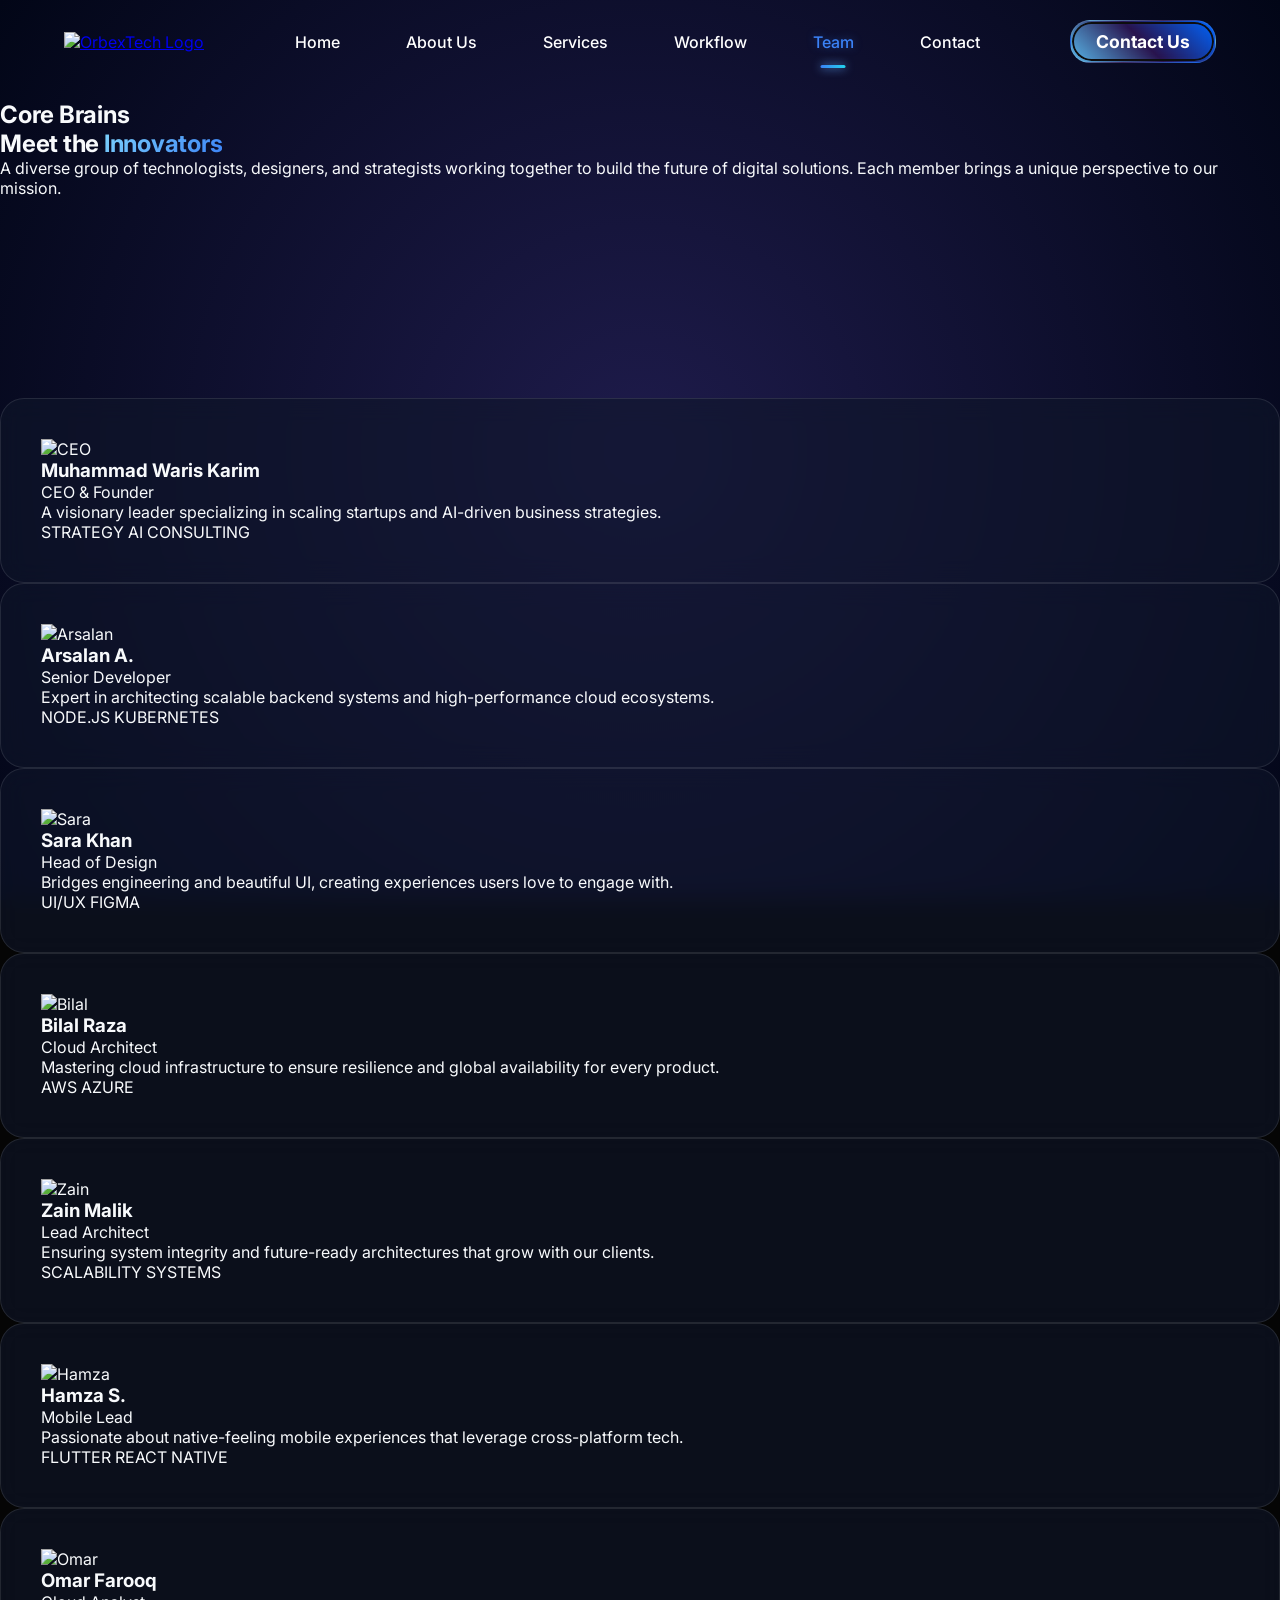
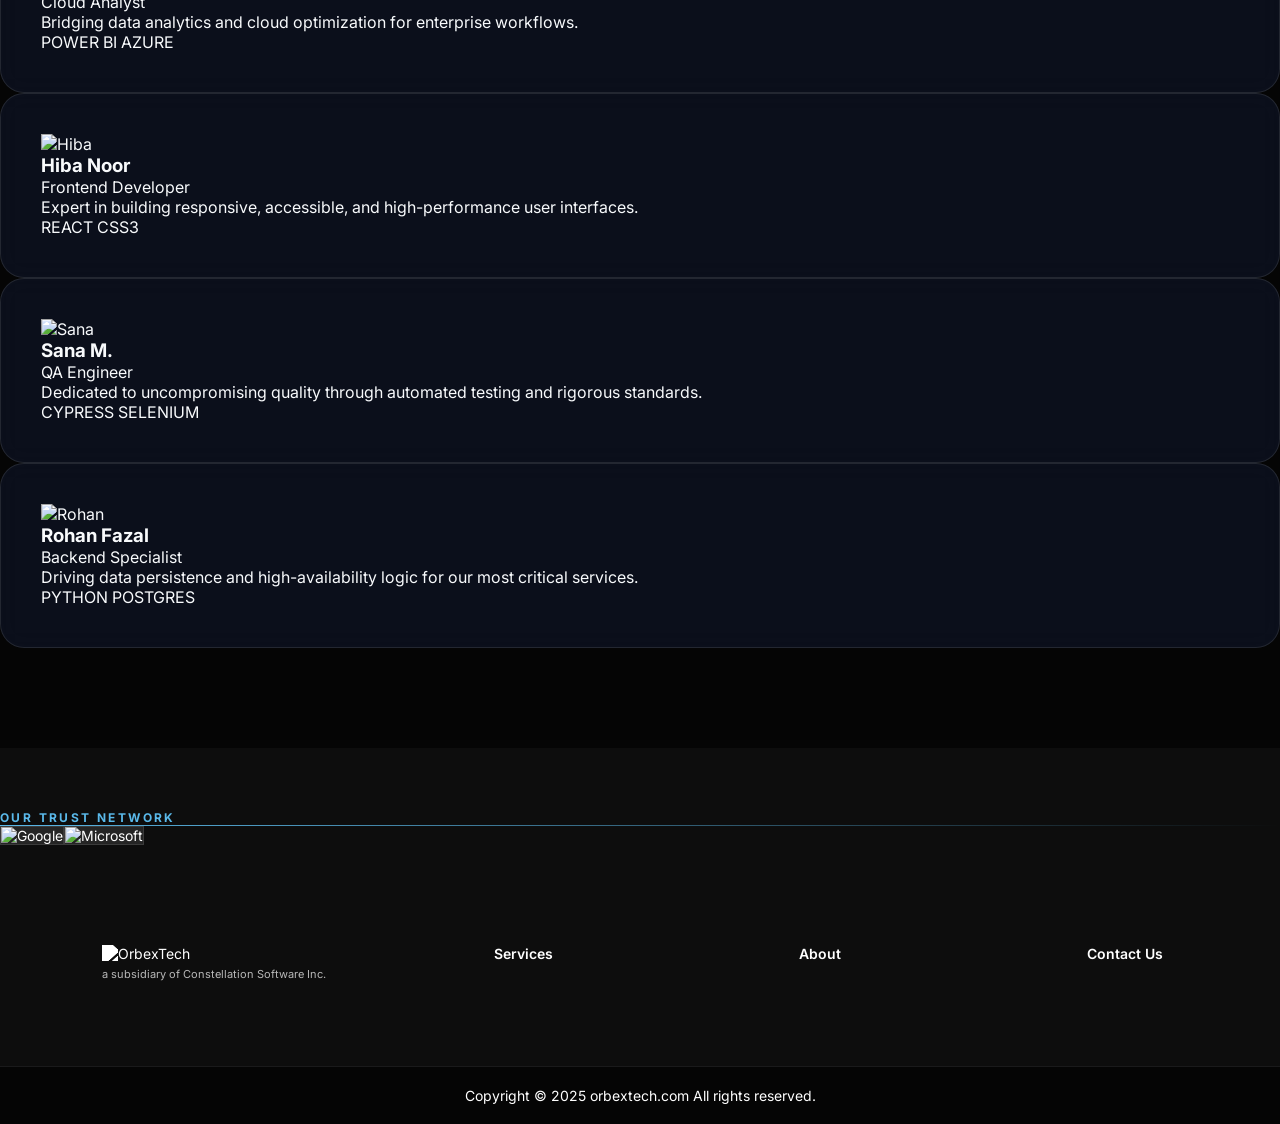
==== team.html @ a2710e5a "extra work remove first we check website than merge" ====
<!DOCTYPE html>
<html lang="en">
<head>
    <meta charset="UTF-8">
    <meta name="viewport" content="width=device-width, initial-scale=1.0">
    <title>Our Team | OrbexTech</title>
    <link rel="stylesheet" href="assets/css/style.css">
    <link rel="stylesheet" href="https://cdnjs.cloudflare.com/ajax/libs/font-awesome/6.4.2/css/all.min.css">
    <link href="https://fonts.googleapis.com/css2?family=Fira+Code:wght@400;600;700&family=Inter:wght@300;400;700;900&display=swap" rel="stylesheet">
    <script src="https://cdn.tailwindcss.com"></script>
    <script src="https://cdnjs.cloudflare.com/ajax/libs/gsap/3.12.2/gsap.min.js"></script>
    <script src="https://cdnjs.cloudflare.com/ajax/libs/gsap/3.12.2/ScrollTrigger.min.js"></script>
</head>
<body class="bg-[#020617] text-white font-['Inter']">

    <header class="main-header scrolled" id="header">
        <div class="header-container">
            <nav id="navbar">
                <div class="nav-logo" id="navLogo">
                    <a href="index.html#home"><img src="assets/images/logo1.png" alt="OrbexTech Logo"></a>
                </div>
                <div class="nav-links" id="navLinks">
                    <a href="index.html#home">Home</a>
                    <a href="index.html#Aboutus">About Us</a>
                    <a href="index.html#Services">Services</a>
                    <a href="index.html#Process">Workflow</a>
                    <a href="team.html" class="active">Team</a>
                    <a href="index.html#contact">Contact</a>
                </div>
                <button class="btn nav-contact-btn" onclick="window.location.href='index.html#contact'"><span>Contact Us</span></button>
                <button class="nav-hamburger" id="navHamburger" aria-label="Toggle menu">
                    <span></span><span></span><span></span>
                </button>
            </nav>
        </div>
    </header>

    <main class="pt-40 pb-24">
        <section class="max-w-7xl mx-auto px-6 text-center mb-20 animate-fadeIn">
            <h2 class="text-[#7DD3FC] font-mono tracking-[0.3em] uppercase text-xs mb-3">Core Brains</h2>
            <h1 class="text-5xl lg:text-7xl font-black text-white tracking-tighter mb-6">Meet the <span class="text-gradient">Innovators</span></h1>
            <p class="text-gray-400 max-w-2xl mx-auto text-lg leading-relaxed">A diverse group of technologists, designers, and strategists working together to build the future of digital solutions. Each member brings a unique perspective to our mission.</p>
        </section>

        <section class="max-w-7xl mx-auto px-6">
            <div class="grid grid-cols-1 md:grid-cols-2 lg:grid-cols-3 gap-12">
                
                <!-- 1: CEO -->
                <div class="reveal-card group p-10 rounded-[2.5rem] bg-white/5 border border-white/10 hover:border-[#3B82F6]/50 transition-all duration-500 hover:-translate-y-2">
                    <div class="relative w-48 h-48 mx-auto mb-8 rounded-full overflow-hidden border-4 border-white/10 group-hover:border-[#3B82F6]/50 transition-all">
                        <img src="https://images.unsplash.com/photo-1519085360753-af0119f7cbe7?w=400" alt="CEO" class="w-full h-full object-cover grayscale group-hover:grayscale-0 transition-transform duration-700 group-hover:scale-110">
                    </div>
                    <div class="text-center">
                        <h3 class="text-2xl font-bold text-white mb-1">Muhammad Waris Karim</h3>
                        <p class="text-[#3B82F6] font-mono text-sm mb-6 uppercase tracking-widest">CEO & Founder</p>
                        <p class="text-gray-400 text-sm leading-relaxed mb-6">A visionary leader specializing in scaling startups and AI-driven business strategies.</p>
                        <div class="flex flex-wrap justify-center gap-2">
                            <span class="px-3 py-1 bg-white/5 rounded-full text-[10px] font-mono text-gray-300">STRATEGY</span>
                            <span class="px-3 py-1 bg-white/5 rounded-full text-[10px] font-mono text-gray-300">AI CONSULTING</span>
                        </div>
                    </div>
                </div>

                <!-- 2: Senior Dev -->
                <div class="reveal-card group p-10 rounded-[2.5rem] bg-white/5 border border-white/10 hover:border-[#7DD3FC]/50 transition-all duration-500 hover:-translate-y-2">
                    <div class="relative w-48 h-48 mx-auto mb-8 rounded-full overflow-hidden border-4 border-white/10 group-hover:border-[#7DD3FC]/50 transition-all">
                        <img src="https://images.unsplash.com/photo-1507003211169-0a1dd7228f2d?w=400" alt="Arsalan" class="w-full h-full object-cover grayscale group-hover:grayscale-0 transition-all">
                    </div>
                    <div class="text-center">
                        <h3 class="text-2xl font-bold text-white mb-1">Arsalan A.</h3>
                        <p class="text-[#7DD3FC] font-mono text-sm mb-6 uppercase tracking-widest">Senior Developer</p>
                        <p class="text-gray-400 text-sm leading-relaxed mb-6">Expert in architecting scalable backend systems and high-performance cloud ecosystems.</p>
                        <div class="flex flex-wrap justify-center gap-2">
                            <span class="px-3 py-1 bg-white/5 rounded-full text-[10px] font-mono text-gray-300">NODE.JS</span>
                            <span class="px-3 py-1 bg-white/5 rounded-full text-[10px] font-mono text-gray-300">KUBERNETES</span>
                        </div>
                    </div>
                </div>

                <!-- 3: Design -->
                <div class="reveal-card group p-10 rounded-[2.5rem] bg-white/5 border border-white/10 hover:border-[#3B82F6]/50 transition-all duration-500 hover:-translate-y-2">
                    <div class="relative w-48 h-48 mx-auto mb-8 rounded-full overflow-hidden border-4 border-white/10 group-hover:border-[#3B82F6]/50 transition-all">
                        <img src="https://images.unsplash.com/photo-1494790108377-be9c29b29330?w=400" alt="Sara" class="w-full h-full object-cover grayscale group-hover:grayscale-0 transition-all">
                    </div>
                    <div class="text-center">
                        <h3 class="text-2xl font-bold text-white mb-1">Sara Khan</h3>
                        <p class="text-[#3B82F6] font-mono text-sm mb-6 uppercase tracking-widest">Head of Design</p>
                        <p class="text-gray-400 text-sm leading-relaxed mb-6">Bridges engineering and beautiful UI, creating experiences users love to engage with.</p>
                        <div class="flex flex-wrap justify-center gap-2">
                            <span class="px-3 py-1 bg-white/5 rounded-full text-[10px] font-mono text-gray-300">UI/UX</span>
                            <span class="px-3 py-1 bg-white/5 rounded-full text-[10px] font-mono text-gray-300">FIGMA</span>
                        </div>
                    </div>
                </div>

                <!-- 4: Cloud -->
                <div class="reveal-card group p-10 rounded-[2.5rem] bg-white/5 border border-white/10 hover:border-[#7DD3FC]/50 transition-all duration-500 hover:-translate-y-2">
                    <div class="relative w-48 h-48 mx-auto mb-8 rounded-full overflow-hidden border-4 border-white/10 group-hover:border-[#7DD3FC]/50 transition-all">
                        <img src="https://images.unsplash.com/photo-1506794778202-cad84cf45f1d?w=400" alt="Bilal" class="w-full h-full object-cover grayscale group-hover:grayscale-0 transition-all">
                    </div>
                    <div class="text-center">
                        <h3 class="text-2xl font-bold text-white mb-1">Bilal Raza</h3>
                        <p class="text-[#7DD3FC] font-mono text-sm mb-6 uppercase tracking-widest">Cloud Architect</p>
                        <p class="text-gray-400 text-sm leading-relaxed mb-6">Mastering cloud infrastructure to ensure resilience and global availability for every product.</p>
                        <div class="flex flex-wrap justify-center gap-2">
                            <span class="px-3 py-1 bg-white/5 rounded-full text-[10px] font-mono text-gray-300">AWS</span>
                            <span class="px-3 py-1 bg-white/5 rounded-full text-[10px] font-mono text-gray-300">AZURE</span>
                        </div>
                    </div>
                </div>

                <!-- 5: Architect -->
                <div class="reveal-card group p-10 rounded-[2.5rem] bg-white/5 border border-white/10 hover:border-[#3B82F6]/50 transition-all duration-500 hover:-translate-y-2">
                    <div class="relative w-48 h-48 mx-auto mb-8 rounded-full overflow-hidden border-4 border-white/10 group-hover:border-[#3B82F6]/50 transition-all">
                        <img src="https://images.unsplash.com/photo-1472099645785-5658abf4ff4e?w=400" alt="Zain" class="w-full h-full object-cover grayscale group-hover:grayscale-0 transition-all">
                    </div>
                    <div class="text-center">
                        <h3 class="text-2xl font-bold text-white mb-1">Zain Malik</h3>
                        <p class="text-[#3B82F6] font-mono text-sm mb-6 uppercase tracking-widest">Lead Architect</p>
                        <p class="text-gray-400 text-sm leading-relaxed mb-6">Ensuring system integrity and future-ready architectures that grow with our clients.</p>
                        <div class="flex flex-wrap justify-center gap-2">
                            <span class="px-3 py-1 bg-white/5 rounded-full text-[10px] font-mono text-gray-300">SCALABILITY</span>
                            <span class="px-3 py-1 bg-white/5 rounded-full text-[10px] font-mono text-gray-300">SYSTEMS</span>
                        </div>
                    </div>
                </div>

                <!-- 6: Mobile -->
                <div class="reveal-card group p-10 rounded-[2.5rem] bg-white/5 border border-white/10 hover:border-[#7DD3FC]/50 transition-all duration-500 hover:-translate-y-2">
                    <div class="relative w-48 h-48 mx-auto mb-8 rounded-full overflow-hidden border-4 border-white/10 group-hover:border-[#7DD3FC]/50 transition-all">
                        <img src="https://images.unsplash.com/photo-1544005313-94ddf0286df2?w=400" alt="Hamza" class="w-full h-full object-cover grayscale group-hover:grayscale-0 transition-all">
                    </div>
                    <div class="text-center">
                        <h3 class="text-2xl font-bold text-white mb-1">Hamza S.</h3>
                        <p class="text-[#7DD3FC] font-mono text-sm mb-6 uppercase tracking-widest">Mobile Lead</p>
                        <p class="text-gray-400 text-sm leading-relaxed mb-6">Passionate about native-feeling mobile experiences that leverage cross-platform tech.</p>
                        <div class="flex flex-wrap justify-center gap-2">
                            <span class="px-3 py-1 bg-white/5 rounded-full text-[10px] font-mono text-gray-300">FLUTTER</span>
                            <span class="px-3 py-1 bg-white/5 rounded-full text-[10px] font-mono text-gray-300">REACT NATIVE</span>
                        </div>
                    </div>
                </div>

                <!-- 7: Analyst -->
                <div class="reveal-card group p-10 rounded-[2.5rem] bg-white/5 border border-white/10 hover:border-[#3B82F6]/50 transition-all duration-500 hover:-translate-y-2">
                    <div class="relative w-48 h-48 mx-auto mb-8 rounded-full overflow-hidden border-4 border-white/10 group-hover:border-[#3B82F6]/50 transition-all">
                        <img src="https://images.unsplash.com/photo-1500648767791-00dcc994a43e?w=400" alt="Omar" class="w-full h-full object-cover grayscale group-hover:grayscale-0 transition-all">
                    </div>
                    <div class="text-center">
                        <h3 class="text-2xl font-bold text-white mb-1">Omar Farooq</h3>
                        <p class="text-[#3B82F6] font-mono text-sm mb-6 uppercase tracking-widest">Cloud Analyst</p>
                        <p class="text-gray-400 text-sm leading-relaxed mb-6">Bridging data analytics and cloud optimization for enterprise workflows.</p>
                        <div class="flex flex-wrap justify-center gap-2">
                            <span class="px-3 py-1 bg-white/5 rounded-full text-[10px] font-mono text-gray-300">POWER BI</span>
                            <span class="px-3 py-1 bg-white/5 rounded-full text-[10px] font-mono text-gray-300">AZURE</span>
                        </div>
                    </div>
                </div>

                <!-- 8: Frontend -->
                <div class="reveal-card group p-10 rounded-[2.5rem] bg-white/5 border border-white/10 hover:border-[#7DD3FC]/50 transition-all duration-500 hover:-translate-y-2">
                    <div class="relative w-48 h-48 mx-auto mb-8 rounded-full overflow-hidden border-4 border-white/10 group-hover:border-[#7DD3FC]/50 transition-all">
                        <img src="https://images.unsplash.com/photo-1573497019940-1c28c88b4f3e?w=400" alt="Hiba" class="w-full h-full object-cover grayscale group-hover:grayscale-0 transition-all">
                    </div>
                    <div class="text-center">
                        <h3 class="text-2xl font-bold text-white mb-1">Hiba Noor</h3>
                        <p class="text-[#7DD3FC] font-mono text-sm mb-6 uppercase tracking-widest">Frontend Developer</p>
                        <p class="text-gray-400 text-sm leading-relaxed mb-6">Expert in building responsive, accessible, and high-performance user interfaces.</p>
                        <div class="flex flex-wrap justify-center gap-2">
                            <span class="px-3 py-1 bg-white/5 rounded-full text-[10px] font-mono text-gray-300">REACT</span>
                            <span class="px-3 py-1 bg-white/5 rounded-full text-[10px] font-mono text-gray-300">CSS3</span>
                        </div>
                    </div>
                </div>

                <!-- 9: QA -->
                <div class="reveal-card group p-10 rounded-[2.5rem] bg-white/5 border border-white/10 hover:border-[#3B82F6]/50 transition-all duration-500 hover:-translate-y-2">
                    <div class="relative w-48 h-48 mx-auto mb-8 rounded-full overflow-hidden border-4 border-white/10 group-hover:border-[#3B82F6]/50 transition-all">
                        <img src="https://images.unsplash.com/photo-1534528741775-53994a69daeb?w=400" alt="Sana" class="w-full h-full object-cover grayscale group-hover:grayscale-0 transition-all">
                    </div>
                    <div class="text-center">
                        <h3 class="text-2xl font-bold text-white mb-1">Sana M.</h3>
                        <p class="text-[#3B82F6] font-mono text-sm mb-6 uppercase tracking-widest">QA Engineer</p>
                        <p class="text-gray-400 text-sm leading-relaxed mb-6">Dedicated to uncompromising quality through automated testing and rigorous standards.</p>
                        <div class="flex flex-wrap justify-center gap-2">
                            <span class="px-3 py-1 bg-white/5 rounded-full text-[10px] font-mono text-gray-300">CYPRESS</span>
                            <span class="px-3 py-1 bg-white/5 rounded-full text-[10px] font-mono text-gray-300">SELENIUM</span>
                        </div>
                    </div>
                </div>

                <!-- 10: Backend -->
                <div class="reveal-card group p-10 rounded-[2.5rem] bg-white/5 border border-white/10 hover:border-[#7DD3FC]/50 transition-all duration-500 hover:-translate-y-2">
                    <div class="relative w-48 h-48 mx-auto mb-8 rounded-full overflow-hidden border-4 border-white/10 group-hover:border-[#7DD3FC]/50 transition-all">
                        <img src="https://images.unsplash.com/photo-1628157588553-5eeea00af15c?w=400" alt="Rohan" class="w-full h-full object-cover grayscale group-hover:grayscale-0 transition-all">
                    </div>
                    <div class="text-center">
                        <h3 class="text-2xl font-bold text-white mb-1">Rohan Fazal</h3>
                        <p class="text-[#7DD3FC] font-mono text-sm mb-6 uppercase tracking-widest">Backend Specialist</p>
                        <p class="text-gray-400 text-sm leading-relaxed mb-6">Driving data persistence and high-availability logic for our most critical services.</p>
                        <div class="flex flex-wrap justify-center gap-2">
                            <span class="px-3 py-1 bg-white/5 rounded-full text-[10px] font-mono text-gray-300">PYTHON</span>
                            <span class="px-3 py-1 bg-white/5 rounded-full text-[10px] font-mono text-gray-300">POSTGRES</span>
                        </div>
                    </div>
                </div>

            </div>
        </section>
    </main>

    <footer class="site-footer">
        <section class="clients-colored-section">
            <div class="max-w-7xl mx-auto px-6 mb-12">
                <div class="flex items-center gap-4">
                    <span class="clients-colored-label">Our Trust Network</span>
                    <div class="clients-colored-line"></div>
                </div>
            </div>
            <div class="relative flex overflow-hidden group">
                <div class="animate-marquee flex items-center gap-8 py-4">
                    <!-- Clients Logos -->
                    <div class="logo-glass px-10 py-6 rounded-2xl flex items-center justify-center min-w-[200px]">
                        <img src="https://upload.wikimedia.org/wikipedia/commons/2/2f/Google_2015_logo.svg" alt="Google" class="h-8 brightness-0 invert opacity-40">
                    </div>
                    <div class="logo-glass px-10 py-6 rounded-2xl flex items-center justify-center min-w-[200px]">
                        <img src="https://upload.wikimedia.org/wikipedia/commons/4/44/Microsoft_logo.svg" alt="Microsoft" class="h-8 brightness-0 invert opacity-40">
                    </div>
                </div>
            </div>
        </section>
        <div class="footer-main">
            <div class="footer-container">
                <div class="footer-brand">
                    <img src="assets/images/logo1.png" alt="OrbexTech" class="footer-logo">
                    <p class="subsidiary">a subsidiary of Constellation Software Inc.</p>
                </div>
                <div class="footer-info">
                    <nav class="footer-nav">
                        <a href="index.html#Services">Services</a>
                        <a href="index.html#Aboutus">About</a>
                        <a href="index.html#contact">Contact Us</a>
                    </nav>
                </div>
            </div>
        </div>
        <div class="footer-bottom">
            <p>Copyright &copy; 2025 orbextech.com All rights reserved.</p>
        </div>
    </footer>
    <script src="assets/js/main.js"></script>
</body>
</html>
---- assets/css/style.css ----
:root {
    /* --- Premium Electric Palette --- */
    --primary-blue: #3B82F6;
    --primary-glow: #60A5FA;
    --secondary-violet: #8B5CF6;
    --accent-cyan: #22D3EE;
    --accent-sky: #7DD3FC;

    /* --- Deep Galactic Backgrounds --- */
    --bg-base: #020617;
    /* Deep Navy, better than black */
    --bg-card: rgba(15, 23, 42, 0.6);
    --bg-gradient: radial-gradient(circle at center, #1e1b4b 0%, #020617 100%);

    /* --- Glassmorphism & Borders --- */
    --glass-bg: rgba(255, 255, 255, 0.03);
    --glass-border: rgba(255, 255, 255, 0.1);
    --hover-border: rgba(59, 130, 246, 0.4);

    --white: #ffffff;
    --text-white: #F8FAFC;
    --text-muted: #94A3B8;
    --font-heading: 'Inter', sans-serif;
    --font-mono: 'Fira Code', monospace;

    /* --- Shadows & Glows --- */
    --glow-sm: 0 0 15px rgba(59, 130, 246, 0.3);
    --glow-md: 0 0 30px rgba(59, 130, 246, 0.5);

    /* --- Shiny Button Tokens --- */
    --gradient-angle: 0deg;
    --gradient-angle-offset: 0deg;
    --gradient-percent: 5%;
    --gradient-shine: white;
}

@property --gradient-angle {
    syntax: "<angle>";
    initial-value: 0deg;
    inherits: false;
}

@property --gradient-angle-offset {
    syntax: "<angle>";
    initial-value: 0deg;
    inherits: false;
}

@property --gradient-percent {
    syntax: "<percentage>";
    initial-value: 5%;
    inherits: false;
}

@property --gradient-shine {
    syntax: "<color>";
    initial-value: white;
    inherits: false;
}

body {
    background: var(--bg-base);
    background-image: var(--bg-gradient);
    background-attachment: fixed;
    color: var(--text-white);
    font-family: var(--font-heading);
    margin: 0;
    overflow-x: hidden;
}

/* =============================================
   HERO SECTION
   ============================================= */
.hero {
    position: relative;
    height: 100vh;
    display: flex;
    align-items: center;
    justify-content: center;
    text-align: center;
    overflow: hidden;
}

.hero-video {
    position: absolute;
    top: 50%;
    left: 50%;
    min-width: 100%;
    min-height: 100%;
    width: auto;
    height: auto;
    z-index: -2;
    transform: translate(-50%, -50%);
    object-fit: cover;
    filter: brightness(0.6) saturate(1.1);
}

/* --- Floating Ambient Glow --- */
.ambient-glow {
    position: fixed;
    width: 600px;
    height: 600px;
    background: radial-gradient(circle, rgba(59, 130, 246, 0.15), transparent 70%);
    filter: blur(80px);
    z-index: -5;
    pointer-events: none;
    animation: drift 25s infinite alternate ease-in-out;
}

.ambient-glow-2 {
    background: radial-gradient(circle, rgba(125, 211, 252, 0.1), transparent 70%);
    animation: drift 35s infinite alternate-reverse ease-in-out;
    right: 0;
    bottom: 0;
}

@keyframes drift {
    0% {
        transform: translate(-20%, -20%) scale(1);
    }

    100% {
        transform: translate(20%, 20%) scale(1.2);
    }
}

/* --- Smooth Reveal Animations --- */
@keyframes fadeSlideUp {
    from {
        opacity: 0;
        transform: translateY(30px);
    }

    to {
        opacity: 1;
        transform: translateY(0);
    }
}

.reveal-on-scroll {
    opacity: 0;
    transition: all 0.8s cubic-bezier(0.165, 0.84, 0.44, 1);
}

.reveal-on-scroll.active {
    animation: fadeSlideUp 0.8s forwards;
}

.hero-overlay {
    position: absolute;
    top: 0;
    left: 0;
    width: 100%;
    height: 100%;
    background: linear-gradient(to bottom,
            rgba(2, 6, 23, 0.7) 0%,
            rgba(2, 6, 23, 0.3) 50%,
            rgba(2, 6, 23, 0.8) 100%);
    z-index: 2;
}

.hero-content {
    z-index: 10;
    max-width: 900px;
    padding: 0 2rem;
}

/* --- Premium Shiny Buttons --- */
.btn {
    --shiny-cta-bg: #000000;
    --shiny-cta-fg: #ffffff;
    --shiny-cta-highlight: var(--primary-blue);
    --animation: gradient-angle linear infinite;
    --duration: 3s;
    --transition: 800ms cubic-bezier(0.25, 1, 0.5, 1);

    isolation: isolate;
    position: relative;
    overflow: hidden;
    cursor: pointer;
    padding: 1rem 2.5rem;
    font-size: 1.1rem;
    font-weight: 700;
    border-radius: 50px;
    color: var(--shiny-cta-fg);
    background: var(--shiny-cta-bg);
    border: 1px solid rgba(255, 255, 255, 0.1);
    box-shadow: inset 0 0 10px rgba(59, 130, 246, 0.1);
    transition: var(--transition);
    display: inline-flex;
    align-items: center;
    justify-content: center;
    z-index: 10;
}

/* Animated Border via Moving Line Gradient */
.btn::before {
    content: "";
    position: absolute;
    inset: -2px;
    /* Pull outside */
    padding: 2px;
    border-radius: inherit;
    background: conic-gradient(from var(--gradient-angle),
            transparent,
            var(--shiny-cta-highlight) 10%,
            var(--gradient-shine) 20%,
            var(--shiny-cta-highlight) 30%,
            transparent 40%);
    -webkit-mask: linear-gradient(#fff 0 0) content-box, linear-gradient(#fff 0 0);
    mask: linear-gradient(#fff 0 0) content-box, linear-gradient(#fff 0 0);
    -webkit-mask-composite: xor;
    mask-composite: exclude;
    animation: var(--animation) var(--duration);
    animation-play-state: paused;
}

.btn span {
    z-index: 1;
    position: relative;
    pointer-events: none;
}

.btn:hover {
    transform: scale(1.05);
    box-shadow: var(--glow-md);
}

.btn:hover::before {
    animation-play-state: running;
}

@keyframes gradient-angle {
    to {
        --gradient-angle: 360deg;
    }
}

@keyframes shimmer {
    to {
        rotate: 360deg;
    }
}

@keyframes breathe {

    from,
    to {
        scale: 1;
    }

    50% {
        scale: 1.1;
    }
}

/* --- Section Padding --- */
section {
    padding: 100px 0;
}

/* --- About & Cards Styling --- */
.reveal-card,
.service-card {
    background: var(--bg-card);
    backdrop-filter: blur(12px);
    border: 1px solid var(--glass-border);
    transition: all 0.5s ease;
    padding: 2.5rem;
    border-radius: 1.5rem;
}

.reveal-card:hover,
.service-card:hover {
    border-color: var(--primary-glow);
    box-shadow: 0 0 40px rgba(59, 130, 246, 0.2);
    transform: translateY(-10px);
}

/* --- Workflow (Process) Section --- */
#Process {
    position: relative;
    background: transparent;
}

#Process::before {
    content: '';
    position: absolute;
    inset: 0;
    background: radial-gradient(circle at center, transparent 0%, var(--bg-base) 100%);
    opacity: 0.6;
    z-index: 1;
    /* Retain z-index from original malformed rule */
}

/* --- Section Headings --- */
h1,
h2 {
    letter-spacing: -0.01em;
}

.text-gradient {
    background: linear-gradient(135deg, var(--accent-sky), var(--primary-blue));
    -webkit-background-clip: text;
    background-clip: text;
    -webkit-text-fill-color: transparent;
}

#Process>div {
    position: relative;
    z-index: 10;
}

/* =============================================
   RESET & BASE STYLES
   ============================================= */
* {
    margin: 0;
    padding: 0;
    box-sizing: border-box;
    font-family: var(--font-heading);
}

/* Header Styles */
.main-header {
    position: fixed;
    top: 0;
    left: 0;
    right: 0;
    margin: 0 auto;
    width: 100%;
    z-index: 1000;
    transition: all 0.6s cubic-bezier(0.16, 1, 0.3, 1);
    background: transparent;
    padding: 20px 0;
}


.main-header.scrolled {
    background: rgba(2, 6, 23, 0.85);
    backdrop-filter: blur(20px) saturate(180%);
    padding: 12px 0;
    margin-top: 15px;
    width: 90%;
    max-width: 1200px;
    border-radius: 100px;
    border: 1px solid rgba(255, 255, 255, 0.1);
    box-shadow: 0 20px 40px rgba(0, 0, 0, 0.4), inset 0 1px 1px rgba(255, 255, 255, 0.05);
}


.header-container {
    max-width: 1400px;
    margin: 0 auto;
    padding: 0 40px;
}

nav {
    display: flex;
    justify-content: space-between;
    align-items: center;
}

.nav-logo img {
    height: 45px;
    transition: transform 0.3s ease;
}

.nav-logo img:hover {
    transform: scale(1.05);
}

.nav-links {
    display: flex;
    gap: 35px;
}

.nav-links a {
    padding: 8px 18px;
    border-radius: 50px;
    text-decoration: none;
    color: var(--text-muted);
    font-weight: 500;
    font-size: 0.95rem;
    transition: all 0.3s ease;
    position: relative;
}

.nav-links a:hover,
.nav-links a.active {
    color: var(--primary-blue);
    text-shadow: 0 0 10px rgba(59, 130, 246, 0.4);
}

.nav-links a::after {
    content: '';
    position: absolute;
    bottom: -8px;
    left: 50%;
    transform: translateX(-50%);
    width: 0;
    height: 3px;
    background: linear-gradient(90deg, var(--primary-blue), var(--accent-cyan));
    border-radius: 5px;
    transition: width 0.4s cubic-bezier(0.175, 0.885, 0.32, 1.275);
    box-shadow: 0 0 10px var(--primary-glow);
}

.nav-links a:hover::after,
.nav-links a.active::after {
    width: 25px;
}

.nav-logo {
    opacity: 0;
    transform: translateX(-20px);
    transition: all 0.4s ease;
    flex: 0 0 auto;
    max-width: 150px;
}

.main-header.scrolled .nav-logo {
    opacity: 1;
    transform: translateX(0);
}

.nav-links {
    display: flex;
    gap: 30px;
    flex-grow: 1;
    justify-content: center;
}

.nav-links a {
    padding: 8px 18px;
    border-radius: 50px;
    font-size: 16px;
    font-weight: 500;
    color: var(--white);
    text-decoration: none;
}

.btn-contact {
    background: var(--primary-purple);
    color: var(--white);
    border: none;
    padding: 10px 25px;
    border-radius: 20px;
    cursor: pointer;
    flex: 0 0 auto;
}

.sparkle {
    fill: var(--text-lighter);
    transition: all 800ms ease;
}

/* Fix hero section z-index */
.hero {
    position: relative;
    height: 100vh;
    width: 100%;
    overflow: hidden;
    display: flex;
    flex-direction: column;
    justify-content: center;
    align-items: center;
    z-index: 1;
    /* Add this */
}

.hero-video {
    position: absolute;
    top: 50%;
    left: 50%;
    min-width: 100%;
    min-height: 100%;
    width: auto;
    height: auto;
    transform: translate(-50%, -50%);
    object-fit: cover;
    z-index: 1;
    /* Video above background but below overlay */
}


.hero-content {
    position: relative;
    z-index: 3;
    /* Content above everything */
    text-align: center;
    color: var(--white);
    max-width: 1200px;
    padding: 0 20px;
}

/* Fix 3D background container */
#tech-canvas-container {
    position: fixed !important;
    top: 0 !important;
    left: 0 !important;
    width: 100% !important;
    height: 100% !important;
    z-index: 0 !important;
    /* Behind everything */
    pointer-events: none !important;
    background: #050505;
}

.logo-text {
    font-size: 80px;
    font-weight: 700;
    letter-spacing: -2px;
}

.logo-text span {
    color: var(--accent-gold);
}

#heroLogo img {
    width: 100%;
    max-width: 600px;
    height: auto;
    transition: all 0.5s ease;
}

/* --- Team Spotlight Carousel --- */
.team-section {
    position: relative;
    padding: 100px 0;
    text-align: center;
    overflow: hidden;
}

.team-carousel-container {
    display: flex;
    align-items: center;
    justify-content: center;
    gap: 30px;
    padding: 60px 0;
    max-width: 1400px;
    margin: 0 auto;
    position: relative;
    min-height: 550px;
    /* Lock height to prevent page shaking */
}


.team-card {
    background: rgba(15, 23, 42, 0.4);
    backdrop-filter: blur(12px);
    border: 1px solid var(--glass-border);
    border-radius: 20px;
    padding: 20px;
    width: 200px;
    /* Original width for non-spotlight cards */
    display: flex;
    flex-direction: column;
    align-items: center;
    justify-content: center;
    transition: all 0.5s cubic-bezier(0.4, 0, 0.2, 1);
    opacity: 0.6;
    transform: scale(0.85);
    /* Original smaller scale for side cards */
    cursor: pointer;
    will-change: transform, opacity, width;
}

.team-card.spotlight {
    width: 280px;
    /* Original larger width for the spotlight person */
    opacity: 1;
    transform: scale(1.1);
    /* Original spotlight scale */
    border: 2px solid var(--primary-blue);
    box-shadow: 0 0 40px rgba(59, 130, 246, 0.2);
    z-index: 10;
}



.team-avatar-wrap {
    width: 80px;
    height: 80px;
    border-radius: 50%;
    margin: 0 auto 15px;
    overflow: hidden;
    border: 2px solid var(--glass-border);
    transition: all 0.3s ease;
}

.team-card.spotlight .team-avatar-wrap {
    width: 140px;
    height: 140px;
    border-color: var(--primary-blue);
}

.team-card h4 {
    color: white;
    font-size: 1.1rem;
    font-weight: 700;
    margin-bottom: 5px;
}

.team-card p {
    color: var(--text-muted);
    font-size: 0.85rem;
}

.team-card.spotlight h4 {
    font-size: 1.5rem;
}

.team-card.spotlight p {
    font-size: 1rem;
}

.team-nav-btn {
    position: absolute;
    top: 50%;
    transform: translateY(-50%);
    width: 60px;
    height: 60px;
    background: rgba(255, 255, 255, 0.05);
    backdrop-filter: blur(10px);
    border-radius: 50%;
    border: 1px solid var(--glass-border);
    color: white;
    display: flex;
    align-items: center;
    justify-content: center;
    cursor: pointer;
    transition: all 0.3s cubic-bezier(0.4, 0, 0.2, 1);
    z-index: 50;
}

#teamPrev {
    left: 5%;
}

#teamNext {
    right: 5%;
}

.team-nav-btn:hover {
    background: var(--primary-blue);
    border-color: var(--primary-glow);
    box-shadow: var(--glow-md);
    transform: translateY(-50%) scale(1.1);
}

.team-view-btn {
    margin-top: 40px;
    padding: 12px 35px;
    border: 2px solid;
    border-image: linear-gradient(135deg, var(--primary-blue), var(--secondary-violet)) 1;
    background: transparent;
    color: white;
    font-weight: 700;
    border-radius: 50px;
    /* Note: border-image disables border-radius usually, will use clip-path or pseudo-element if needed */
    cursor: pointer;
    transition: all 0.3s;
}


/* --- Contact Section Layout --- */
.contact-us-section {
    background: var(--bg-base);
    padding: 120px 0;
    position: relative;
    z-index: 10;
}

.contact-main-container {
    max-width: 1200px;
    margin: 0 auto;
    padding: 0 2rem;
}

.contact-header-top {
    text-align: center;
    margin-bottom: 60px;
}

.upgrade-title {
    font-size: 3.5rem;
    font-weight: 900;
    letter-spacing: -2px;
    margin-bottom: 15px;
    background: linear-gradient(135deg, #fff 0%, var(--primary-glow) 100%);
    -webkit-background-clip: text;
    background-clip: text;
    -webkit-text-fill-color: transparent;
}

.upgrade-underline {
    width: 80px;
    height: 4px;
    background: var(--primary-blue);
    margin: 0 auto;
    border-radius: 2px;
    box-shadow: var(--glow-sm);
}

.contact-split-wrapper {
    display: grid;
    grid-template-columns: 1.2fr 0.8fr;
    gap: 0;
    background: var(--bg-card);
    backdrop-filter: blur(20px);
    border: 1px solid var(--glass-border);
    border-radius: 40px;
    overflow: hidden;
    box-shadow: 0 25px 50px -12px rgba(0, 0, 0, 0.5);
}

.contact-form-side {
    padding: 60px;
    background: rgba(15, 23, 42, 0.95);
    position: relative;
}

.contact-form-side h3 {
    font-size: 1.8rem;
    font-weight: 700;
    margin-bottom: 40px;
    color: var(--text-white);
}

.contact-info-side {
    padding: 60px;
    background: #020617;
    position: relative;
    color: white;
    display: flex;
    flex-direction: column;
    justify-content: center;
    border-left: 1px solid var(--glass-border);
}

.contact-info-side::before {
    content: '';
    position: absolute;
    inset: 0;
    background: radial-gradient(circle at top right, rgba(59, 130, 246, 0.15), transparent 70%);
}


.info-content h2 {
    font-size: 2.5rem;
    font-weight: 800;
    margin-bottom: 10px;
}

.contact-accent-line {
    width: 40px;
    height: 3px;
    background: rgba(255, 255, 255, 0.3);
    margin-bottom: 25px;
}


/* Avatar Styling */
.avatar {
    position: absolute;
    width: 80px;
    height: 80px;
    border-radius: 50%;
    border: 3px solid var(--white-transparent-light);
    object-fit: cover;
    box-shadow: 0 10px 20px var(--shadow-dark);
}

/* Position classes remain the same */
.pos-1 {
    top: 10%;
    left: 10%;
    width: 60px;
    height: 60px;
}

.pos-2 {
    top: 5%;
    left: 30%;
    width: 90px;
    height: 90px;
}

.pos-3 {
    top: 15%;
    right: 20%;
    width: 85px;
    height: 85px;
}

.pos-4 {
    bottom: 10%;
    left: 15%;
    width: 100px;
    height: 100px;
}

.pos-5 {
    bottom: 5%;
    right: 15%;
    width: 95px;
    height: 95px;
}

.tagline {
    font-style: italic;
    font-size: 20px;
    margin-top: -10px;
    margin-bottom: 30px;
    color: var(--white);
}

.btn-main {
    background: var(--primary-purple);
    color: var(--white);
    border: none;
    padding: 15px 40px;
    border-radius: 30px;
    font-size: 16px;
    cursor: pointer;
    transition: 0.3s;
}

/* Update these in style.css */
.about-section {
    background-color: #050505 !important;
    /* Force the dark background */
    padding: 80px 10%;
}

.card-grid {
    display: grid;
    /* Remove 'grid-template-columns: repeat(2, 1fr);' to allow Tailwind's 4-column layout */
    gap: 30px;
}

.about-card {
    background: #0f0f12 !important;
    /* Ensure the cards aren't transparent */
    opacity: 1 !important;
    /* Force visibility if you keep the class names */
}

.card-grid {
    display: grid;
    grid-template-columns: repeat(2, 1fr);
    gap: 30px;
}

.card {
    background: var(--white);
    padding: 40px;
    border-radius: 15px;
    text-align: left;
    box-shadow: 0 10px 20px var(--shadow-light);
}

.card h3 {
    color: var(--bg-dark);
    margin-bottom: 15px;
}

.card p {
    color: var(--primary-purple);
    line-height: 1.6;
}

.card:hover {
    transform: translateY(-10px);
    border-color: var(--primary-purple);
    box-shadow: 0 20px 40px var(--shadow-purple);
}

.card-icon {
    width: 80px;
    height: 80px;
    background: var(--primary-purple-transparent);
    color: var(--primary-purple);
    border-radius: 50%;
    display: flex;
    align-items: center;
    justify-content: center;
    margin: 0 auto 25px;
    font-size: 32px;
    transition: 0.3s;
}

.card:hover .card-icon {
    background: var(--primary-purple);
    color: var(--white);
    transform: rotateY(360deg);
}

/* Footer Styles */
.site-footer {
    background-color: var(--bg-dark);
    color: var(--white);
    font-size: 14px;
}

.footer-banner {
    background-color: var(--secondary-purple);
    color: var(--white);
    padding: 20px 0;
    text-align: center;
}

.footer-banner h2 {
    font-family: 'Brush Script MT', cursive, sans-serif;
    font-size: 32px;
    font-weight: 400;
}

.footer-main {
    padding: 60px 8%;
}

.footer-container {
    display: flex;
    justify-content: space-between;
    gap: 50px;
}

.footer-brand {
    flex: 1;
}

.footer-logo {
    max-width: 200px;
    margin-bottom: 5px;
    filter: brightness(0) invert(1);
}

.subsidiary {
    font-size: 11px;
    opacity: 0.7;
    margin-bottom: 25px;
}

.social-icons {
    display: flex;
    gap: 12px;
}

.social-icons a {
    width: 35px;
    height: 35px;
    border: 1px solid var(--white);
    border-radius: 50%;
    display: flex;
    align-items: center;
    justify-content: center;
    color: var(--white);
    text-decoration: none;
    font-size: 14px;
    transition: 0.3s;
}

.social-icons a:hover {
    background: var(--white);
    color: var(--bg-dark);
}

.footer-info {
    flex: 2;
}

.footer-nav {
    margin-bottom: 25px;
}

.footer-nav a {
    color: var(--white);
    text-decoration: none;
    margin-right: 15px;
    font-weight: 600;
}

.footer-description {
    line-height: 1.6;
    margin-bottom: 30px;
    opacity: 0.9;
}

.footer-contacts a {
    color: var(--white);
    text-decoration: none;
    font-weight: 700;
}

.divider {
    margin: 0 15px;
    color: var(--primary-purple);
}

.footer-bottom {
    background-color: var(--dark-bg);
    padding: 20px 0;
    text-align: center;
    border-top: 1px solid var(--text-dark);
}



/* Service Cards Animation */
.service-selector-card {
    transition: all 0.4s cubic-bezier(0.175, 0.885, 0.32, 1.275);
}

.service-selector-card:hover {
    background: rgba(255, 255, 255, 0.08);
    transform: translateY(-5px);
}

/* Jab card active ho to border glow kare */
.active-card {
    border-color: #9333ea !important;
    /* Purple */
    background: rgba(147, 51, 234, 0.1) !important;
    box-shadow: 0 0 20px rgba(147, 51, 234, 0.2);
}

.detail-content {
    display: none;
}

.detail-content.active {
    display: block;
    animation: fadeInSlide 0.6s ease-out;
}

@keyframes fadeInSlide {
    from {
        opacity: 0;
        transform: translateY(20px);
    }

    to {
        opacity: 1;
        transform: translateY(0);
    }
}


/* Services Upgrade Section */
.services-upgrade {
    padding: 100px 5%;
    background: linear-gradient(rgba(244, 247, 255, 0.9), rgba(244, 247, 255, 0.9));
    background-size: cover;
    background-position: center;
    background-attachment: fixed;
    text-align: center;
}

/* Custom Interaction Styles */
.service-card {
    background-color: #0D0D0E;
    box-shadow: 0 20px 40px rgba(0, 0, 0, 0.4);
    transition: all 0.5s ease;
}

.service-card:hover {
    box-shadow: 0 30px 60px rgba(99, 80, 145, 0.2);
    /* Soft Purple Glow */
    border-color: rgba(255, 193, 50, 0.4);
    /* Gold Border Fade-in */
}

/* Smooth Image Transition */
.service-card img {
    filter: grayscale(40%) brightness(0.6);
    transition: all 0.7s cubic-bezier(0.4, 0, 0.2, 1);
}

.service-card:hover img {
    filter: grayscale(0%) brightness(0.8);
}

.upgrade-container {
    max-width: 1200px;
    margin: 0 auto;
}

.upgrade-title {
    font-size: 2.2rem;
    color: var(--dark-purple);
    font-weight: 800;
    margin-bottom: 5px;
}

.upgrade-underline {
    width: 60px;
    height: 4px;
    background: var(--accent-gold);
    margin: 0 auto 60px;
}

.upgrade-grid {
    display: grid;
    grid-template-columns: repeat(auto-fit, minmax(280px, 1fr));
    gap: 30px;
}

.upgrade-card {
    background: var(--white);
    padding: 50px 30px;
    border-radius: 15px;
    text-align: left;
    position: relative;
    box-shadow: 0 15px 35px var(--black-transparent-light);
    transition: all 0.4s ease;
    border: 1px solid var(--border-light);
    overflow: hidden;
}

.upgrade-card:hover {
    transform: translateY(-10px);
    box-shadow: 0 25px 50px var(--dark-purple-transparent-medium);
}

.card-corner {
    position: absolute;
    top: 0;
    right: 0;
    width: 80px;
    height: 80px;
    background: var(--dark-purple);
    clip-path: circle(100% at 100% 0%);
}

.card-icon-circle {
    width: 70px;
    height: 70px;
    background: var(--dark-purple);
    color: var(--white);
    border-radius: 50%;
    display: flex;
    align-items: center;
    justify-content: center;
    font-size: 28px;
    margin-bottom: 30px;
}

.upgrade-card h3 {
    font-size: 1.3rem;
    color: var(--dark-purple);
    margin-bottom: 15px;
    line-height: 1.4;
    min-height: 60px;
}

.upgrade-card p {
    color: var(--text-lighter);
    font-size: 0.95rem;
    line-height: 1.7;
    margin-bottom: 25px;
}

.card-link {
    color: var(--accent-gold);
    text-decoration: none;
    font-weight: 700;
    font-size: 1rem;
    display: inline-block;
    transition: 0.3s;
}

.card-link:hover {
    color: var(--dark-purple);
    transform: translateX(5px);
}


#decorationLayer {
    position: absolute;
    width: 100%;
    height: 100%;
    z-index: 1;
}

.float-element {
    position: absolute;
    color: var(--white-transparent);
    font-size: 80px;
    transition: all 0.8s ease;
    animation: floatAnim 4s infinite ease-in-out;
}

.highlight-container {
    position: relative;
    z-index: 2;
    width: 100%;
    max-width: 900px;
}

.highlight-card {
    background: var(--white);
    padding: 60px;
    border-radius: 25px;
    display: flex;
    align-items: center;
    gap: 50px;
    box-shadow: 0 20px 50px var(--shadow-darker);
}

.highlight-icon {
    font-size: 100px;
    color: var(--dark-purple);
    transition: all 0.5s ease;
}

.highlight-info h3 {
    font-size: 2rem;
    margin-bottom: 10px;
    color: var(--bg-dark);
}

.btn-product-details {
    color: var(--accent-gold);
    font-weight: bold;
    text-decoration: none;
}

.highlight-dots {
    margin-top: 30px;
    text-align: center;
}

.dot {
    height: 10px;
    width: 10px;
    background: var(--white-transparent-medium);
    border-radius: 50%;
    display: inline-block;
    margin: 0 5px;
    transition: 0.3s;
}

.dot.active {
    width: 30px;
    background: var(--white);
    border-radius: 10px;
}

/* Contact Section */
.contact-us-section {
    position: relative;
    padding: 100px 5%;
    display: flex;
    flex-direction: column;
    align-items: center;
    overflow: hidden;
    background-color: #000;
    /* Fallback color */
}

.contact-us-section::before {
    content: "";
    position: absolute;
    top: 0;
    left: 0;
    width: 100%;
    height: 100%;
    background: transparent;
    z-index: 0;
    pointer-events: none;
}

/* Ensure content appears above the background */
.contact-us-section>* {
    position: relative;
    z-index: 1;
}

.contact-header-top {
    text-align: center;
    margin-bottom: 40px;
}

.contact-us-section::before {
    content: "";
    position: absolute;
    top: 0;
    left: 0;
    width: 100%;
    height: 100%;
    background-size: cover;
    background-position: center;
    background-attachment: fixed;
    opacity: 0.2;
    z-index: 1;
}

.contact-main-container {
    position: relative;
    z-index: 5;
    width: 100%;
    max-width: 1100px;
}

.contact-split-wrapper {
    display: flex;
    border-radius: 20px;
    overflow: hidden;
    box-shadow: 0 25px 50px var(--shadow-darker);
    min-height: 600px;
    background: var(--white-transparent);
    backdrop-filter: blur(5px);
}

.contact-form-side {
    flex: 1;
    background: linear-gradient(300deg, var(--primary-purple) 0%, var(--secondary-purple) 100%);
    padding: 60px;
    color: var(--white);
}

.contact-form-side h3 {
    font-size: 24px;
    margin-bottom: 30px;
    font-weight: 700;
}

.input-row {
    margin-bottom: 20px;
}

.contact-form-side input,
.contact-form-side textarea {
    width: 100%;
    padding: 12px 0;
    background: transparent;
    border: none;
    border-bottom: 1px solid var(--white-transparent-medium);
    color: var(--white);
    font-size: 16px;
    transition: 0.3s;
}

.contact-form-side input:focus,
.contact-form-side textarea:focus {
    outline: none;
    border-bottom-color: var(--accent-gold);
}

.contact-form-side input::placeholder,
.contact-form-side textarea::placeholder {
    color: var(--white-transparent-dark);
}

.btn-send-message {
    margin-top: 30px;
    background: var(--dark-purple);
    color: var(--white);
    padding: 12px 30px;
    border: none;
    border-radius: 5px;
    font-weight: bold;
    cursor: pointer;
    transition: 0.3s;
}

.btn-send-message:hover {
    background: var(--accent-gold);
    color: var(--bg-dark);
}

.contact-info-side {
    flex: 1;
    background: var(--white-transparent-dark);
    padding: 60px;
    display: flex;
    align-items: center;
}

.contact-info-side h2 {
    color: var(--text-dark);
    font-size: 32px;
    margin-bottom: 10px;
}

.contact-accent-line {
    width: 50px;
    height: 3px;
    background: var(--dark-purple);
    margin-bottom: 25px;
    color: var(--text-dark);
}

.contact-info-side p {
    margin-bottom: 40px;
    line-height: 1.6;
}

.info-details {
    display: flex;
    flex-direction: column;
    gap: 25px;
}

.detail-box {
    display: flex;
    align-items: center;
    gap: 20px;
}

.detail-box i {
    color: var(--accent-gold);
    font-size: 20px;
    width: 25px;
    text-align: center;
}

.detail-box p {
    margin-bottom: 0;
    font-size: 15px;
    color: var(--text-dark);
}

/* Material Services Section */
.material-services {
    padding: 100px 5%;
    background-color: var(--light-bg);
}

.services-header {
    text-align: center;
    margin-bottom: 60px;
}

.section-title {
    font-size: 2.5rem;
    color: var(--bg-dark);
    font-weight: 800;
    margin-bottom: 10px;
}

.title-underline {
    width: 70px;
    height: 5px;
    background: var(--accent-gold);
    margin: 0 auto 20px;
    border-radius: 10px;
}

.section-subtitle {
    color: var(--text-light);
    max-width: 600px;
    margin: 0 auto;
}

.services-grid {
    display: grid;
    grid-template-columns: repeat(auto-fit, minmax(300px, 1fr));
    gap: 30px;
    max-width: 1200px;
    margin: 0 auto;
}

.m-card {
    background: var(--white);
    padding: 45px 35px;
    border-radius: 20px;
    position: relative;
    border: 1px solid var(--border-light);
    transition: all 0.4s cubic-bezier(0.165, 0.84, 0.44, 1);
    box-shadow: 0 4px 6px -1px var(--black-transparent-light);
}

.m-card::before {
    content: '';
    position: absolute;
    top: 0;
    left: 0;
    width: 100%;
    height: 100%;
    border-radius: 20px;
    box-shadow: 0 20px 40px var(--shadow-purple);
    opacity: 0;
    transition: opacity 0.4s ease;
}

.m-card:hover {
    transform: translateY(-8px);
    border-color: var(--primary-purple);
}

.m-card:hover::before {
    opacity: 1;
}

.m-icon-box {
    width: 65px;
    height: 65px;
    background: var(--primary-purple-transparent);
    color: var(--primary-purple);
    border-radius: 15px;
    display: flex;
    align-items: center;
    justify-content: center;
    font-size: 26px;
    margin-bottom: 25px;
    transition: 0.3s;
}

.m-card:hover .m-icon-box {
    background: var(--primary-purple);
    color: var(--white);
    transform: rotateY(360deg);
}

.m-card h3 {
    font-size: 1.4rem;
    color: var(--bg-dark);
    margin-bottom: 15px;
    font-weight: 700;
}

.m-card p {
    color: var(--text-light);
    line-height: 1.7;
    font-size: 0.95rem;
    margin-bottom: 25px;
}

.m-link {
    text-decoration: none;
    color: var(--primary-purple);
    font-weight: 700;
    font-size: 0.9rem;
    display: flex;
    align-items: center;
    gap: 10px;
    transition: 0.3s;
}

.m-link i {
    font-size: 0.7rem;
    transition: transform 0.3s ease;
}

.m-card:hover .m-link i {
    transform: translateX(5px);
}

/* Stack Section */
#stackSection {
    background: linear-gradient(135deg, var(--dark-purple), var(--secondary-purple));
}

.stack-wrapper {
    position: relative;
    width: 420px;
    height: 260px;
}

.stack-card {
    position: absolute;
    width: 100%;
    height: 100%;
    padding: 40px;
    border-radius: 28px;
    backdrop-filter: blur(20px);
    background: var(--white-transparent);
    border: 1px solid var(--white-transparent-light);
    box-shadow: 0 20px 60px var(--shadow-darker);
    color: var(--white);
    transition: all 0.7s cubic-bezier(.17, .67, .38, .97);
    display: flex;
    flex-direction: column;
    justify-content: center;
    gap: 15px;
}

.stack-card h3 {
    font-size: 22px;
    font-weight: 700;
}

.stack-card p {
    font-size: 14px;
    opacity: 0.85;
}

.icon-box {
    width: 60px;
    height: 60px;
    border-radius: 18px;
    display: flex;
    align-items: center;
    justify-content: center;
    font-size: 24px;
}

.float-icon {
    position: absolute;
    font-size: 60px;
    color: var(--white-transparent);
    animation: floatMove 12s infinite linear;
}

/* Animation Classes */
@keyframes floatAnim {

    0%,
    100% {
        transform: translateY(0);
    }

    50% {
        transform: translateY(-20px);
    }
}

@keyframes floatMove {
    0% {
        transform: translateY(0px);
    }

    50% {
        transform: translateY(-30px);
    }

    100% {
        transform: translateY(0px);
    }
}

@keyframes float-3d {

    0%,
    100% {
        transform: translateZ(-50px) translateY(0px);
    }

    50% {
        transform: translateZ(50px) translateY(-30px);
    }
}

@keyframes spin-slow-3d {
    from {
        transform: rotateX(45deg) rotateY(30deg) rotate(0deg);
    }

    to {
        transform: rotateX(45deg) rotateY(30deg) rotate(360deg);
    }
}

@keyframes spin-slow-3d-reverse {
    from {
        transform: rotateX(60deg) rotateY(-30deg) rotate(0deg);
    }

    to {
        transform: rotateX(60deg) rotateY(-30deg) rotate(-360deg);
    }
}

@keyframes float-card {

    0%,
    100% {
        transform: translateY(0px) scale(1);
    }

    50% {
        transform: translateY(-10px) scale(1.02);
    }
}

@keyframes fade-in-up {
    from {
        opacity: 0;
        transform: translateY(30px);
    }

    to {
        opacity: 1;
        transform: translateY(0);
    }
}

@keyframes pulse-slow {

    0%,
    100% {
        opacity: 0.1;
    }

    50% {
        opacity: 0.2;
    }
}

@keyframes float-slow {

    0%,
    100% {
        transform: translateZ(20px) translateY(0px);
    }

    50% {
        transform: translateZ(50px) translateY(-10px);
    }
}

@keyframes marquee {
    0% {
        transform: translateX(0);
    }

    100% {
        transform: translateX(-50%);
    }
}

@keyframes slideInRight {
    from {
        opacity: 0;
        transform: translateX(-30px);
    }

    to {
        opacity: 1;
        transform: translateX(0);
    }
}

.animate-float-3d {
    animation: float-3d 8s ease-in-out infinite;
}

.animate-spin-slow-3d {
    animation: spin-slow-3d 20s linear infinite;
}

.animate-spin-slow-3d-reverse {
    animation: spin-slow-3d-reverse 15s linear infinite;
}

.animate-float-card {
    animation: float-card 6s ease-in-out infinite;
}

.animate-fade-in-up {
    animation: fade-in-up 0.8s ease-out;
}

.animate-pulse-slow {
    animation: pulse-slow 4s ease-in-out infinite;
}

.animate-marquee {
    display: flex;
    width: max-content;
    animation: marquee 30s linear infinite;
}

.animate-marquee:hover {
    animation-play-state: paused;
}

/* Utility Classes */
.perspective {
    perspective: 1000px;
}

.perspective-1000 {
    perspective: 1000px;
}

.preserve-3d {
    transform-style: preserve-3d;
}

.logo-glass {
    background: var(--white-transparent);
    backdrop-filter: blur(8px);
    border: 1px solid var(--white-transparent);
    transition: all 0.3s ease;
}

.logo-glass:hover {
    background: var(--white-transparent-light);
    border-color: var(--accent-gold);
    transform: translateY(-5px);
}

/* Colored clients strip */
.clients-colored-section {
    background-color: var(--bg-dark);
    padding: 60px 0 40px;
}

.clients-colored-label {
    color: var(--accent-gold);
    font-size: 0.75rem;
    font-weight: 700;
    letter-spacing: 0.2em;
    text-transform: uppercase;
}

.clients-colored-line {
    height: 1px;
    flex-grow: 1;
    background: linear-gradient(to right, var(--accent-gold), transparent);
}

.logo-glass-colored {
    background: var(--white-transparent-light);
    border-color: var(--accent-gold);
    box-shadow: 0 12px 30px var(--shadow-dark);
}

.logo-glass-colored img {
    opacity: 1;
    filter: none;
}

.logo-glass-colored:hover {
    transform: translateY(-8px) scale(1.05);
    box-shadow: 0 18px 40px var(--shadow-darker);
}

.material-card {
    background: linear-gradient(135deg, var(--white-transparent), var(--white-transparent-light));
    backdrop-filter: blur(10px);
    border: 1px solid var(--white-transparent-light);
    box-shadow: 0 25px 50px -12px var(--shadow-darker);
    transition: all 0.5s cubic-bezier(0.23, 1, 0.32, 1);
}

.material-card:hover {
    transform: rotateX(10deg) rotateY(-10px) translateZ(30px);
    border-color: var(--accent-gold);
}

/* Interactive Services */
.interactive-services {
    perspective: none;
}

/* ---- Services 4-col responsive grid ---- */
.services-card-grid {
    display: grid;
    grid-template-columns: repeat(4, 1fr);
    gap: 14px;
}

@media (max-width: 1100px) {
    .services-card-grid {
        grid-template-columns: repeat(3, 1fr);
    }
}

@media (max-width: 768px) {
    .services-card-grid {
        grid-template-columns: repeat(2, 1fr);
    }
}

@media (max-width: 480px) {
    .services-card-grid {
        grid-template-columns: 1fr;
    }
}

/* ---- Base service card ---- */
.service-selector-card {
    cursor: pointer;
    border-radius: 16px;
    padding: 18px 14px 16px;
    border: 1.5px solid rgba(255, 255, 255, 0.08);
    background: rgba(255, 255, 255, 0.04);
    transition: transform 0.3s ease, box-shadow 0.3s ease, opacity 0.3s ease, border-color 0.3s ease;
    opacity: 0.72;
    display: flex;
    flex-direction: column;
    align-items: flex-start;
    gap: 10px;
}

.service-selector-card:hover {
    opacity: 0.95;
    transform: translateY(-3px);
}

/* ---- Icon wrapper ---- */
.svc-icon-wrap {
    width: 44px;
    height: 44px;
    border-radius: 12px;
    display: flex;
    align-items: center;
    justify-content: center;
    font-size: 18px;
    flex-shrink: 0;
}

.svc-title {
    color: #fff;
    font-weight: 700;
    font-size: 0.92rem;
    line-height: 1.3;
    margin: 0;
}

.svc-desc {
    color: rgba(200, 210, 230, 0.65);
    font-size: 0.78rem;
    margin: 0;
}

/* ---- Color themes per card ---- */
.svc-purple {
    background: linear-gradient(135deg, rgba(112, 62, 165, 0.25), rgba(80, 30, 130, 0.15));
    border-color: rgba(167, 139, 250, 0.3);
}

.svc-blue {
    background: linear-gradient(135deg, rgba(59, 130, 246, 0.22), rgba(14, 165, 233, 0.15));
    border-color: rgba(96, 165, 250, 0.3);
}

.svc-pink {
    background: linear-gradient(135deg, rgba(236, 72, 153, 0.22), rgba(244, 63, 94, 0.15));
    border-color: rgba(244, 114, 182, 0.3);
}

.svc-green {
    background: linear-gradient(135deg, rgba(16, 185, 129, 0.22), rgba(5, 150, 105, 0.15));
    border-color: rgba(52, 211, 153, 0.3);
}

.svc-indigo {
    background: linear-gradient(135deg, rgba(99, 102, 241, 0.22), rgba(67, 56, 202, 0.15));
    border-color: rgba(165, 180, 252, 0.3);
}

.svc-yellow {
    background: linear-gradient(135deg, rgba(245, 158, 11, 0.22), rgba(234, 88, 12, 0.15));
    border-color: rgba(251, 191, 36, 0.3);
}

.svc-slate {
    background: linear-gradient(135deg, rgba(100, 116, 139, 0.22), rgba(71, 85, 105, 0.15));
    border-color: rgba(148, 163, 184, 0.3);
}

.svc-icon-purple {
    background: rgba(167, 139, 250, 0.18);
    color: #c4b5fd;
}

.svc-icon-blue {
    background: rgba(96, 165, 250, 0.18);
    color: #93c5fd;
}

.svc-icon-pink {
    background: rgba(244, 114, 182, 0.18);
    color: #f9a8d4;
}

.svc-icon-green {
    background: rgba(52, 211, 153, 0.18);
    color: #6ee7b7;
}

.svc-icon-indigo {
    background: rgba(165, 180, 252, 0.18);
    color: #c7d2fe;
}

.svc-icon-yellow {
    background: rgba(251, 191, 36, 0.18);
    color: #fde68a;
}

.svc-icon-slate {
    background: rgba(148, 163, 184, 0.18);
    color: #cbd5e1;
}

/* ---- Active state ---- */
.service-selector-card.active {
    opacity: 1;
    transform: translateY(-4px) scale(1.03);
    box-shadow: 0 8px 32px rgba(0, 0, 0, 0.4), 0 0 18px rgba(255, 193, 50, 0.18);
}

.svc-purple.active {
    border-color: #c4b5fd;
    box-shadow: 0 8px 28px rgba(0, 0, 0, 0.35), 0 0 18px rgba(167, 139, 250, 0.35);
}

.svc-blue.active {
    border-color: #93c5fd;
    box-shadow: 0 8px 28px rgba(0, 0, 0, 0.35), 0 0 18px rgba(96, 165, 250, 0.35);
}

.svc-pink.active {
    border-color: #f9a8d4;
    box-shadow: 0 8px 28px rgba(0, 0, 0, 0.35), 0 0 18px rgba(244, 114, 182, 0.35);
}

.svc-green.active {
    border-color: #6ee7b7;
    box-shadow: 0 8px 28px rgba(0, 0, 0, 0.35), 0 0 18px rgba(52, 211, 153, 0.35);
}

.svc-indigo.active {
    border-color: #c7d2fe;
    box-shadow: 0 8px 28px rgba(0, 0, 0, 0.35), 0 0 18px rgba(165, 180, 252, 0.35);
}

.svc-yellow.active {
    border-color: #fde68a;
    box-shadow: 0 8px 28px rgba(0, 0, 0, 0.35), 0 0 18px rgba(251, 191, 36, 0.35);
}

.svc-slate.active {
    border-color: #cbd5e1;
    box-shadow: 0 8px 28px rgba(0, 0, 0, 0.35), 0 0 18px rgba(148, 163, 184, 0.35);
}

/* ---- Detail panel ---- */
.detail-content {
    transition: all 0.6s ease;
    display: none;
}

.detail-content.active {
    display: block;
    animation: slideInRight 0.6s ease forwards;
}

/* ---- Mobile: stack detail above cards ---- */
@media (max-width: 1024px) {
    .interactive-services .max-w-7xl>.flex {
        flex-direction: column;
    }
}

/* 3D Card Flip */
.product-card {
    perspective: 1000px;
}

.card-inner {
    position: relative;
    width: 100%;
    height: 260px;
    transition: transform 0.8s;
    transform-style: preserve-3d;
}

.product-card:hover .card-inner {
    transform: rotateY(180deg);
}

.card-front,
.card-back {
    position: absolute;
    width: 100%;
    height: 100%;
    border-radius: 20px;
    padding: 30px;
    backface-visibility: hidden;
    display: flex;
    flex-direction: column;
    justify-content: center;
    align-items: center;
}

.card-front {
    background: linear-gradient(135deg, var(--bg-dark), var(--secondary-purple));
    color: var(--white);
}

.card-back {
    background: linear-gradient(135deg, var(--primary-purple), var(--accent-gold));
    color: var(--white);
    transform: rotateY(180deg);
    text-align: center;
}

/* Floating Animation Classes */
@keyframes float1 {
    0% {
        transform: translateY(0px);
    }

    50% {
        transform: translateY(-20px);
    }

    100% {
        transform: translateY(0px);
    }
}

@keyframes float2 {
    0% {
        transform: translateY(0px);
    }

    50% {
        transform: translateY(25px);
    }

    100% {
        transform: translateY(0px);
    }
}

@keyframes float3 {
    0% {
        transform: translateX(0px);
    }

    50% {
        transform: translateX(-20px);
    }

    100% {
        transform: translateX(0px);
    }
}

.animate-float1 {
    animation: float1 6s ease-in-out infinite;
}

.animate-float2 {
    animation: float2 8s ease-in-out infinite;
}

.animate-float3 {
    animation: float3 7s ease-in-out infinite;
}

/* Sections Wrapper */
.sections-wrapper {
    background-attachment: fixed;
    width: 100%;
}

/* Find these in style.css and update them */
.about-section,
.hero-section,
.magic-section {
    background-image: none !important;
    /* Remove static images */
    background-color: transparent !important;
    /* Let the 3D show through */
}

/* Add a global background to the body as a fallback */
body {
    background-color: #050505;
    margin: 0;
    overflow-x: hidden;
}

.about-section,
.services-upgrade {
    background: transparent !important;
    padding: 100px 10%;
}

.card,
.upgrade-card {
    background: var(--white-transparent-dark);
    backdrop-filter: blur(5px);
}

/* =============================================
   RESPONSIVE — All Sections
   ============================================= */

/* --- Hamburger Button --- */
.nav-hamburger {
    display: none;
    flex-direction: column;
    justify-content: center;
    gap: 5px;
    background: none;
    border: none;
    cursor: pointer;
    padding: 8px;
    z-index: 1010;
}

.nav-hamburger span {
    display: block;
    width: 26px;
    height: 2.5px;
    background: var(--white);
    border-radius: 3px;
    transition: all 0.3s ease;
}

.nav-hamburger.active span:nth-child(1) {
    transform: translateY(7.5px) rotate(45deg);
}

.nav-hamburger.active span:nth-child(2) {
    opacity: 0;
}

.nav-hamburger.active span:nth-child(3) {
    transform: translateY(-7.5px) rotate(-45deg);
}

/* ---- Tablet (max-width: 1024px) ---- */
@media (max-width: 1024px) {

    .about-section,
    .services-upgrade {
        padding: 70px 6%;
    }

    .card-grid {
        gap: 20px;
    }

    .card {
        padding: 30px;
    }

    .highlight-card {
        padding: 40px;
        gap: 30px;
    }

    .contact-form-side,
    .contact-info-side {
        padding: 40px;
    }

    .footer-main {
        padding: 40px 5%;
    }

    .footer-container {
        gap: 30px;
    }
}

/* ---- Landscape phones / small tablets (max-width: 768px) ---- */
@media (max-width: 768px) {

    /* Nav */
    .nav-hamburger {
        display: flex;
    }

    .nav-links {
        display: none;
        position: fixed;
        top: 0;
        left: 0;
        width: 100%;
        height: 100vh;
        background: rgba(13, 13, 13, 0.97);
        flex-direction: column;
        align-items: center;
        justify-content: center;
        gap: 32px;
        z-index: 1005;
    }

    .nav-links.open {
        display: flex;
    }

    .nav-links a {
        padding: 8px 18px;
        border-radius: 50px;
        font-size: 22px;
    }

    .nav-contact-btn {
        display: none;
    }

    /* Hero */
    #heroLogo img {
        max-width: 320px;
    }

    .tagline {
        font-size: 16px;
        padding: 0 16px;
    }

    .hero-content .btn {
        padding: 8px 20px;
        font-size: 14px;
    }

    /* About */
    .card-grid {
        grid-template-columns: 1fr;
    }

    .about-section,
    .services-upgrade {
        padding: 60px 5%;
    }

    .section-title {
        font-size: 28px;
    }

    /* Services (Tailwind overrides) */
    .interactive-services {
        perspective: none !important;
    }

    /* Products Orbital */
    .orbital-section {
        padding: 60px 16px;
    }

    .orbital-viewport {
        width: 400px;
        height: 400px;
    }

    .orbital-path {
        width: 320px;
        height: 320px;
    }

    .orbital-title {
        font-size: 30px;
    }

    .orbital-detail-card {
        width: 250px;
    }

    /* Why Choose Us */
    .why-choose-grid {
        grid-template-columns: repeat(2, 1fr);
        gap: 20px;
    }

    .why-choose-title {
        font-size: 2rem;
    }

    .why-choose-number {
        font-size: 2.5rem;
    }

    /* Team */
    .team-section {
        padding: 80px 16px 60px;
    }

    .team-title {
        font-size: 2.2rem;
    }

    .team-carousel {
        gap: 14px;
        min-height: 280px;
    }

    .team-card {
        width: 120px;
    }

    .team-card.spotlight {
        width: 180px;
    }

    /* Contact */
    .contact-split-wrapper {
        flex-direction: column;
    }

    .contact-form-side,
    .contact-info-side {
        padding: 36px 24px;
    }

    .contact-us-section {
        padding: 60px 4%;
    }

    .contact-info-side h2 {
        font-size: 24px;
    }

    /* Footer */
    .footer-container {
        flex-direction: column;
        gap: 30px;
    }

    .footer-nav {
        display: flex;
        flex-wrap: wrap;
        gap: 12px;
    }

    .footer-nav a {
        margin-right: 0;
        font-size: 13px;
    }

    .footer-main {
        padding: 40px 5%;
    }

    .footer-description {
        font-size: 13px;
    }
}

/* ---- Phones (max-width: 480px) ---- */
@media (max-width: 480px) {

    /* Hero */
    #heroLogo img {
        max-width: 220px;
    }

    .tagline {
        font-size: 14px;
        margin-bottom: 20px;
    }

    .logo-text {
        font-size: 40px;
    }

    /* About */
    .card {
        padding: 24px;
    }

    .card-icon {
        width: 60px;
        height: 60px;
        font-size: 24px;
    }

    .section-title {
        font-size: 24px;
        margin-bottom: 30px;
    }

    /* Services — force single-column on small screens */
    /* services-card-grid is handled by its own responsive rules */
    .detail-content h2 {
        font-size: 2rem !important;
    }

    /* Why Choose Us */
    .why-choose-grid {
        grid-template-columns: 1fr;
        gap: 16px;
    }

    .why-choose-section {
        padding: 60px 16px;
    }

    .why-choose-number {
        font-size: 2.2rem;
    }

    .why-choose-card {
        padding: 28px 20px;
    }

    /* Team */
    .team-section {
        padding: 60px 12px 50px;
    }

    .team-title {
        font-size: 1.75rem;
    }

    .team-arrow {
        width: 44px;
        height: 44px;
        font-size: 1rem;
    }

    .team-carousel {
        flex-wrap: nowrap;
        overflow-x: auto;
        scroll-snap-type: x mandatory;
        justify-content: flex-start;
        gap: 16px;
        padding-bottom: 12px;
        -webkit-overflow-scrolling: touch;
    }

    .team-card {
        flex: 0 0 140px;
        scroll-snap-align: center;
    }

    .team-card.spotlight {
        width: 160px;
    }

    /* Contact */
    .contact-form-side h3 {
        font-size: 20px;
    }

    .contact-form-side,
    .contact-info-side {
        padding: 28px 16px;
    }

    /* Footer */
    .social-icons {
        gap: 8px;
    }

    .social-icons a {
        width: 30px;
        height: 30px;
        font-size: 12px;
    }

    .footer-bottom {
        font-size: 12px;
        padding: 14px 10px;
    }

    /* Marquee logos */
    .logo-glass {
        min-width: 140px !important;
        padding: 12px 20px !important;
    }

    .logo-glass img {
        height: 20px !important;
    }
}

/* Container transition */
/* Unified Premium Form Controls - Notch Style */
.form-group {
    position: relative;
    margin-bottom: 2rem;
    width: 100%;
}

.form-group input,
.form-group textarea {
    width: 100%;
    background: rgba(15, 23, 42, 0.6);
    border: 1px solid rgba(255, 255, 255, 0.15);
    border-radius: 12px;
    padding: 18px 20px;
    font-size: 0.95rem;
    color: var(--text-white);
    outline: none;
    transition: all 0.4s cubic-bezier(0.4, 0, 0.2, 1);
}

.form-group textarea {
    resize: none;
    min-height: 120px;
}

.form-group input:focus,
.form-group textarea:focus {
    border-color: var(--primary-blue);
    background: rgba(15, 23, 42, 0.8);
    box-shadow: 0 0 20px rgba(59, 130, 246, 0.15);
}

.form-label {
    position: absolute;
    top: 50%;
    left: 20px;
    transform: translateY(-50%);
    font-size: 0.9rem;
    color: var(--text-muted);
    pointer-events: none;
    transition: all 0.4s cubic-bezier(0.4, 0, 0.2, 1);
    background: transparent;
    padding: 0 5px;
    z-index: 10;
    text-transform: uppercase;
    letter-spacing: 1px;
}

.form-group textarea+.form-label {
    top: 25px;
    transform: none;
}

/* Floating Label Animation - Notch Effect (Sitting on border) */
.form-group input:focus+.form-label,
.form-group input:not(:placeholder-shown)+.form-label,
.form-group textarea:focus+.form-label,
.form-group textarea:not(:placeholder-shown)+.form-label {
    top: 0;
    left: 15px;
    transform: translateY(-50%) scale(0.8);
    font-weight: 700;
    color: var(--white);
    /* Pure white for better readability and style */
    background: #020617;
    /* Deep navy matching the base background */
    padding: 0 10px;
    line-height: 1.2;
    opacity: 1;
    letter-spacing: 1.5px;
    text-shadow: 0 0 10px rgba(125, 211, 252, 0.2);
    /* Subtle glow */
}




/* --- Glitch Animation (Optional) --- */
.form-group input:focus+.form-label::before {
    content: attr(data-text);
    position: absolute;
    left: 0;
    color: var(--white);
    z-index: -1;
    animation: glitch-anim 0.5s infinite;
    /* Wahi animation jo aapne share ki */
}


/* ========== RADIAL ORBITAL TIMELINE — LIGHT MINIMAL ========== */
.orbital-section {
    position: relative;
    min-height: 100vh;
    background: #f8f9fc;
    overflow: hidden;
    display: flex;
    flex-direction: column;
    align-items: center;
    justify-content: center;
    padding: 80px 20px;
}

.orbital-bg-img {
    position: absolute;
    inset: 0;
    opacity: 0.35;
    pointer-events: none;
    z-index: 0;
    transition: opacity 0.6s ease;
}

.orbit-expanded .orbital-bg-img {
    opacity: 0.15;
}

/* --- Dynamic Background Icons --- */
.orbital-dynamic-bg {
    position: absolute;
    inset: 0;
    z-index: 1;
    pointer-events: none;
    overflow: hidden;
}

.orbital-float-icon {
    position: absolute;
    color: rgba(99, 80, 145, 0.06);
    animation: floatBgIcon 8s ease-in-out infinite;
    opacity: 0;
    transition: opacity 0.6s ease, color 0.6s ease;
}

.orbital-float-icon.visible {
    opacity: 1;
}

.orbital-float-icon:nth-child(odd) {
    color: rgba(99, 80, 145, 0.07);
}

.orbital-float-icon:nth-child(even) {
    color: rgba(255, 193, 50, 0.06);
}

.orbital-float-icon:nth-child(3n) {
    animation-name: floatBgIcon2;
}

.orbital-float-icon:nth-child(5n) {
    animation-name: floatBgIcon3;
}

@keyframes floatBgIcon {

    0%,
    100% {
        transform: translateY(0px) rotate(0deg);
    }

    50% {
        transform: translateY(-18px) rotate(6deg);
    }
}

@keyframes floatBgIcon2 {

    0%,
    100% {
        transform: translateY(0px) rotate(0deg);
    }

    50% {
        transform: translateY(14px) rotate(-8deg);
    }
}

@keyframes floatBgIcon3 {

    0%,
    100% {
        transform: translateX(0px) rotate(0deg);
    }

    50% {
        transform: translateX(-12px) rotate(4deg);
    }
}

/* --- Header --- */
.orbital-header {
    position: relative;
    z-index: 10;
    text-align: center;
    margin-bottom: 20px;
}

.orbital-label {
    display: inline-block;
    font-family: 'Inter', sans-serif;
    font-size: 13px;
    font-weight: 600;
    letter-spacing: 3px;
    text-transform: uppercase;
    color: var(--secondary-color);
    background: rgba(99, 80, 145, 0.08);
    padding: 6px 22px;
    border-radius: 20px;
    margin-bottom: 14px;
}

.orbital-title {
    font-family: 'Inter', sans-serif;
    font-size: 38px;
    font-weight: 800;
    color: #1a1a2e;
    letter-spacing: -0.5px;
    display: block;
}

.orbital-subtitle {
    font-family: 'Inter', sans-serif;
    font-size: 15px;
    color: #888;
    margin-top: 8px;
}

/* --- Viewport --- */
.orbital-viewport {
    position: relative;
    width: 520px;
    height: 520px;
    z-index: 5;
}

/* --- Center Node --- */
.orbital-center {
    position: absolute;
    top: 50%;
    left: 50%;
    transform: translate(-50%, -50%);
    z-index: 10;
}

.orbital-center-ring {
    position: absolute;
    border-radius: 50%;
    top: 50%;
    left: 50%;
    transform: translate(-50%, -50%);
}

.orbital-center-ring.ring-1 {
    width: 72px;
    height: 72px;
    border: 2px solid rgba(99, 80, 145, 0.15);
    animation: orbitalPing 2.5s cubic-bezier(0, 0, 0.2, 1) infinite;
}

.orbital-center-ring.ring-2 {
    width: 92px;
    height: 92px;
    border: 1.5px solid rgba(99, 80, 145, 0.08);
    animation: orbitalPing 2.5s cubic-bezier(0, 0, 0.2, 1) infinite 0.6s;
}

@keyframes orbitalPing {

    75%,
    100% {
        transform: translate(-50%, -50%) scale(1.5);
        opacity: 0;
    }
}

.orbital-center-core {
    width: 56px;
    height: 56px;
    border-radius: 50%;
    background: linear-gradient(135deg, var(--secondary-color), var(--primary-color));
    display: flex;
    align-items: center;
    justify-content: center;
    color: var(--white);
    font-size: 22px;
    box-shadow: 0 8px 30px rgba(99, 80, 145, 0.3);
    animation: corePulse 4s ease-in-out infinite;
}

@keyframes corePulse {

    0%,
    100% {
        box-shadow: 0 8px 30px rgba(99, 80, 145, 0.25);
    }

    50% {
        box-shadow: 0 8px 45px rgba(99, 80, 145, 0.4);
    }
}

/* --- Orbit Path --- */
.orbital-path {
    position: absolute;
    top: 50%;
    left: 50%;
    width: 420px;
    height: 420px;
    transform: translate(-50%, -50%);
    border-radius: 50%;
    border: 1.5px dashed rgba(99, 80, 145, 0.1);
    pointer-events: none;
}

/* --- Nodes --- */
.orbital-nodes {
    position: absolute;
    top: 50%;
    left: 50%;
    width: 0;
    height: 0;
}

.orbital-node {
    position: absolute;
    transition: all 0.7s cubic-bezier(0.25, 0.46, 0.45, 0.94);
    cursor: pointer;
    z-index: 20;
}

.orbital-node-energy {
    position: absolute;
    border-radius: 50%;
    top: 50%;
    left: 50%;
    pointer-events: none;
    background: radial-gradient(circle, rgba(99, 80, 145, 0.08) 0%, transparent 70%);
    transition: all 0.3s;
}

.orbital-node-dot {
    width: 48px;
    height: 48px;
    border-radius: 16px;
    display: flex;
    align-items: center;
    justify-content: center;
    font-size: 18px;
    border: 2px solid;
    transition: all 0.35s ease;
    position: relative;
    z-index: 2;
    background: var(--white);
    box-shadow: 0 4px 16px rgba(0, 0, 0, 0.06);
}

.orbital-node[data-status="completed"] .orbital-node-dot {
    color: var(--secondary-color);
    border-color: rgba(99, 80, 145, 0.3);
}

.orbital-node[data-status="in-progress"] .orbital-node-dot {
    color: var(--primary-color);
    border-color: rgba(255, 193, 50, 0.4);
}

.orbital-node[data-status="pending"] .orbital-node-dot {
    color: #aaa;
    border-color: rgba(0, 0, 0, 0.1);
}

.orbital-node.active .orbital-node-dot {
    transform: scale(1.4);
    background: var(--secondary-color);
    color: var(--white);
    border-color: var(--secondary-color);
    box-shadow: 0 8px 30px rgba(99, 80, 145, 0.35);
    border-radius: 18px;
}

.orbital-node.related .orbital-node-dot {
    animation: relatedPulse 1.8s ease-in-out infinite;
    border-color: var(--secondary-color);
}

@keyframes relatedPulse {

    0%,
    100% {
        box-shadow: 0 4px 16px rgba(99, 80, 145, 0.1);
        transform: scale(1);
    }

    50% {
        box-shadow: 0 6px 28px rgba(99, 80, 145, 0.25);
        transform: scale(1.1);
    }
}

.orbital-node-label {
    position: absolute;
    top: 56px;
    left: 50%;
    transform: translateX(-50%);
    white-space: nowrap;
    font-family: 'Inter', sans-serif;
    font-size: 11px;
    font-weight: 600;
    color: #666;
    transition: all 0.3s;
}

.orbital-node.active .orbital-node-label {
    color: var(--secondary-color);
    font-weight: 700;
    transform: translateX(-50%) scale(1.08);
}

/* --- SVG Connections --- */
.orbital-connections {
    position: absolute;
    top: 0;
    left: 0;
    width: 100%;
    height: 100%;
    pointer-events: none;
    z-index: 15;
}

.orbital-conn-line {
    stroke: var(--secondary-color);
    stroke-width: 1.5;
    stroke-dasharray: 8 6;
    opacity: 0.2;
}

/* --- Detail Card (Light Glass) --- */
.orbital-detail-card {
    position: absolute;
    top: 50%;
    left: 50%;
    transform: translate(-50%, -50%) scale(0.92);
    width: 280px;
    background: rgba(255, 255, 255, 0.92);
    backdrop-filter: blur(16px);
    border: 1px solid rgba(99, 80, 145, 0.12);
    border-radius: 20px;
    z-index: 50;
    opacity: 0;
    pointer-events: none;
    transition: all 0.4s cubic-bezier(0.25, 0.46, 0.45, 0.94);
    box-shadow: 0 12px 40px rgba(0, 0, 0, 0.08);
    overflow: hidden;
}

.orbital-detail-card.visible {
    opacity: 1;
    pointer-events: auto;
    transform: translate(-50%, -50%) scale(1);
}

.orbital-detail-card::before {
    content: '';
    position: absolute;
    top: 0;
    left: 0;
    width: 100%;
    height: 4px;
    background: linear-gradient(90deg, var(--secondary-color), var(--primary-color));
    border-radius: 20px 20px 0 0;
}

.orbital-detail-card::after {
    display: none;
}

.orbital-card-header {
    padding: 22px 22px 10px;
    display: flex;
    justify-content: space-between;
    align-items: center;
}

.orbital-status-badge {
    font-family: 'Inter', sans-serif;
    font-size: 10px;
    font-weight: 700;
    letter-spacing: 1px;
    padding: 4px 12px;
    border-radius: 12px;
    border: none;
    text-transform: uppercase;
}

.orbital-status-badge.completed {
    color: var(--white);
    background: var(--secondary-color);
}

.orbital-status-badge.in-progress {
    color: #1a1a2e;
    background: var(--primary-color);
}

.orbital-status-badge.pending {
    color: #666;
    background: #eee;
}

.orbital-card-date {
    font-family: 'Inter', sans-serif;
    font-size: 12px;
    color: #aaa;
}

.orbital-card-body {
    padding: 0 22px 22px;
}

.orbital-card-title {
    font-family: 'Inter', sans-serif;
    font-size: 17px;
    font-weight: 700;
    color: #1a1a2e;
    margin-bottom: 6px;
}

.orbital-card-desc {
    font-family: 'Inter', sans-serif;
    font-size: 13px;
    line-height: 1.65;
    color: #777;
    margin-bottom: 16px;
}

.orbital-energy-section {
    padding-top: 14px;
    border-top: 1px solid rgba(0, 0, 0, 0.06);
    margin-bottom: 14px;
}

.orbital-energy-header {
    display: flex;
    justify-content: space-between;
    align-items: center;
    font-family: 'Inter', sans-serif;
    font-size: 11px;
    font-weight: 600;
    color: #999;
    margin-bottom: 8px;
}

.orbital-energy-header i {
    margin-right: 4px;
    color: var(--primary-color);
}

.orbital-energy-bar {
    width: 100%;
    height: 6px;
    background: #eee;
    border-radius: 6px;
    overflow: hidden;
}

.orbital-energy-fill {
    height: 100%;
    border-radius: 6px;
    background: linear-gradient(90deg, var(--secondary-color), var(--primary-color));
    transition: width 0.6s ease;
}

.orbital-connected-section {
    padding-top: 14px;
    border-top: 1px solid rgba(0, 0, 0, 0.06);
}

.orbital-connected-label {
    font-family: 'Inter', sans-serif;
    font-size: 11px;
    font-weight: 600;
    letter-spacing: 0.5px;
    color: #999;
    text-transform: uppercase;
    margin-bottom: 8px;
    display: flex;
    align-items: center;
    gap: 6px;
}

.orbital-connected-nodes {
    display: flex;
    flex-wrap: wrap;
    gap: 6px;
}

.orbital-connected-btn {
    font-family: 'Inter', sans-serif;
    font-size: 11px;
    font-weight: 500;
    padding: 5px 12px;
    background: #f4f4f8;
    border: 1px solid rgba(99, 80, 145, 0.1);
    border-radius: 10px;
    color: #555;
    cursor: pointer;
    transition: all 0.25s;
    display: flex;
    align-items: center;
    gap: 4px;
}

.orbital-connected-btn:hover {
    border-color: var(--secondary-color);
    color: var(--secondary-color);
    background: rgba(99, 80, 145, 0.06);
}

/* --- Hint --- */
.orbital-hint {
    position: relative;
    z-index: 10;
    margin-top: 24px;
    font-family: 'Inter', sans-serif;
    font-size: 13px;
    color: #aaa;
    text-align: center;
    animation: hintFade 3s ease-in-out infinite;
}

.orbital-hint i {
    margin-right: 6px;
    color: var(--secondary-color);
}

@keyframes hintFade {

    0%,
    100% {
        opacity: 0.4;
    }

    50% {
        opacity: 1;
    }
}

/* --- Orbital Responsive (small phones) --- */
@media (max-width: 520px) {
    .orbital-viewport {
        width: 300px;
        height: 300px;
    }

    .orbital-path {
        width: 240px;
        height: 240px;
    }

    .orbital-title {
        font-size: 24px;
    }

    .orbital-detail-card {
        width: 210px;
    }

    .orbital-node-dot {
        width: 38px;
        height: 38px;
        font-size: 14px;
        border-radius: 12px;
    }

    .orbital-node-label {
        font-size: 9px;
        top: 46px;
    }

    .orbital-center-core {
        width: 44px;
        height: 44px;
        font-size: 18px;
    }

    .orbital-center-ring.ring-1 {
        width: 56px;
        height: 56px;
    }

    .orbital-center-ring.ring-2 {
        width: 72px;
        height: 72px;
    }
}


/* =============================================
   ROOT VARIABLES — Cyberpunk Brand Theme
   ============================================= */
:root {
    /* --- Primary Brand Colors --- */
    --primary-color: #5AB9EA;
    --secondary-color: #0066FF;

    /* --- Dark Mode & Backgrounds --- */
    --bg-color: #0D0D0D;
    --bg-darker: #050505;
    --card-border: rgba(255, 193, 50, 0.2);

    /* --- Glitch Specifics --- */
    --glitch-cyan: #00f2ea;
    --glitch-magenta: #ff00c1;

    /* --- Text Colors --- */
    --text-main: #E5E5E5;
    --text-muted: rgba(255, 255, 255, 0.6);

    /* --- UI Accents --- */
    --accent-glow: rgba(255, 193, 50, 0.4);
    --font-cyber: "Fira Code", Consolas, monospace;

    /* --- Site-Wide Extended Palette --- */
    --bg-dark: #0D0D0D;
    --primary-purple: #0066FF;
    --secondary-purple: #28134d;
    --accent-gold: #5AB9EA;
    --light-grey: #E6E7E8;
    --muted-purple: #9D8ABF;
    --white: #FFFFFF;
    --dark-purple: #33395d;
    --pink-accent: #b82e6d;
    --black: #000000;
    --dark-bg: #050505;
    --light-bg: #f9f9f9;
    --text-dark: #1A1A1B;
    --text-light: #666666;
    --text-lighter: #777777;
    --border-light: #f0f0f0;

    /* --- Shadows & Transparencies --- */
    --shadow-light: rgba(0, 0, 0, 0.05);
    --shadow-medium: rgba(0, 0, 0, 0.1);
    --shadow-dark: rgba(0, 0, 0, 0.2);
    --shadow-darker: rgba(0, 0, 0, 0.3);
    --shadow-purple: rgba(99, 80, 145, 0.15);
    --white-transparent: rgba(255, 255, 255, 0.1);
    --white-transparent-light: rgba(255, 255, 255, 0.2);
    --white-transparent-medium: rgba(255, 255, 255, 0.3);
    --white-transparent-dark: rgba(255, 255, 255, 0.6);
    --black-transparent: rgba(0, 0, 0, 0.02);
    --black-transparent-light: rgba(0, 0, 0, 0.05);
    --black-transparent-medium: rgba(0, 0, 0, 0.1);
    --black-transparent-dark: rgba(0, 0, 0, 0.2);
    --black-transparent-darker: rgba(0, 0, 0, 0.3);
    --black-transparent-darkest: rgba(0, 0, 0, 0.4);
    --black-transparent-95: rgba(13, 13, 13, 0.95);
    --bg-dark-transparent: rgba(13, 13, 13, 0.7);
    --primary-purple-transparent: rgba(99, 80, 145, 0.1);
    --primary-purple-transparent-light: rgba(99, 80, 145, 0.2);
    --gold-transparent: rgba(255, 193, 50, 0.15);
    --dark-purple-transparent: rgba(51, 57, 93, 0.05);
    --dark-purple-transparent-light: rgba(51, 57, 93, 0.12);
    --dark-purple-transparent-medium: rgba(51, 57, 93, 0.15);
    --dark-purple-transparent-dark: rgba(51, 57, 93, 0.2);

    /* --- Cyber Product Cards --- */
    --cyber-card-bg: rgba(13, 13, 13, 0.8);
    --neon-yellow: rgba(255, 193, 50, 0.8);
    --neon-cyan: rgba(0, 242, 234, 0.8);
    --neon-magenta: rgba(255, 0, 193, 0.8);
    --scanline-color: rgba(255, 255, 255, 0.03);
    --border-subtle: rgba(255, 255, 255, 0.05);
    --border-hover: rgba(255, 193, 50, 0.5);
}

/* Reset and Base Styles */
* {
    margin: 0;
    padding: 0;
    box-sizing: border-box;
    font-family: 'Inter', sans-serif;
}

.btn {
    position: relative;
    text-decoration: none;
    color: var(--white);
    background: linear-gradient(45deg, var(--accent-gold), var(--secondary-purple), var(--primary-purple));
    padding: 10px 25px;
    border-radius: 20px;
    cursor: pointer;
}

.btn span {
    position: relative;
    z-index: 1;
}

.btn::before {
    content: "";
    position: absolute;
    inset: 1px;
    background: var(--bg-dark);
    border-radius: 20px;
    transition: 0.5s;
}

.btn:hover::before {
    opacity: 0.7;
}

.btn::after {
    content: "";
    position: absolute;
    inset: 0px;
    background: linear-gradient(45deg, var(--accent-gold), var(--secondary-purple), var(--primary-purple));
    border-radius: 20px;
    transition: 0.5s;
    opacity: 0;
    filter: blur(20px);
}

.btn:hover:after {
    opacity: 1;
}

/* Header Styles */
.main-header {
    position: fixed;
    top: 0;
    left: 0;
    width: 100%;
    z-index: 1000;
    transition: all 0.4s ease;
    background: transparent;
    padding: 20px 0;
}

.main-header.scrolled {
    background: var(--bg-dark);
    padding: 10px 0;
    box-shadow: 0 5px 20px var(--shadow-darker);
}

.header-container {
    width: 100%;
    padding: 0 5%;
}

nav {
    display: flex;
    justify-content: space-between;
    align-items: center;
    width: 100%;
}

.nav-logo {
    opacity: 0;
    transform: translateX(-20px);
    transition: all 0.4s ease;
    flex: 0 0 auto;
    max-width: 150px;
}

.main-header.scrolled .nav-logo {
    opacity: 1;
    transform: translateX(0);
}

.nav-links {
    display: flex;
    gap: 30px;
    flex-grow: 1;
    justify-content: center;
}

.nav-links a {
    padding: 8px 18px;
    border-radius: 50px;
    font-size: 16px;
    font-weight: 500;
    color: var(--white);
    text-decoration: none;
}

.btn-contact {
    background: var(--primary-purple);
    color: var(--white);
    border: none;
    padding: 10px 25px;
    border-radius: 20px;
    cursor: pointer;
    flex: 0 0 auto;
}

.sparkle {
    fill: var(--text-lighter);
    transition: all 800ms ease;
}

/* Hero Section */
/* Redundant Hero Section Cleared */

.hero-content {
    position: relative;
    z-index: 1;
    text-align: center;
    color: var(--white);
}

.logo-text {
    font-size: 80px;
    font-weight: 700;
    letter-spacing: -2px;
}

.logo-text span {
    color: var(--accent-gold);
}

#heroLogo img {
    width: 100%;
    max-width: 600px;
    height: auto;
}



/* Contour Section */
.contour-section {
    background-color: var(--secondary-purple);
    padding: 100px 20px;
    border-radius: 50px;
    margin: 50px 5%;
    position: relative;
    text-align: center;
    color: var(--white);
    overflow: hidden;
}

.contour-content h2 {
    font-size: 3rem;
    margin-bottom: 10px;
}

.contour-buttons {
    margin-top: 30px;
    display: flex;
    justify-content: center;
    gap: 20px;
}

.btn-white {
    background: var(--white);
    color: var(--secondary-purple);
    padding: 12px 30px;
    border-radius: 25px;
    text-decoration: none;
    font-weight: bold;
}

.btn-outline {
    border: 2px solid var(--white);
    color: var(--white);
    padding: 12px 30px;
    border-radius: 25px;
    text-decoration: none;
}

/* Avatar Styling */
.avatar {
    position: absolute;
    width: 80px;
    height: 80px;
    border-radius: 50%;
    border: 3px solid var(--white-transparent-light);
    object-fit: cover;
    box-shadow: 0 10px 20px var(--shadow-dark);
}

/* Position classes remain the same */
.pos-1 {
    top: 10%;
    left: 10%;
    width: 60px;
    height: 60px;
}

.pos-2 {
    top: 5%;
    left: 30%;
    width: 90px;
    height: 90px;
}

.pos-3 {
    top: 15%;
    right: 20%;
    width: 85px;
    height: 85px;
}

.pos-4 {
    bottom: 10%;
    left: 15%;
    width: 100px;
    height: 100px;
}

.pos-5 {
    bottom: 5%;
    right: 15%;
    width: 95px;
    height: 95px;
}

.tagline {
    font-style: italic;
    font-size: 20px;
    margin-top: -10px;
    margin-bottom: 30px;
    color: var(--white);
}

.btn-main {
    background: var(--primary-purple);
    color: var(--white);
    border: none;
    padding: 15px 40px;
    border-radius: 30px;
    font-size: 16px;
    cursor: pointer;
    transition: 0.3s;
}

/* About Section */
.about-section {
    background-color: var(--light-grey);
    padding: 80px 10%;
    text-align: center;
}

.section-title {
    color: var(--bg-dark);
    font-size: 36px;
    margin-bottom: 50px;
}

.section-title::after {
    content: '';
    display: block;
    width: 60px;
    height: 4px;
    background: var(--primary-purple);
    margin: 10px auto;
}

.card-grid {
    display: grid;
    grid-template-columns: repeat(2, 1fr);
    gap: 30px;
}

.card {
    background: var(--white);
    padding: 40px;
    border-radius: 15px;
    text-align: left;
    box-shadow: 0 10px 20px var(--shadow-light);
}

.card h3 {
    color: var(--bg-dark);
    margin-bottom: 15px;
}

.card p {
    color: var(--primary-purple);
    line-height: 1.6;
}

.card:hover {
    transform: translateY(-10px);
    border-color: var(--primary-purple);
    box-shadow: 0 20px 40px var(--shadow-purple);
}

.card-icon {
    width: 80px;
    height: 80px;
    background: var(--primary-purple-transparent);
    color: var(--primary-purple);
    border-radius: 50%;
    display: flex;
    align-items: center;
    justify-content: center;
    margin: 0 auto 25px;
    font-size: 32px;
    transition: 0.3s;
}

.card:hover .card-icon {
    background: var(--primary-purple);
    color: var(--white);
    transform: rotateY(360deg);
}

/* Footer Styles */
.site-footer {
    background-color: var(--bg-dark);
    color: var(--white);
    font-size: 14px;
}

.footer-banner {
    background-color: var(--secondary-purple);
    color: var(--white);
    padding: 20px 0;
    text-align: center;
}

.footer-banner h2 {
    font-family: 'Brush Script MT', cursive, sans-serif;
    font-size: 32px;
    font-weight: 400;
}

.footer-main {
    padding: 60px 8%;
}

.footer-container {
    display: flex;
    justify-content: space-between;
    gap: 50px;
}

.footer-brand {
    flex: 1;
}

.footer-logo {
    max-width: 200px;
    margin-bottom: 5px;
    filter: brightness(0) invert(1);
}

.subsidiary {
    font-size: 11px;
    opacity: 0.7;
    margin-bottom: 25px;
}

.social-icons {
    display: flex;
    gap: 12px;
}

.social-icons a {
    width: 35px;
    height: 35px;
    border: 1px solid var(--white);
    border-radius: 50%;
    display: flex;
    align-items: center;
    justify-content: center;
    color: var(--white);
    text-decoration: none;
    font-size: 14px;
    transition: 0.3s;
}

.social-icons a:hover {
    background: var(--white);
    color: var(--bg-dark);
}

.footer-info {
    flex: 2;
}

.footer-nav {
    margin-bottom: 25px;
}

.footer-nav a {
    color: var(--white);
    text-decoration: none;
    margin-right: 15px;
    font-weight: 600;
}

.footer-description {
    line-height: 1.6;
    margin-bottom: 30px;
    opacity: 0.9;
}

.footer-contacts a {
    color: var(--white);
    text-decoration: none;
    font-weight: 700;
}

.divider {
    margin: 0 15px;
    color: var(--primary-purple);
}

.footer-bottom {
    background-color: var(--dark-bg);
    padding: 20px 0;
    text-align: center;
    border-top: 1px solid var(--text-dark);
}

/* ========== WHY CHOOSE US ========== */
.why-choose-section {
    position: relative;
    padding: 100px 24px;
    overflow: hidden;
}

.why-choose-bg {
    position: absolute;
    inset: 0;
    background: linear-gradient(160deg, #f0f2ff 0%, #e8ecff 40%, #f5f3ff 100%);
    z-index: 0;
}

.why-choose-container {
    position: relative;
    z-index: 1;
    max-width: 1100px;
    margin: 0 auto;
    text-align: center;
}

.why-choose-title {
    font-size: 2.5rem;
    font-weight: 800;
    color: var(--text-dark);
    margin-bottom: 8px;
    letter-spacing: -0.02em;
}

.why-choose-subtitle {
    font-size: 1.1rem;
    color: var(--text-light);
    margin-bottom: 56px;
}

.why-choose-grid {
    display: grid;
    grid-template-columns: repeat(4, 1fr);
    gap: 28px;
}

.why-choose-card {
    background: var(--white);
    padding: 40px 24px;
    border-radius: 24px;
    box-shadow: 0 10px 40px rgba(99, 80, 145, 0.08), 0 2px 12px rgba(0, 0, 0, 0.04);
    transition: transform 0.4s cubic-bezier(0.25, 0.46, 0.45, 0.94), box-shadow 0.4s ease;
    border: 1px solid rgba(99, 80, 145, 0.06);
}

.why-choose-card:hover {
    transform: translateY(-12px) scale(1.02);
    box-shadow: 0 24px 56px rgba(99, 80, 145, 0.14), 0 8px 24px rgba(0, 0, 0, 0.06);
}

.why-choose-icon {
    width: 64px;
    height: 64px;
    margin: 0 auto 20px;
    background: linear-gradient(135deg, var(--primary-purple), var(--secondary-purple));
    border-radius: 20px;
    display: flex;
    align-items: center;
    justify-content: center;
    color: var(--white);
    font-size: 1.6rem;
    box-shadow: 0 12px 28px rgba(99, 80, 145, 0.3);
}

.why-choose-number {
    display: block;
    font-size: 3rem;
    font-weight: 800;
    color: var(--primary-purple);
    line-height: 1.1;
    margin-bottom: 6px;
    letter-spacing: -0.03em;
}

.why-choose-label {
    font-size: 0.95rem;
    font-weight: 600;
    color: var(--text-light);
    text-transform: uppercase;
    letter-spacing: 0.08em;
}

/* ========== TEAMS — Spotlight Carousel ========== */
.team-section {
    position: relative;
    padding: 100px 20px 80px;
    background: linear-gradient(180deg, var(--bg-darker) 0%, var(--secondary-purple) 35%, var(--dark-purple) 70%, var(--bg-dark) 100%);
    color: var(--white);
    overflow: hidden;
}

.team-mesh-bg {
    position: absolute;
    inset: 0;
    background-image:
        radial-gradient(ellipse 80% 50% at 20% 30%, var(--primary-purple-transparent-light) 0%, transparent 50%),
        radial-gradient(ellipse 60% 60% at 80% 70%, var(--gold-transparent) 0%, transparent 50%),
        radial-gradient(ellipse 50% 40% at 50% 50%, var(--primary-purple-transparent) 0%, transparent 60%);
    z-index: 0;
    pointer-events: none;
}

.team-glow {
    position: absolute;
    width: 400px;
    height: 400px;
    border-radius: 50%;
    filter: blur(120px);
    opacity: 0.2;
    pointer-events: none;
    z-index: 0;
}

.team-glow-1 {
    top: -100px;
    left: -100px;
    background: var(--primary-purple);
}

.team-glow-2 {
    bottom: -100px;
    right: -100px;
    background: var(--accent-gold);
}

.team-inner {
    position: relative;
    z-index: 1;
    max-width: 1200px;
    margin: 0 auto;
}

.team-header {
    text-align: center;
    margin-bottom: 56px;
}

.team-badge {
    display: inline-block;
    font-size: 0.75rem;
    font-weight: 700;
    letter-spacing: 0.2em;
    text-transform: uppercase;
    color: var(--accent-gold);
    margin-bottom: 12px;
}

.team-title {
    font-size: 2.75rem;
    font-weight: 800;
    letter-spacing: -0.03em;
    margin-bottom: 12px;
}

.team-subtitle {
    font-size: 1.05rem;
    color: var(--text-muted);
    max-width: 480px;
    margin: 0 auto;
}

.team-carousel-wrap {
    position: relative;
    display: flex;
    align-items: center;
    justify-content: center;
    gap: 16px;
    padding: 0 20px;
}

.team-arrow {
    flex-shrink: 0;
    width: 52px;
    height: 52px;
    border-radius: 50%;
    border: 2px solid var(--white-transparent-light);
    background: var(--white-transparent);
    color: var(--white);
    cursor: pointer;
    display: flex;
    align-items: center;
    justify-content: center;
    font-size: 1.2rem;
    transition: all 0.3s ease;
}

.team-arrow:hover {
    background: var(--primary-purple);
    border-color: var(--primary-purple);
    transform: scale(1.08);
}

.team-carousel {
    display: flex;
    align-items: center;
    justify-content: center;
    gap: 20px;
    flex-wrap: nowrap;
    min-height: 320px;
    perspective: 1200px;
}

.team-card {
    flex: 0 0 auto;
    width: 140px;
    transition: all 0.6s cubic-bezier(0.25, 0.46, 0.45, 0.94);
    cursor: pointer;
}

.team-card.spotlight {
    width: 220px;
    z-index: 10;
}

.team-card-inner {
    position: relative;
    background: var(--white-transparent);
    border: 1px solid var(--white-transparent-light);
    border-radius: 24px;
    padding: 20px;
    backdrop-filter: blur(12px);
    transition: all 0.5s cubic-bezier(0.25, 0.46, 0.45, 0.94);
    overflow: hidden;
}

.team-card-inner::before {
    content: '';
    position: absolute;
    inset: 0;
    border-radius: 24px;
    padding: 1px;
    background: linear-gradient(135deg, var(--accent-gold), transparent 40%, var(--primary-purple));
    -webkit-mask: linear-gradient(#fff 0 0) content-box, linear-gradient(#fff 0 0);
    mask: linear-gradient(#fff 0 0) content-box, linear-gradient(#fff 0 0);
    -webkit-mask-composite: xor;
    mask-composite: exclude;
    opacity: 0;
    transition: opacity 0.4s ease;
}

.team-card:hover .team-card-inner,
.team-card.spotlight .team-card-inner {
    background: var(--white-transparent-light);
    border-color: var(--white-transparent-medium);
    box-shadow: 0 24px 48px var(--shadow-darker), 0 0 0 1px var(--white-transparent);
    transform: translateY(-8px);
}

.team-card.spotlight .team-card-inner {
    transform: translateY(-12px) scale(1.02);
    box-shadow: 0 32px 64px var(--shadow-darker), 0 0 40px var(--shadow-purple);
}

.team-card:hover .team-card-inner::before,
.team-card.spotlight .team-card-inner::before {
    opacity: 1;
}

.team-card-photo {
    width: 100%;
    aspect-ratio: 1;
    border-radius: 18px;
    overflow: hidden;
    margin-bottom: 14px;
    border: 2px solid var(--white-transparent-light);
}

.team-card-photo img {
    width: 100%;
    height: 100%;
    object-fit: cover;
    transition: transform 0.5s ease;
}

.team-card:hover .team-card-photo img,
.team-card.spotlight .team-card-photo img {
    transform: scale(1.08);
}

.team-card-info h3 {
    font-size: 1rem;
    font-weight: 700;
    margin-bottom: 4px;
    white-space: nowrap;
    overflow: hidden;
    text-overflow: ellipsis;
}

.team-card-info p {
    font-size: 0.8rem;
    color: var(--text-muted);
    margin: 0;
}

.team-card.spotlight .team-card-info h3 {
    font-size: 1.2rem;
}

.team-card.spotlight .team-card-info p {
    font-size: 0.9rem;
}

.team-cta {
    text-align: center;
    margin-top: 48px;
}

.team-cta .btn {
    display: inline-flex;
    align-items: center;
    gap: 10px;
}

/* Services Upgrade Section */
.services-upgrade {
    padding: 100px 5%;
    background: linear-gradient(rgba(244, 247, 255, 0.9), rgba(244, 247, 255, 0.9));
    background-size: cover;
    background-position: center;
    background-attachment: fixed;
    text-align: center;
}

.upgrade-container {
    max-width: 1200px;
    margin: 0 auto;
}

.upgrade-title {
    font-size: 2.2rem;
    color: var(--dark-purple);
    font-weight: 800;
    margin-bottom: 5px;
}

.upgrade-underline {
    width: 60px;
    height: 4px;
    background: var(--accent-gold);
    margin: 0 auto 60px;
}

.upgrade-grid {
    display: grid;
    grid-template-columns: repeat(auto-fit, minmax(280px, 1fr));
    gap: 30px;
}

.upgrade-card {
    background: var(--white);
    padding: 50px 30px;
    border-radius: 15px;
    text-align: left;
    position: relative;
    box-shadow: 0 15px 35px var(--black-transparent-light);
    transition: all 0.4s ease;
    border: 1px solid var(--border-light);
    overflow: hidden;
}

.upgrade-card:hover {
    transform: translateY(-10px);
    box-shadow: 0 25px 50px var(--dark-purple-transparent-medium);
}

.card-corner {
    position: absolute;
    top: 0;
    right: 0;
    width: 80px;
    height: 80px;
    background: var(--dark-purple);
    clip-path: circle(100% at 100% 0%);
}

.card-icon-circle {
    width: 70px;
    height: 70px;
    background: var(--dark-purple);
    color: var(--white);
    border-radius: 50%;
    display: flex;
    align-items: center;
    justify-content: center;
    font-size: 28px;
    margin-bottom: 30px;
}

.upgrade-card h3 {
    font-size: 1.3rem;
    color: var(--dark-purple);
    margin-bottom: 15px;
    line-height: 1.4;
    min-height: 60px;
}

.upgrade-card p {
    color: var(--text-lighter);
    font-size: 0.95rem;
    line-height: 1.7;
    margin-bottom: 25px;
}

.card-link {
    color: var(--accent-gold);
    text-decoration: none;
    font-weight: 700;
    font-size: 1rem;
    display: inline-block;
    transition: 0.3s;
}

.card-link:hover {
    color: var(--dark-purple);
    transform: translateX(5px);
}

/* Products Section */
.products-section {
    padding: 100px 5%;
    background: linear-gradient(rgba(240, 244, 255, 0.92), rgba(240, 244, 255, 0.92));
    background-size: cover;
    background-position: center;
    background-attachment: fixed;
    text-align: center;
}

.products-container {
    max-width: 1200px;
    margin: 0 auto;
}

.products-title {
    font-size: 2.2rem;
    color: var(--dark-purple);
    font-weight: 800;
    margin-bottom: 8px;
    text-transform: uppercase;
}

.products-underline {
    width: 60px;
    height: 4px;
    background: var(--accent-gold);
    margin: 0 auto 60px;
    border-radius: 2px;
}

.products-grid {
    display: grid;
    grid-template-columns: repeat(auto-fit, minmax(300px, 1fr));
    gap: 35px;
}

.product-card {
    background: var(--white);
    padding: 50px 35px;
    border-radius: 20px;
    text-align: left;
    position: relative;
    box-shadow: 0 12px 30px var(--black-transparent-light);
    transition: transform 0.4s cubic-bezier(0.175, 0.885, 0.32, 1.275);
    border: 1px solid var(--dark-purple-transparent);
    overflow: hidden;
}

.product-card:hover {
    transform: translateY(-12px);
    box-shadow: 0 20px 45px var(--dark-purple-transparent-light);
}

.product-corner {
    position: absolute;
    top: 0;
    right: 0;
    width: 85px;
    height: 85px;
    background: var(--dark-purple);
    clip-path: circle(100% at 100% 0%);
}

.product-icon {
    width: 75px;
    height: 75px;
    background: var(--dark-purple);
    color: var(--white);
    border-radius: 50%;
    display: flex;
    align-items: center;
    justify-content: center;
    font-size: 30px;
    margin-bottom: 30px;
    box-shadow: 0 8px 15px var(--dark-purple-transparent-dark);
}

.product-card h3 {
    font-size: 1.4rem;
    color: var(--dark-purple);
    margin-bottom: 18px;
    font-weight: 700;
}

.product-card p {
    color: var(--text-lighter);
    font-size: 1rem;
    line-height: 1.7;
    margin-bottom: 25px;
}

.product-link {
    color: var(--accent-gold);
    text-decoration: none;
    font-weight: 800;
    font-size: 1rem;
    transition: 0.3s ease;
    display: inline-block;
}

.product-link:hover {
    color: var(--dark-purple);
    transform: translateX(8px);
}

/* Product Highlight Section */
.product-highlight-section {
    position: relative;
    padding: 100px 5%;
    min-height: 550px;
    display: flex;
    align-items: center;
    justify-content: center;
    overflow: hidden;
    transition: background-color 0.8s ease;
    background-color: var(--dark-purple);
}

#decorationLayer {
    position: absolute;
    width: 100%;
    height: 100%;
    z-index: 1;
}

.float-element {
    position: absolute;
    color: var(--white-transparent);
    font-size: 80px;
    transition: all 0.8s ease;
    animation: floatAnim 4s infinite ease-in-out;
}

.highlight-container {
    position: relative;
    z-index: 2;
    width: 100%;
    max-width: 900px;
}

.highlight-card {
    background: var(--white);
    padding: 60px;
    border-radius: 25px;
    display: flex;
    align-items: center;
    gap: 50px;
    box-shadow: 0 20px 50px var(--shadow-darker);
}

.highlight-icon {
    font-size: 100px;
    color: var(--dark-purple);
    transition: all 0.5s ease;
}

.highlight-info h3 {
    font-size: 2rem;
    margin-bottom: 10px;
    color: var(--bg-dark);
}

.btn-product-details {
    color: var(--accent-gold);
    font-weight: bold;
    text-decoration: none;
}

.highlight-dots {
    margin-top: 30px;
    text-align: center;
}

.dot {
    height: 10px;
    width: 10px;
    background: var(--white-transparent-medium);
    border-radius: 50%;
    display: inline-block;
    margin: 0 5px;
    transition: 0.3s;
}

.dot.active {
    width: 30px;
    background: var(--white);
    border-radius: 10px;
}

/* Contact Section */
.contact-us-section {
    position: relative;
    padding: 100px 5%;
    display: flex;
    flex-direction: column;
    align-items: center;
    overflow: hidden;
    background-color: var(--bg-dark);
}

.contact-header-top {
    text-align: center;
    margin-bottom: 40px;
}

.contact-us-section::before {
    content: "";
    position: absolute;
    top: 0;
    left: 0;
    width: 100%;
    height: 100%;
    background-size: cover;
    background-position: center;
    background-attachment: fixed;
    opacity: 0.2;
    z-index: 1;
}

.contact-main-container {
    position: relative;
    z-index: 5;
    width: 100%;
    max-width: 1100px;
}

.contact-split-wrapper {
    display: flex;
    border-radius: 20px;
    overflow: hidden;
    box-shadow: 0 25px 50px var(--shadow-darker);
    min-height: 600px;
    background: var(--white-transparent);
    backdrop-filter: blur(5px);
}

.contact-form-side {
    flex: 1;
    background: linear-gradient(300deg, var(--primary-purple) 0%, var(--secondary-purple) 100%);
    padding: 60px;
    color: var(--white);
}

.contact-form-side h3 {
    font-size: 24px;
    margin-bottom: 30px;
    font-weight: 700;
}

.input-row {
    margin-bottom: 20px;
}

.contact-form-side input,
.contact-form-side textarea {
    width: 100%;
    padding: 12px 0;
    background: transparent;
    border: none;
    border-bottom: 1px solid var(--white-transparent-medium);
    color: var(--white);
    font-size: 16px;
    transition: 0.3s;
}

.contact-form-side input:focus,
.contact-form-side textarea:focus {
    outline: none;
    border-bottom-color: var(--accent-gold);
}

.contact-form-side input::placeholder,
.contact-form-side textarea::placeholder {
    color: var(--white-transparent-dark);
}

.btn-send-message {
    margin-top: 30px;
    background: var(--dark-purple);
    color: var(--white);
    padding: 12px 30px;
    border: none;
    border-radius: 5px;
    font-weight: bold;
    cursor: pointer;
    transition: 0.3s;
}

.btn-send-message:hover {
    background: var(--accent-gold);
    color: var(--bg-dark);
}

.contact-info-side {
    flex: 1;
    background: var(--white-transparent-dark);
    padding: 60px;
    display: flex;
    align-items: center;
}

.contact-info-side h2 {
    color: var(--text-dark);
    font-size: 32px;
    margin-bottom: 10px;
}

.contact-accent-line {
    width: 50px;
    height: 3px;
    background: var(--dark-purple);
    margin-bottom: 25px;
}

.contact-info-side p {
    margin-bottom: 40px;
    line-height: 1.6;
}

.info-details {
    display: flex;
    flex-direction: column;
    gap: 25px;
}

.detail-box {
    display: flex;
    align-items: center;
    gap: 20px;
}

.detail-box i {
    color: var(--accent-gold);
    font-size: 20px;
    width: 25px;
    text-align: center;
}

.detail-box p {
    margin-bottom: 0;
    font-size: 15px;
    color: var(--text-dark);
}

/* Material Services Section */
.material-services {
    padding: 100px 5%;
    background-color: var(--light-bg);
}

.services-header {
    text-align: center;
    margin-bottom: 60px;
}

.section-title {
    font-size: 2.5rem;
    color: var(--bg-dark);
    font-weight: 800;
    margin-bottom: 10px;
}

.title-underline {
    width: 70px;
    height: 5px;
    background: var(--accent-gold);
    margin: 0 auto 20px;
    border-radius: 10px;
}

.section-subtitle {
    color: var(--text-light);
    max-width: 600px;
    margin: 0 auto;
}

.services-grid {
    display: grid;
    grid-template-columns: repeat(auto-fit, minmax(300px, 1fr));
    gap: 30px;
    max-width: 1200px;
    margin: 0 auto;
}

.m-card {
    background: var(--white);
    padding: 45px 35px;
    border-radius: 20px;
    position: relative;
    border: 1px solid var(--border-light);
    transition: all 0.4s cubic-bezier(0.165, 0.84, 0.44, 1);
    box-shadow: 0 4px 6px -1px var(--black-transparent-light);
}

.m-card::before {
    content: '';
    position: absolute;
    top: 0;
    left: 0;
    width: 100%;
    height: 100%;
    border-radius: 20px;
    box-shadow: 0 20px 40px var(--shadow-purple);
    opacity: 0;
    transition: opacity 0.4s ease;
}

.m-card:hover {
    transform: translateY(-8px);
    border-color: var(--primary-purple);
}

.m-card:hover::before {
    opacity: 1;
}

.m-icon-box {
    width: 65px;
    height: 65px;
    background: var(--primary-purple-transparent);
    color: var(--primary-purple);
    border-radius: 15px;
    display: flex;
    align-items: center;
    justify-content: center;
    font-size: 26px;
    margin-bottom: 25px;
    transition: 0.3s;
}

.m-card:hover .m-icon-box {
    background: var(--primary-purple);
    color: var(--white);
    transform: rotateY(360deg);
}

.m-card h3 {
    font-size: 1.4rem;
    color: var(--bg-dark);
    margin-bottom: 15px;
    font-weight: 700;
}

.m-card p {
    color: var(--text-light);
    line-height: 1.7;
    font-size: 0.95rem;
    margin-bottom: 25px;
}

.m-link {
    text-decoration: none;
    color: var(--primary-purple);
    font-weight: 700;
    font-size: 0.9rem;
    display: flex;
    align-items: center;
    gap: 10px;
    transition: 0.3s;
}

.m-link i {
    font-size: 0.7rem;
    transition: transform 0.3s ease;
}

.m-card:hover .m-link i {
    transform: translateX(5px);
}

/* Stack Section */
#stackSection {
    background: linear-gradient(135deg, var(--dark-purple), var(--secondary-purple));
}

.stack-wrapper {
    position: relative;
    width: 420px;
    height: 260px;
}

.stack-card {
    position: absolute;
    width: 100%;
    height: 100%;
    padding: 40px;
    border-radius: 28px;
    backdrop-filter: blur(20px);
    background: var(--white-transparent);
    border: 1px solid var(--white-transparent-light);
    box-shadow: 0 20px 60px var(--shadow-darker);
    color: var(--white);
    transition: all 0.7s cubic-bezier(.17, .67, .38, .97);
    display: flex;
    flex-direction: column;
    justify-content: center;
    gap: 15px;
}

.stack-card h3 {
    font-size: 22px;
    font-weight: 700;
}

.stack-card p {
    font-size: 14px;
    opacity: 0.85;
}

.icon-box {
    width: 60px;
    height: 60px;
    border-radius: 18px;
    display: flex;
    align-items: center;
    justify-content: center;
    font-size: 24px;
}

.float-icon {
    position: absolute;
    font-size: 60px;
    color: var(--white-transparent);
    animation: floatMove 12s infinite linear;
}

/* Animation Classes */
@keyframes floatAnim {

    0%,
    100% {
        transform: translateY(0);
    }

    50% {
        transform: translateY(-20px);
    }
}

@keyframes floatMove {
    0% {
        transform: translateY(0px);
    }

    50% {
        transform: translateY(-30px);
    }

    100% {
        transform: translateY(0px);
    }
}

@keyframes float-3d {

    0%,
    100% {
        transform: translateZ(-50px) translateY(0px);
    }

    50% {
        transform: translateZ(50px) translateY(-30px);
    }
}

@keyframes spin-slow-3d {
    from {
        transform: rotateX(45deg) rotateY(30deg) rotate(0deg);
    }

    to {
        transform: rotateX(45deg) rotateY(30deg) rotate(360deg);
    }
}

@keyframes spin-slow-3d-reverse {
    from {
        transform: rotateX(60deg) rotateY(-30deg) rotate(0deg);
    }

    to {
        transform: rotateX(60deg) rotateY(-30deg) rotate(-360deg);
    }
}

@keyframes float-card {

    0%,
    100% {
        transform: translateY(0px) scale(1);
    }

    50% {
        transform: translateY(-10px) scale(1.02);
    }
}

@keyframes fade-in-up {
    from {
        opacity: 0;
        transform: translateY(30px);
    }

    to {
        opacity: 1;
        transform: translateY(0);
    }
}

@keyframes pulse-slow {

    0%,
    100% {
        opacity: 0.1;
    }

    50% {
        opacity: 0.2;
    }
}

@keyframes float-slow {

    0%,
    100% {
        transform: translateZ(20px) translateY(0px);
    }

    50% {
        transform: translateZ(50px) translateY(-10px);
    }
}

@keyframes marquee {
    0% {
        transform: translateX(0);
    }

    100% {
        transform: translateX(-50%);
    }
}

@keyframes slideInRight {
    from {
        opacity: 0;
        transform: translateX(-30px);
    }

    to {
        opacity: 1;
        transform: translateX(0);
    }
}

.animate-float-3d {
    animation: float-3d 8s ease-in-out infinite;
}

.animate-spin-slow-3d {
    animation: spin-slow-3d 20s linear infinite;
}

.animate-spin-slow-3d-reverse {
    animation: spin-slow-3d-reverse 15s linear infinite;
}

.animate-float-card {
    animation: float-card 6s ease-in-out infinite;
}

.animate-fade-in-up {
    animation: fade-in-up 0.8s ease-out;
}

.animate-pulse-slow {
    animation: pulse-slow 4s ease-in-out infinite;
}

.animate-marquee {
    display: flex;
    width: max-content;
    animation: marquee 30s linear infinite;
}

.animate-marquee:hover {
    animation-play-state: paused;
}

/* Utility Classes */
.perspective {
    perspective: 1000px;
}

.perspective-1000 {
    perspective: 1000px;
}

.preserve-3d {
    transform-style: preserve-3d;
}

.logo-glass {
    background: var(--white-transparent);
    backdrop-filter: blur(8px);
    border: 1px solid var(--white-transparent);
    transition: all 0.3s ease;
}

.logo-glass:hover {
    background: var(--white-transparent-light);
    border-color: var(--accent-gold);
    transform: translateY(-5px);
}

/* Colored clients strip */
.clients-colored-section {
    background-color: var(--bg-dark);
    padding: 60px 0 40px;
}

.clients-colored-label {
    color: var(--accent-gold);
    font-size: 0.75rem;
    font-weight: 700;
    letter-spacing: 0.2em;
    text-transform: uppercase;
}

.clients-colored-line {
    height: 1px;
    flex-grow: 1;
    background: linear-gradient(to right, var(--accent-gold), transparent);
}

.logo-glass-colored {
    background: var(--white-transparent-light);
    border-color: var(--accent-gold);
    box-shadow: 0 12px 30px var(--shadow-dark);
}

.logo-glass-colored img {
    opacity: 1;
    filter: none;
}

.logo-glass-colored:hover {
    transform: translateY(-8px) scale(1.05);
    box-shadow: 0 18px 40px var(--shadow-darker);
}

.material-card {
    background: linear-gradient(135deg, var(--white-transparent), var(--white-transparent-light));
    backdrop-filter: blur(10px);
    border: 1px solid var(--white-transparent-light);
    box-shadow: 0 25px 50px -12px var(--shadow-darker);
    transition: all 0.5s cubic-bezier(0.23, 1, 0.32, 1);
}

.material-card:hover {
    transform: rotateX(10deg) rotateY(-10px) translateZ(30px);
    border-color: var(--accent-gold);
}

/* Interactive Services */
.interactive-services {
    perspective: none;
}

/* ---- Services 4-col responsive grid ---- */
.services-card-grid {
    display: grid;
    grid-template-columns: repeat(4, 1fr);
    gap: 14px;
}

@media (max-width: 1100px) {
    .services-card-grid {
        grid-template-columns: repeat(3, 1fr);
    }
}

@media (max-width: 768px) {
    .services-card-grid {
        grid-template-columns: repeat(2, 1fr);
    }
}

@media (max-width: 480px) {
    .services-card-grid {
        grid-template-columns: 1fr;
    }
}

/* ---- Base service card ---- */
.service-selector-card {
    cursor: pointer;
    border-radius: 16px;
    padding: 18px 14px 16px;
    border: 1.5px solid rgba(255, 255, 255, 0.08);
    background: rgba(255, 255, 255, 0.04);
    transition: transform 0.3s ease, box-shadow 0.3s ease, opacity 0.3s ease, border-color 0.3s ease;
    opacity: 0.72;
    display: flex;
    flex-direction: column;
    align-items: flex-start;
    gap: 10px;
}

.service-selector-card:hover {
    opacity: 0.95;
    transform: translateY(-3px);
}

/* ---- Icon wrapper ---- */
.svc-icon-wrap {
    width: 44px;
    height: 44px;
    border-radius: 12px;
    display: flex;
    align-items: center;
    justify-content: center;
    font-size: 18px;
    flex-shrink: 0;
}

.svc-title {
    color: #fff;
    font-weight: 700;
    font-size: 0.92rem;
    line-height: 1.3;
    margin: 0;
}

.svc-desc {
    color: rgba(200, 210, 230, 0.65);
    font-size: 0.78rem;
    margin: 0;
}

/* ---- Color themes per card ---- */
.svc-purple {
    background: linear-gradient(135deg, rgba(112, 62, 165, 0.25), rgba(80, 30, 130, 0.15));
    border-color: rgba(167, 139, 250, 0.3);
}

.svc-blue {
    background: linear-gradient(135deg, rgba(59, 130, 246, 0.22), rgba(14, 165, 233, 0.15));
    border-color: rgba(96, 165, 250, 0.3);
}

.svc-pink {
    background: linear-gradient(135deg, rgba(236, 72, 153, 0.22), rgba(244, 63, 94, 0.15));
    border-color: rgba(244, 114, 182, 0.3);
}

.svc-green {
    background: linear-gradient(135deg, rgba(16, 185, 129, 0.22), rgba(5, 150, 105, 0.15));
    border-color: rgba(52, 211, 153, 0.3);
}

.svc-indigo {
    background: linear-gradient(135deg, rgba(99, 102, 241, 0.22), rgba(67, 56, 202, 0.15));
    border-color: rgba(165, 180, 252, 0.3);
}

.svc-yellow {
    background: linear-gradient(135deg, rgba(245, 158, 11, 0.22), rgba(234, 88, 12, 0.15));
    border-color: rgba(251, 191, 36, 0.3);
}

.svc-slate {
    background: linear-gradient(135deg, rgba(100, 116, 139, 0.22), rgba(71, 85, 105, 0.15));
    border-color: rgba(148, 163, 184, 0.3);
}

.svc-icon-purple {
    background: rgba(167, 139, 250, 0.18);
    color: #c4b5fd;
}

.svc-icon-blue {
    background: rgba(96, 165, 250, 0.18);
    color: #93c5fd;
}

.svc-icon-pink {
    background: rgba(244, 114, 182, 0.18);
    color: #f9a8d4;
}

.svc-icon-green {
    background: rgba(52, 211, 153, 0.18);
    color: #6ee7b7;
}

.svc-icon-indigo {
    background: rgba(165, 180, 252, 0.18);
    color: #c7d2fe;
}

.svc-icon-yellow {
    background: rgba(251, 191, 36, 0.18);
    color: #fde68a;
}

.svc-icon-slate {
    background: rgba(148, 163, 184, 0.18);
    color: #cbd5e1;
}

/* ---- Active state ---- */
.service-selector-card.active {
    opacity: 1;
    transform: translateY(-4px) scale(1.03);
    box-shadow: 0 8px 32px rgba(0, 0, 0, 0.4), 0 0 18px rgba(255, 193, 50, 0.18);
}

.svc-purple.active {
    border-color: #c4b5fd;
    box-shadow: 0 8px 28px rgba(0, 0, 0, 0.35), 0 0 18px rgba(167, 139, 250, 0.35);
}

.svc-blue.active {
    border-color: #93c5fd;
    box-shadow: 0 8px 28px rgba(0, 0, 0, 0.35), 0 0 18px rgba(96, 165, 250, 0.35);
}

.svc-pink.active {
    border-color: #f9a8d4;
    box-shadow: 0 8px 28px rgba(0, 0, 0, 0.35), 0 0 18px rgba(244, 114, 182, 0.35);
}

.svc-green.active {
    border-color: #6ee7b7;
    box-shadow: 0 8px 28px rgba(0, 0, 0, 0.35), 0 0 18px rgba(52, 211, 153, 0.35);
}

.svc-indigo.active {
    border-color: #c7d2fe;
    box-shadow: 0 8px 28px rgba(0, 0, 0, 0.35), 0 0 18px rgba(165, 180, 252, 0.35);
}

.svc-yellow.active {
    border-color: #fde68a;
    box-shadow: 0 8px 28px rgba(0, 0, 0, 0.35), 0 0 18px rgba(251, 191, 36, 0.35);
}

.svc-slate.active {
    border-color: #cbd5e1;
    box-shadow: 0 8px 28px rgba(0, 0, 0, 0.35), 0 0 18px rgba(148, 163, 184, 0.35);
}

/* ---- Detail panel ---- */
.detail-content {
    transition: all 0.6s ease;
    display: none;
}

.detail-content.active {
    display: block;
    animation: slideInRight 0.6s ease forwards;
}

/* ---- Mobile: stack detail above cards ---- */
@media (max-width: 1024px) {
    .interactive-services .max-w-7xl>.flex {
        flex-direction: column;
    }
}

/* 3D Card Flip */
.product-card {
    perspective: 1000px;
}

.card-inner {
    position: relative;
    width: 100%;
    height: 260px;
    transition: transform 0.8s;
    transform-style: preserve-3d;
}

.product-card:hover .card-inner {
    transform: rotateY(180deg);
}

.card-front,
.card-back {
    position: absolute;
    width: 100%;
    height: 100%;
    border-radius: 20px;
    padding: 30px;
    backface-visibility: hidden;
    display: flex;
    flex-direction: column;
    justify-content: center;
    align-items: center;
}

.card-front {
    background: linear-gradient(135deg, var(--bg-dark), var(--secondary-purple));
    color: var(--white);
}

.card-back {
    background: linear-gradient(135deg, var(--primary-purple), var(--accent-gold));
    color: var(--white);
    transform: rotateY(180deg);
    text-align: center;
}

/* Floating Animation Classes */
@keyframes float1 {
    0% {
        transform: translateY(0px);
    }

    50% {
        transform: translateY(-20px);
    }

    100% {
        transform: translateY(0px);
    }
}

@keyframes float2 {
    0% {
        transform: translateY(0px);
    }

    50% {
        transform: translateY(25px);
    }

    100% {
        transform: translateY(0px);
    }
}

@keyframes float3 {
    0% {
        transform: translateX(0px);
    }

    50% {
        transform: translateX(-20px);
    }

    100% {
        transform: translateX(0px);
    }
}

.animate-float1 {
    animation: float1 6s ease-in-out infinite;
}

.animate-float2 {
    animation: float2 8s ease-in-out infinite;
}

.animate-float3 {
    animation: float3 7s ease-in-out infinite;
}

/* Sections Wrapper */
.sections-wrapper {
    background-attachment: fixed;
    width: 100%;
}

.about-section,
.services-upgrade {
    background: transparent !important;
    padding: 100px 10%;
}

.card,
.upgrade-card {
    background: var(--white-transparent-dark);
    backdrop-filter: blur(5px);
}

#canvas-container {
    background: radial-gradient(circle at center, #1a1230 0%, #050505 100%);
}

#canvas-container::after {
    content: "";
    position: absolute;
    inset: 0;
    /* This adds a tech-grid overlay for extra detail */
    background-image: linear-gradient(rgba(99, 80, 145, 0.05) 1px, transparent 1px),
        linear-gradient(90deg, rgba(99, 80, 145, 0.05) 1px, transparent 1px);
    background-size: 50px 50px;
    pointer-events: none;
}

/* =============================================
   RESPONSIVE — All Sections
   ============================================= */

/* --- Hamburger Button --- */
.nav-hamburger {
    display: none;
    flex-direction: column;
    justify-content: center;
    gap: 5px;
    background: none;
    border: none;
    cursor: pointer;
    padding: 8px;
    z-index: 1010;
}

.nav-hamburger span {
    display: block;
    width: 26px;
    height: 2.5px;
    background: var(--white);
    border-radius: 3px;
    transition: all 0.3s ease;
}

.nav-hamburger.active span:nth-child(1) {
    transform: translateY(7.5px) rotate(45deg);
}

.nav-hamburger.active span:nth-child(2) {
    opacity: 0;
}

.nav-hamburger.active span:nth-child(3) {
    transform: translateY(-7.5px) rotate(-45deg);
}

/* ---- Tablet (max-width: 1024px) ---- */
@media (max-width: 1024px) {

    .about-section,
    .services-upgrade {
        padding: 70px 6%;
    }

    .card-grid {
        gap: 20px;
    }

    .card {
        padding: 30px;
    }

    .highlight-card {
        padding: 40px;
        gap: 30px;
    }

    .contact-form-side,
    .contact-info-side {
        padding: 40px;
    }

    .footer-main {
        padding: 40px 5%;
    }

    .footer-container {
        gap: 30px;
    }
}

/* ---- Landscape phones / small tablets (max-width: 768px) ---- */
@media (max-width: 768px) {

    /* Nav */
    .nav-hamburger {
        display: flex;
    }

    .nav-links {
        display: none;
        position: fixed;
        top: 0;
        left: 0;
        width: 100%;
        height: 100vh;
        background: rgba(13, 13, 13, 0.97);
        flex-direction: column;
        align-items: center;
        justify-content: center;
        gap: 32px;
        z-index: 1005;
    }

    .nav-links.open {
        display: flex;
    }

    .nav-links a {
        padding: 8px 18px;
        border-radius: 50px;
        font-size: 22px;
    }

    .nav-contact-btn {
        display: none;
    }

    /* Hero */
    #heroLogo img {
        max-width: 320px;
    }

    .tagline {
        font-size: 16px;
        padding: 0 16px;
    }

    .hero-content .btn {
        padding: 8px 20px;
        font-size: 14px;
    }

    /* About */
    .card-grid {
        grid-template-columns: 1fr;
    }

    .about-section,
    .services-upgrade {
        padding: 60px 5%;
    }

    .section-title {
        font-size: 28px;
    }

    /* Services (Tailwind overrides) */
    .interactive-services {
        perspective: none !important;
    }

    /* Products Orbital */
    .orbital-section {
        padding: 60px 16px;
    }

    .orbital-viewport {
        width: 400px;
        height: 400px;
    }

    .orbital-path {
        width: 320px;
        height: 320px;
    }

    .orbital-title {
        font-size: 30px;
    }

    .orbital-detail-card {
        width: 250px;
    }

    /* Why Choose Us */
    .why-choose-grid {
        grid-template-columns: repeat(2, 1fr);
        gap: 20px;
    }

    .why-choose-title {
        font-size: 2rem;
    }

    .why-choose-number {
        font-size: 2.5rem;
    }

    /* Team */
    .team-section {
        padding: 80px 16px 60px;
    }

    .team-title {
        font-size: 2.2rem;
    }

    .team-carousel {
        gap: 14px;
        min-height: 280px;
    }

    .team-card {
        width: 120px;
    }

    .team-card.spotlight {
        width: 180px;
    }

    /* Contact */
    .contact-split-wrapper {
        flex-direction: column;
    }

    .contact-form-side,
    .contact-info-side {
        padding: 36px 24px;
    }

    .contact-us-section {
        padding: 60px 4%;
    }

    .contact-info-side h2 {
        font-size: 24px;
    }

    /* Footer */
    .footer-container {
        flex-direction: column;
        gap: 30px;
    }

    .footer-nav {
        display: flex;
        flex-wrap: wrap;
        gap: 12px;
    }

    .footer-nav a {
        margin-right: 0;
        font-size: 13px;
    }

    .footer-main {
        padding: 40px 5%;
    }

    .footer-description {
        font-size: 13px;
    }
}

/* ---- Phones (max-width: 480px) ---- */
@media (max-width: 480px) {

    /* Hero */
    #heroLogo img {
        max-width: 220px;
    }

    .tagline {
        font-size: 14px;
        margin-bottom: 20px;
    }

    .logo-text {
        font-size: 40px;
    }

    /* About */
    .card {
        padding: 24px;
    }

    .card-icon {
        width: 60px;
        height: 60px;
        font-size: 24px;
    }

    .section-title {
        font-size: 24px;
        margin-bottom: 30px;
    }

    /* Services — force single-column on small screens */
    /* services-card-grid is handled by its own responsive rules */
    .detail-content h2 {
        font-size: 2rem !important;
    }

    /* Why Choose Us */
    .why-choose-grid {
        grid-template-columns: 1fr;
        gap: 16px;
    }

    .why-choose-section {
        padding: 60px 16px;
    }

    .why-choose-number {
        font-size: 2.2rem;
    }

    .why-choose-card {
        padding: 28px 20px;
    }

    /* Team */
    .team-section {
        padding: 60px 12px 50px;
    }

    .team-title {
        font-size: 1.75rem;
    }

    .team-arrow {
        width: 44px;
        height: 44px;
        font-size: 1rem;
    }

    .team-carousel {
        flex-wrap: nowrap;
        overflow-x: auto;
        scroll-snap-type: x mandatory;
        justify-content: flex-start;
        gap: 16px;
        padding-bottom: 12px;
        -webkit-overflow-scrolling: touch;
    }

    .team-card {
        flex: 0 0 140px;
        scroll-snap-align: center;
    }

    .team-card.spotlight {
        width: 160px;
    }

    /* Contact */
    .contact-form-side h3 {
        font-size: 20px;
    }

    .contact-form-side,
    .contact-info-side {
        padding: 28px 16px;
    }

    /* Footer */
    .social-icons {
        gap: 8px;
    }

    .social-icons a {
        width: 30px;
        height: 30px;
        font-size: 12px;
    }

    .footer-bottom {
        font-size: 12px;
        padding: 14px 10px;
    }

    /* Marquee logos */
    .logo-glass {
        min-width: 140px !important;
        padding: 12px 20px !important;
    }

    .logo-glass img {
        height: 20px !important;
    }
}

/* --- Form Controls --- */
/* Form controls consolidated above */

.info-details {
    margin-top: 40px;
    display: flex;
    flex-direction: column;
    gap: 25px;
}

.detail-box {
    display: flex;
    align-items: center;
    gap: 20px;
}

.detail-box i {
    width: 45px;
    height: 45px;
    background: rgba(255, 255, 255, 0.15);
    display: flex;
    align-items: center;
    justify-content: center;
    border-radius: 12px;
    font-size: 1.2rem;
    color: white;
    backdrop-filter: blur(4px);
    border: 1px solid rgba(255, 255, 255, 0.1);
}

.detail-box p strong {
    display: block;
    color: rgba(255, 255, 255, 0.7);
    font-size: 0.8rem;
    text-transform: uppercase;
    letter-spacing: 1px;
}



/* ========== RADIAL ORBITAL TIMELINE — LIGHT MINIMAL ========== */
.orbital-section {
    position: relative;
    min-height: 100vh;
    background: #f8f9fc;
    overflow: hidden;
    display: flex;
    flex-direction: column;
    align-items: center;
    justify-content: center;
    padding: 80px 20px;
}

.orbital-bg-img {
    position: absolute;
    inset: 0;
    opacity: 0.35;
    pointer-events: none;
    z-index: 0;
    transition: opacity 0.6s ease;
}

.orbit-expanded .orbital-bg-img {
    opacity: 0.15;
}

/* --- Dynamic Background Icons --- */
.orbital-dynamic-bg {
    position: absolute;
    inset: 0;
    z-index: 1;
    pointer-events: none;
    overflow: hidden;
}

.orbital-float-icon {
    position: absolute;
    color: rgba(99, 80, 145, 0.06);
    animation: floatBgIcon 8s ease-in-out infinite;
    opacity: 0;
    transition: opacity 0.6s ease, color 0.6s ease;
}

.orbital-float-icon.visible {
    opacity: 1;
}

.orbital-float-icon:nth-child(odd) {
    color: rgba(99, 80, 145, 0.07);
}

.orbital-float-icon:nth-child(even) {
    color: rgba(255, 193, 50, 0.06);
}

.orbital-float-icon:nth-child(3n) {
    animation-name: floatBgIcon2;
}

.orbital-float-icon:nth-child(5n) {
    animation-name: floatBgIcon3;
}

@keyframes floatBgIcon {

    0%,
    100% {
        transform: translateY(0px) rotate(0deg);
    }

    50% {
        transform: translateY(-18px) rotate(6deg);
    }
}

@keyframes floatBgIcon2 {

    0%,
    100% {
        transform: translateY(0px) rotate(0deg);
    }

    50% {
        transform: translateY(14px) rotate(-8deg);
    }
}

@keyframes floatBgIcon3 {

    0%,
    100% {
        transform: translateX(0px) rotate(0deg);
    }

    50% {
        transform: translateX(-12px) rotate(4deg);
    }
}

/* --- Header --- */
.orbital-header {
    position: relative;
    z-index: 10;
    text-align: center;
    margin-bottom: 20px;
}

.orbital-label {
    display: inline-block;
    font-family: 'Inter', sans-serif;
    font-size: 13px;
    font-weight: 600;
    letter-spacing: 3px;
    text-transform: uppercase;
    color: var(--secondary-color);
    background: rgba(99, 80, 145, 0.08);
    padding: 6px 22px;
    border-radius: 20px;
    margin-bottom: 14px;
}

.orbital-title {
    font-family: 'Inter', sans-serif;
    font-size: 38px;
    font-weight: 800;
    color: #1a1a2e;
    letter-spacing: -0.5px;
    display: block;
}

.orbital-subtitle {
    font-family: 'Inter', sans-serif;
    font-size: 15px;
    color: #888;
    margin-top: 8px;
}

/* --- Viewport --- */
.orbital-viewport {
    position: relative;
    width: 520px;
    height: 520px;
    z-index: 5;
}

/* --- Center Node --- */
.orbital-center {
    position: absolute;
    top: 50%;
    left: 50%;
    transform: translate(-50%, -50%);
    z-index: 10;
}

.orbital-center-ring {
    position: absolute;
    border-radius: 50%;
    top: 50%;
    left: 50%;
    transform: translate(-50%, -50%);
}

.orbital-center-ring.ring-1 {
    width: 72px;
    height: 72px;
    border: 2px solid rgba(99, 80, 145, 0.15);
    animation: orbitalPing 2.5s cubic-bezier(0, 0, 0.2, 1) infinite;
}

.orbital-center-ring.ring-2 {
    width: 92px;
    height: 92px;
    border: 1.5px solid rgba(99, 80, 145, 0.08);
    animation: orbitalPing 2.5s cubic-bezier(0, 0, 0.2, 1) infinite 0.6s;
}

@keyframes orbitalPing {

    75%,
    100% {
        transform: translate(-50%, -50%) scale(1.5);
        opacity: 0;
    }
}

.orbital-center-core {
    width: 56px;
    height: 56px;
    border-radius: 50%;
    background: linear-gradient(135deg, var(--secondary-color), var(--primary-color));
    display: flex;
    align-items: center;
    justify-content: center;
    color: var(--white);
    font-size: 22px;
    box-shadow: 0 8px 30px rgba(99, 80, 145, 0.3);
    animation: corePulse 4s ease-in-out infinite;
}

@keyframes corePulse {

    0%,
    100% {
        box-shadow: 0 8px 30px rgba(99, 80, 145, 0.25);
    }

    50% {
        box-shadow: 0 8px 45px rgba(99, 80, 145, 0.4);
    }
}

/* --- Orbit Path --- */
.orbital-path {
    position: absolute;
    top: 50%;
    left: 50%;
    width: 420px;
    height: 420px;
    transform: translate(-50%, -50%);
    border-radius: 50%;
    border: 1.5px dashed rgba(99, 80, 145, 0.1);
    pointer-events: none;
}

/* --- Nodes --- */
.orbital-nodes {
    position: absolute;
    top: 50%;
    left: 50%;
    width: 0;
    height: 0;
}

.orbital-node {
    position: absolute;
    transition: all 0.7s cubic-bezier(0.25, 0.46, 0.45, 0.94);
    cursor: pointer;
    z-index: 20;
}

.orbital-node-energy {
    position: absolute;
    border-radius: 50%;
    top: 50%;
    left: 50%;
    pointer-events: none;
    background: radial-gradient(circle, rgba(99, 80, 145, 0.08) 0%, transparent 70%);
    transition: all 0.3s;
}

.orbital-node-dot {
    width: 48px;
    height: 48px;
    border-radius: 16px;
    display: flex;
    align-items: center;
    justify-content: center;
    font-size: 18px;
    border: 2px solid;
    transition: all 0.35s ease;
    position: relative;
    z-index: 2;
    background: var(--white);
    box-shadow: 0 4px 16px rgba(0, 0, 0, 0.06);
}

.orbital-node[data-status="completed"] .orbital-node-dot {
    color: var(--secondary-color);
    border-color: rgba(99, 80, 145, 0.3);
}

.orbital-node[data-status="in-progress"] .orbital-node-dot {
    color: var(--primary-color);
    border-color: rgba(255, 193, 50, 0.4);
}

.orbital-node[data-status="pending"] .orbital-node-dot {
    color: #aaa;
    border-color: rgba(0, 0, 0, 0.1);
}

.orbital-node.active .orbital-node-dot {
    transform: scale(1.4);
    background: var(--secondary-color);
    color: var(--white);
    border-color: var(--secondary-color);
    box-shadow: 0 8px 30px rgba(99, 80, 145, 0.35);
    border-radius: 18px;
}

.orbital-node.related .orbital-node-dot {
    animation: relatedPulse 1.8s ease-in-out infinite;
    border-color: var(--secondary-color);
}

@keyframes relatedPulse {

    0%,
    100% {
        box-shadow: 0 4px 16px rgba(99, 80, 145, 0.1);
        transform: scale(1);
    }

    50% {
        box-shadow: 0 6px 28px rgba(99, 80, 145, 0.25);
        transform: scale(1.1);
    }
}

.orbital-node-label {
    position: absolute;
    top: 56px;
    left: 50%;
    transform: translateX(-50%);
    white-space: nowrap;
    font-family: 'Inter', sans-serif;
    font-size: 11px;
    font-weight: 600;
    color: #666;
    transition: all 0.3s;
}

.orbital-node.active .orbital-node-label {
    color: var(--secondary-color);
    font-weight: 700;
    transform: translateX(-50%) scale(1.08);
}

/* --- SVG Connections --- */
.orbital-connections {
    position: absolute;
    top: 0;
    left: 0;
    width: 100%;
    height: 100%;
    pointer-events: none;
    z-index: 15;
}

.orbital-conn-line {
    stroke: var(--secondary-color);
    stroke-width: 1.5;
    stroke-dasharray: 8 6;
    opacity: 0.2;
}

/* --- Detail Card (Light Glass) --- */
.orbital-detail-card {
    position: absolute;
    top: 50%;
    left: 50%;
    transform: translate(-50%, -50%) scale(0.92);
    width: 280px;
    background: rgba(255, 255, 255, 0.92);
    backdrop-filter: blur(16px);
    border: 1px solid rgba(99, 80, 145, 0.12);
    border-radius: 20px;
    z-index: 50;
    opacity: 0;
    pointer-events: none;
    transition: all 0.4s cubic-bezier(0.25, 0.46, 0.45, 0.94);
    box-shadow: 0 12px 40px rgba(0, 0, 0, 0.08);
    overflow: hidden;
}

.orbital-detail-card.visible {
    opacity: 1;
    pointer-events: auto;
    transform: translate(-50%, -50%) scale(1);
}

.orbital-detail-card::before {
    content: '';
    position: absolute;
    top: 0;
    left: 0;
    width: 100%;
    height: 4px;
    background: linear-gradient(90deg, var(--secondary-color), var(--primary-color));
    border-radius: 20px 20px 0 0;
}

.orbital-detail-card::after {
    display: none;
}

.orbital-card-header {
    padding: 22px 22px 10px;
    display: flex;
    justify-content: space-between;
    align-items: center;
}

.orbital-status-badge {
    font-family: 'Inter', sans-serif;
    font-size: 10px;
    font-weight: 700;
    letter-spacing: 1px;
    padding: 4px 12px;
    border-radius: 12px;
    border: none;
    text-transform: uppercase;
}

.orbital-status-badge.completed {
    color: var(--white);
    background: var(--secondary-color);
}

.orbital-status-badge.in-progress {
    color: #1a1a2e;
    background: var(--primary-color);
}

.orbital-status-badge.pending {
    color: #666;
    background: #eee;
}

.orbital-card-date {
    font-family: 'Inter', sans-serif;
    font-size: 12px;
    color: #aaa;
}

.orbital-card-body {
    padding: 0 22px 22px;
}

.orbital-card-title {
    font-family: 'Inter', sans-serif;
    font-size: 17px;
    font-weight: 700;
    color: #1a1a2e;
    margin-bottom: 6px;
}

.orbital-card-desc {
    font-family: 'Inter', sans-serif;
    font-size: 13px;
    line-height: 1.65;
    color: #777;
    margin-bottom: 16px;
}

.orbital-energy-section {
    padding-top: 14px;
    border-top: 1px solid rgba(0, 0, 0, 0.06);
    margin-bottom: 14px;
}

.orbital-energy-header {
    display: flex;
    justify-content: space-between;
    align-items: center;
    font-family: 'Inter', sans-serif;
    font-size: 11px;
    font-weight: 600;
    color: #999;
    margin-bottom: 8px;
}

.orbital-energy-header i {
    margin-right: 4px;
    color: var(--primary-color);
}

.orbital-energy-bar {
    width: 100%;
    height: 6px;
    background: #eee;
    border-radius: 6px;
    overflow: hidden;
}

.orbital-energy-fill {
    height: 100%;
    border-radius: 6px;
    background: linear-gradient(90deg, var(--secondary-color), var(--primary-color));
    transition: width 0.6s ease;
}

.orbital-connected-section {
    padding-top: 14px;
    border-top: 1px solid rgba(0, 0, 0, 0.06);
}

.orbital-connected-label {
    font-family: 'Inter', sans-serif;
    font-size: 11px;
    font-weight: 600;
    letter-spacing: 0.5px;
    color: #999;
    text-transform: uppercase;
    margin-bottom: 8px;
    display: flex;
    align-items: center;
    gap: 6px;
}

.orbital-connected-nodes {
    display: flex;
    flex-wrap: wrap;
    gap: 6px;
}

.orbital-connected-btn {
    font-family: 'Inter', sans-serif;
    font-size: 11px;
    font-weight: 500;
    padding: 5px 12px;
    background: #f4f4f8;
    border: 1px solid rgba(99, 80, 145, 0.1);
    border-radius: 10px;
    color: #555;
    cursor: pointer;
    transition: all 0.25s;
    display: flex;
    align-items: center;
    gap: 4px;
}

.orbital-connected-btn:hover {
    border-color: var(--secondary-color);
    color: var(--secondary-color);
    background: rgba(99, 80, 145, 0.06);
}

/* --- Hint --- */
.orbital-hint {
    position: relative;
    z-index: 10;
    margin-top: 24px;
    font-family: 'Inter', sans-serif;
    font-size: 13px;
    color: #aaa;
    text-align: center;
    animation: hintFade 3s ease-in-out infinite;
}

.orbital-hint i {
    margin-right: 6px;
    color: var(--secondary-color);
}

@keyframes hintFade {

    0%,
    100% {
        opacity: 0.4;
    }

    50% {
        opacity: 1;
    }
}

/* --- Orbital Responsive (small phones) --- */
@media (max-width: 520px) {
    .orbital-viewport {
        width: 300px;
        height: 300px;
    }

    .orbital-path {
        width: 240px;
        height: 240px;
    }

    .orbital-title {
        font-size: 24px;
    }

    .orbital-detail-card {
        width: 210px;
    }

    .orbital-node-dot {
        width: 38px;
        height: 38px;
        font-size: 14px;
        border-radius: 12px;
    }

    .orbital-node-label {
        font-size: 9px;
        top: 46px;
    }

    .orbital-center-core {
        width: 44px;
        height: 44px;
        font-size: 18px;
    }

    .orbital-center-ring.ring-1 {
        width: 56px;
        height: 56px;
    }

    .orbital-center-ring.ring-2 {
        width: 72px;
        height: 72px;
    }
}

/* --- Floating Ambient Glow --- */
.ambient-glow {
    position: fixed;
    width: 600px;
    height: 600px;
    background: radial-gradient(circle, rgba(59, 130, 246, 0.15), transparent 70%);
    filter: blur(80px);
    z-index: -5;
    pointer-events: none;
    animation: drift 25s infinite alternate ease-in-out;
}

.ambient-glow-2 {
    background: radial-gradient(circle, rgba(125, 211, 252, 0.1), transparent 70%);
    animation: drift 35s infinite alternate-reverse ease-in-out;
    right: 0;
    bottom: 0;
}

@keyframes drift {
    0% {
        transform: translate(-20%, -20%) scale(1);
    }

    100% {
        transform: translate(20%, 20%) scale(1.2);
    }
}

/* --- Smooth Reveal Animations --- */
@keyframes fadeSlideUp {
    from {
        opacity: 0;
        transform: translateY(30px);
    }

    to {
        opacity: 1;
        transform: translateY(0);
    }
}

.reveal-on-scroll {
    opacity: 0;
    transition: all 0.8s cubic-bezier(0.165, 0.84, 0.44, 1);
}

.reveal-on-scroll.active {
    animation: fadeSlideUp 0.8s forwards;
}
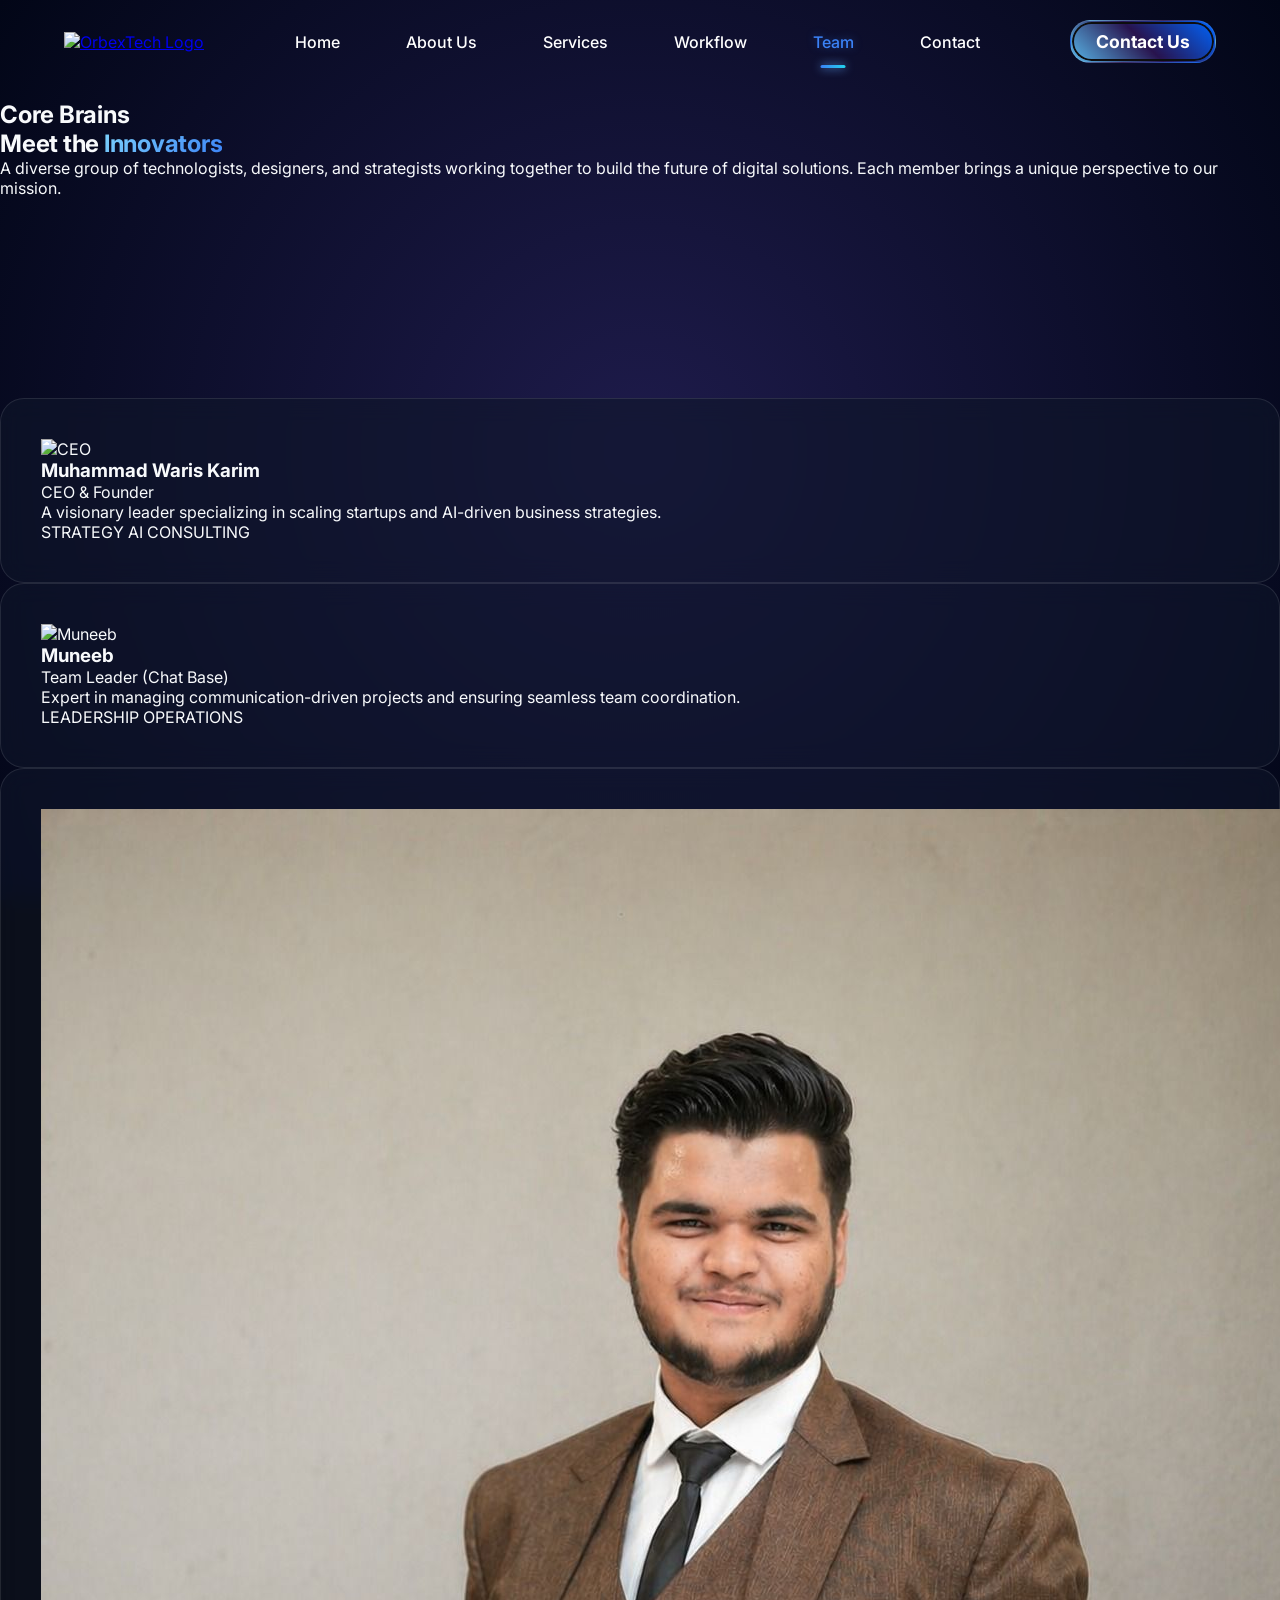
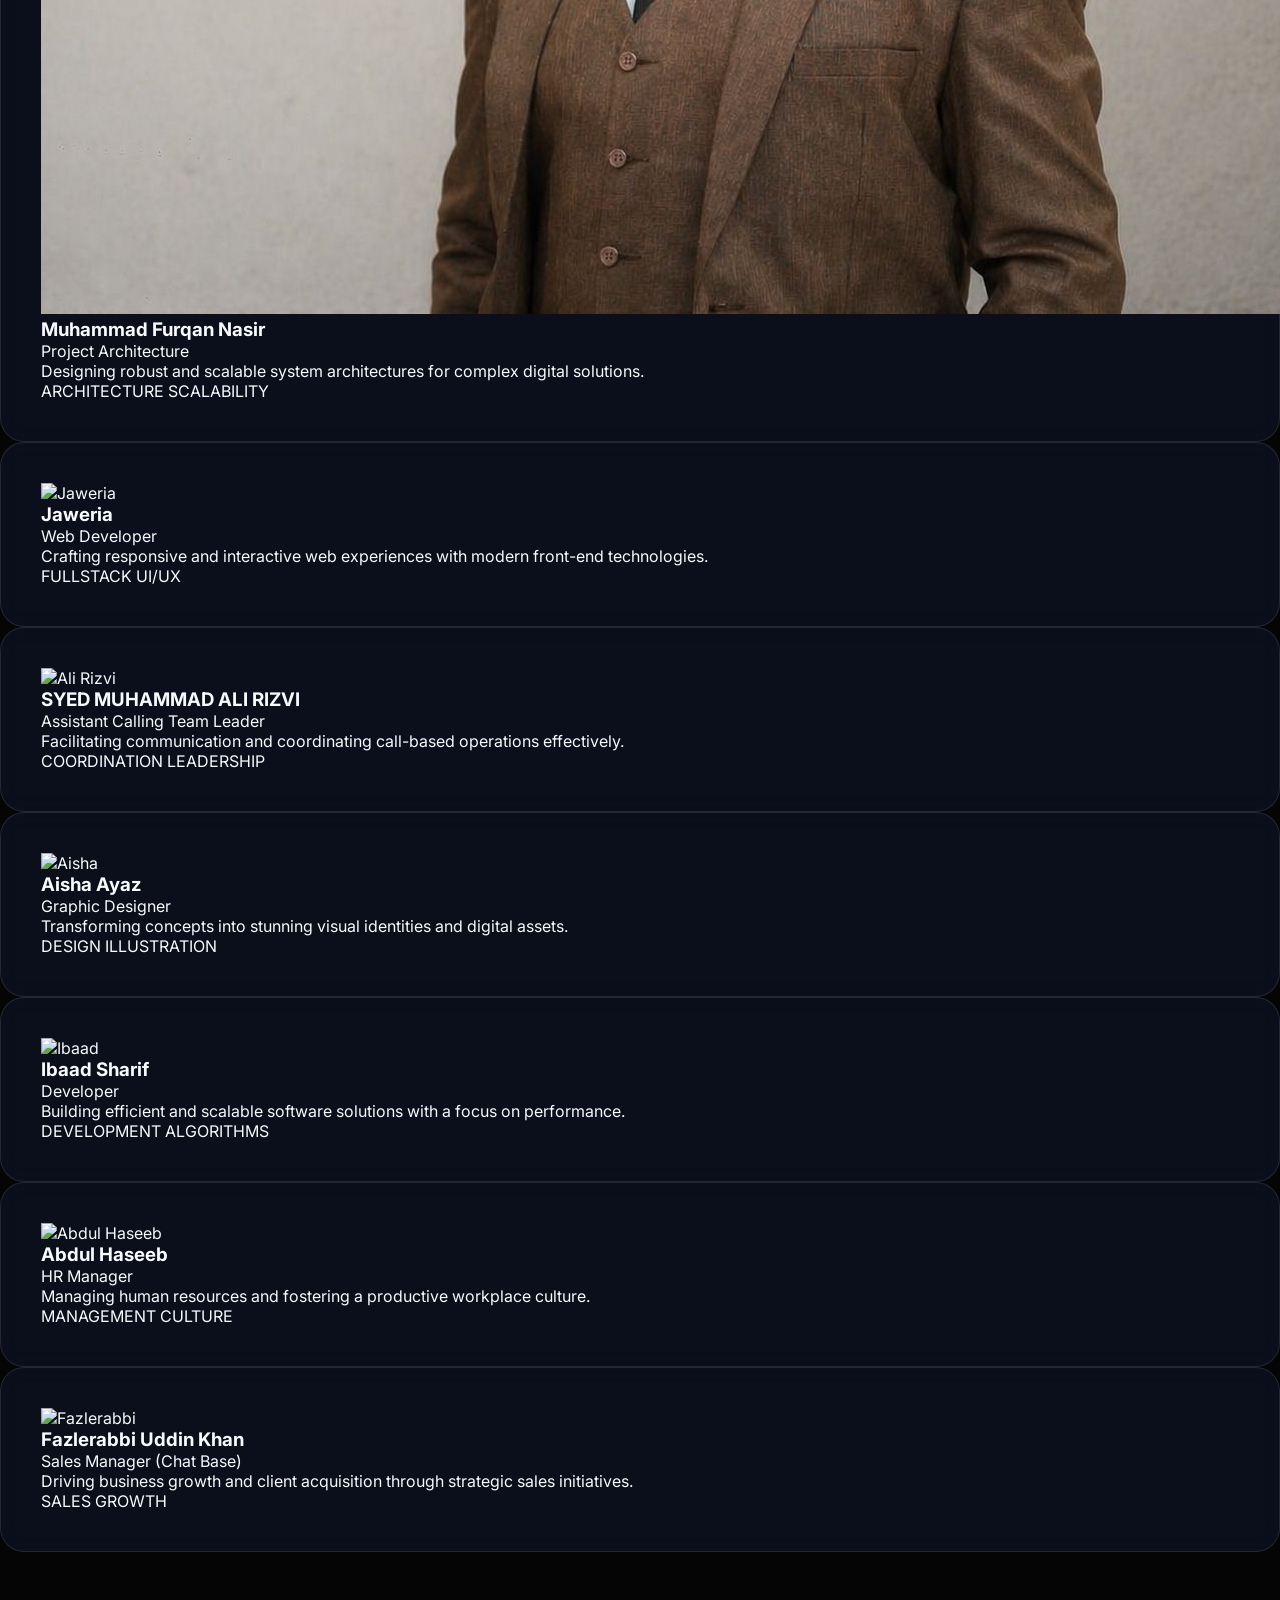
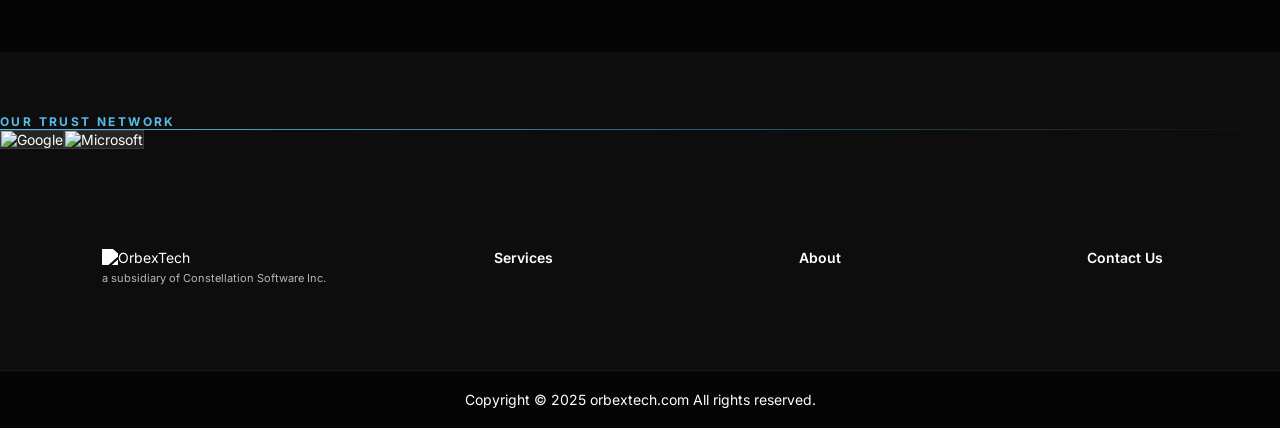
==== commit 1303b8d0: "team updated" ====
--- a/team.html
+++ b/team.html
@@ -61,146 +61,130 @@
                     </div>
                 </div>
 
-                <!-- 2: Senior Dev -->
-                <div class="reveal-card group p-10 rounded-[2.5rem] bg-white/5 border border-white/10 hover:border-[#7DD3FC]/50 transition-all duration-500 hover:-translate-y-2">
-                    <div class="relative w-48 h-48 mx-auto mb-8 rounded-full overflow-hidden border-4 border-white/10 group-hover:border-[#7DD3FC]/50 transition-all">
-                        <img src="https://images.unsplash.com/photo-1507003211169-0a1dd7228f2d?w=400" alt="Arsalan" class="w-full h-full object-cover grayscale group-hover:grayscale-0 transition-all">
-                    </div>
-                    <div class="text-center">
-                        <h3 class="text-2xl font-bold text-white mb-1">Arsalan A.</h3>
-                        <p class="text-[#7DD3FC] font-mono text-sm mb-6 uppercase tracking-widest">Senior Developer</p>
-                        <p class="text-gray-400 text-sm leading-relaxed mb-6">Expert in architecting scalable backend systems and high-performance cloud ecosystems.</p>
-                        <div class="flex flex-wrap justify-center gap-2">
-                            <span class="px-3 py-1 bg-white/5 rounded-full text-[10px] font-mono text-gray-300">NODE.JS</span>
-                            <span class="px-3 py-1 bg-white/5 rounded-full text-[10px] font-mono text-gray-300">KUBERNETES</span>
-                        </div>
-                    </div>
-                </div>
-
-                <!-- 3: Design -->
-                <div class="reveal-card group p-10 rounded-[2.5rem] bg-white/5 border border-white/10 hover:border-[#3B82F6]/50 transition-all duration-500 hover:-translate-y-2">
-                    <div class="relative w-48 h-48 mx-auto mb-8 rounded-full overflow-hidden border-4 border-white/10 group-hover:border-[#3B82F6]/50 transition-all">
-                        <img src="https://images.unsplash.com/photo-1494790108377-be9c29b29330?w=400" alt="Sara" class="w-full h-full object-cover grayscale group-hover:grayscale-0 transition-all">
-                    </div>
-                    <div class="text-center">
-                        <h3 class="text-2xl font-bold text-white mb-1">Sara Khan</h3>
-                        <p class="text-[#3B82F6] font-mono text-sm mb-6 uppercase tracking-widest">Head of Design</p>
-                        <p class="text-gray-400 text-sm leading-relaxed mb-6">Bridges engineering and beautiful UI, creating experiences users love to engage with.</p>
-                        <div class="flex flex-wrap justify-center gap-2">
+                <!-- 2: Team Leader -->
+                <div class="reveal-card group p-10 rounded-[2.5rem] bg-white/5 border border-white/10 hover:border-[#7DD3FC]/50 transition-all duration-500 hover:-translate-y-2">
+                    <div class="relative w-48 h-48 mx-auto mb-8 rounded-full overflow-hidden border-4 border-white/10 group-hover:border-[#7DD3FC]/50 transition-all">
+                        <img src="assets/images/team/muneeb.png" alt="Muneeb" class="w-full h-full object-cover grayscale group-hover:grayscale-0 transition-all">
+                    </div>
+                    <div class="text-center">
+                        <h3 class="text-2xl font-bold text-white mb-1">Muneeb</h3>
+                        <p class="text-[#7DD3FC] font-mono text-sm mb-6 uppercase tracking-widest">Team Leader (Chat Base)</p>
+                        <p class="text-gray-400 text-sm leading-relaxed mb-6">Expert in managing communication-driven projects and ensuring seamless team coordination.</p>
+                        <div class="flex flex-wrap justify-center gap-2">
+                            <span class="px-3 py-1 bg-white/5 rounded-full text-[10px] font-mono text-gray-300">LEADERSHIP</span>
+                            <span class="px-3 py-1 bg-white/5 rounded-full text-[10px] font-mono text-gray-300">OPERATIONS</span>
+                        </div>
+                    </div>
+                </div>
+
+                <!-- 3: Project Architecture -->
+                <div class="reveal-card group p-10 rounded-[2.5rem] bg-white/5 border border-white/10 hover:border-[#3B82F6]/50 transition-all duration-500 hover:-translate-y-2">
+                    <div class="relative w-48 h-48 mx-auto mb-8 rounded-full overflow-hidden border-4 border-white/10 group-hover:border-[#3B82F6]/50 transition-all">
+                        <img src="assets/images/team/furqan.png" alt="Muhammad Furqan Nasir" class="w-full h-full object-cover grayscale group-hover:grayscale-0 transition-all">
+                    </div>
+                    <div class="text-center">
+                        <h3 class="text-2xl font-bold text-white mb-1">Muhammad Furqan Nasir</h3>
+                        <p class="text-[#3B82F6] font-mono text-sm mb-6 uppercase tracking-widest">Project Architecture</p>
+                        <p class="text-gray-400 text-sm leading-relaxed mb-6">Designing robust and scalable system architectures for complex digital solutions.</p>
+                        <div class="flex flex-wrap justify-center gap-2">
+                            <span class="px-3 py-1 bg-white/5 rounded-full text-[10px] font-mono text-gray-300">ARCHITECTURE</span>
+                            <span class="px-3 py-1 bg-white/5 rounded-full text-[10px] font-mono text-gray-300">SCALABILITY</span>
+                        </div>
+                    </div>
+                </div>
+
+                <!-- 4: Web Developer -->
+                <div class="reveal-card group p-10 rounded-[2.5rem] bg-white/5 border border-white/10 hover:border-[#7DD3FC]/50 transition-all duration-500 hover:-translate-y-2">
+                    <div class="relative w-48 h-48 mx-auto mb-8 rounded-full overflow-hidden border-4 border-white/10 group-hover:border-[#7DD3FC]/50 transition-all">
+                        <img src="assets/images/team/jaweria.png" alt="Jaweria" class="w-full h-full object-cover grayscale group-hover:grayscale-0 transition-all">
+                    </div>
+                    <div class="text-center">
+                        <h3 class="text-2xl font-bold text-white mb-1">Jaweria</h3>
+                        <p class="text-[#7DD3FC] font-mono text-sm mb-6 uppercase tracking-widest">Web Developer</p>
+                        <p class="text-gray-400 text-sm leading-relaxed mb-6">Crafting responsive and interactive web experiences with modern front-end technologies.</p>
+                        <div class="flex flex-wrap justify-center gap-2">
+                            <span class="px-3 py-1 bg-white/5 rounded-full text-[10px] font-mono text-gray-300">FULLSTACK</span>
                             <span class="px-3 py-1 bg-white/5 rounded-full text-[10px] font-mono text-gray-300">UI/UX</span>
-                            <span class="px-3 py-1 bg-white/5 rounded-full text-[10px] font-mono text-gray-300">FIGMA</span>
-                        </div>
-                    </div>
-                </div>
-
-                <!-- 4: Cloud -->
-                <div class="reveal-card group p-10 rounded-[2.5rem] bg-white/5 border border-white/10 hover:border-[#7DD3FC]/50 transition-all duration-500 hover:-translate-y-2">
-                    <div class="relative w-48 h-48 mx-auto mb-8 rounded-full overflow-hidden border-4 border-white/10 group-hover:border-[#7DD3FC]/50 transition-all">
-                        <img src="https://images.unsplash.com/photo-1506794778202-cad84cf45f1d?w=400" alt="Bilal" class="w-full h-full object-cover grayscale group-hover:grayscale-0 transition-all">
-                    </div>
-                    <div class="text-center">
-                        <h3 class="text-2xl font-bold text-white mb-1">Bilal Raza</h3>
-                        <p class="text-[#7DD3FC] font-mono text-sm mb-6 uppercase tracking-widest">Cloud Architect</p>
-                        <p class="text-gray-400 text-sm leading-relaxed mb-6">Mastering cloud infrastructure to ensure resilience and global availability for every product.</p>
-                        <div class="flex flex-wrap justify-center gap-2">
-                            <span class="px-3 py-1 bg-white/5 rounded-full text-[10px] font-mono text-gray-300">AWS</span>
-                            <span class="px-3 py-1 bg-white/5 rounded-full text-[10px] font-mono text-gray-300">AZURE</span>
-                        </div>
-                    </div>
-                </div>
-
-                <!-- 5: Architect -->
-                <div class="reveal-card group p-10 rounded-[2.5rem] bg-white/5 border border-white/10 hover:border-[#3B82F6]/50 transition-all duration-500 hover:-translate-y-2">
-                    <div class="relative w-48 h-48 mx-auto mb-8 rounded-full overflow-hidden border-4 border-white/10 group-hover:border-[#3B82F6]/50 transition-all">
-                        <img src="https://images.unsplash.com/photo-1472099645785-5658abf4ff4e?w=400" alt="Zain" class="w-full h-full object-cover grayscale group-hover:grayscale-0 transition-all">
-                    </div>
-                    <div class="text-center">
-                        <h3 class="text-2xl font-bold text-white mb-1">Zain Malik</h3>
-                        <p class="text-[#3B82F6] font-mono text-sm mb-6 uppercase tracking-widest">Lead Architect</p>
-                        <p class="text-gray-400 text-sm leading-relaxed mb-6">Ensuring system integrity and future-ready architectures that grow with our clients.</p>
-                        <div class="flex flex-wrap justify-center gap-2">
-                            <span class="px-3 py-1 bg-white/5 rounded-full text-[10px] font-mono text-gray-300">SCALABILITY</span>
-                            <span class="px-3 py-1 bg-white/5 rounded-full text-[10px] font-mono text-gray-300">SYSTEMS</span>
-                        </div>
-                    </div>
-                </div>
-
-                <!-- 6: Mobile -->
-                <div class="reveal-card group p-10 rounded-[2.5rem] bg-white/5 border border-white/10 hover:border-[#7DD3FC]/50 transition-all duration-500 hover:-translate-y-2">
-                    <div class="relative w-48 h-48 mx-auto mb-8 rounded-full overflow-hidden border-4 border-white/10 group-hover:border-[#7DD3FC]/50 transition-all">
-                        <img src="https://images.unsplash.com/photo-1544005313-94ddf0286df2?w=400" alt="Hamza" class="w-full h-full object-cover grayscale group-hover:grayscale-0 transition-all">
-                    </div>
-                    <div class="text-center">
-                        <h3 class="text-2xl font-bold text-white mb-1">Hamza S.</h3>
-                        <p class="text-[#7DD3FC] font-mono text-sm mb-6 uppercase tracking-widest">Mobile Lead</p>
-                        <p class="text-gray-400 text-sm leading-relaxed mb-6">Passionate about native-feeling mobile experiences that leverage cross-platform tech.</p>
-                        <div class="flex flex-wrap justify-center gap-2">
-                            <span class="px-3 py-1 bg-white/5 rounded-full text-[10px] font-mono text-gray-300">FLUTTER</span>
-                            <span class="px-3 py-1 bg-white/5 rounded-full text-[10px] font-mono text-gray-300">REACT NATIVE</span>
-                        </div>
-                    </div>
-                </div>
-
-                <!-- 7: Analyst -->
-                <div class="reveal-card group p-10 rounded-[2.5rem] bg-white/5 border border-white/10 hover:border-[#3B82F6]/50 transition-all duration-500 hover:-translate-y-2">
-                    <div class="relative w-48 h-48 mx-auto mb-8 rounded-full overflow-hidden border-4 border-white/10 group-hover:border-[#3B82F6]/50 transition-all">
-                        <img src="https://images.unsplash.com/photo-1500648767791-00dcc994a43e?w=400" alt="Omar" class="w-full h-full object-cover grayscale group-hover:grayscale-0 transition-all">
-                    </div>
-                    <div class="text-center">
-                        <h3 class="text-2xl font-bold text-white mb-1">Omar Farooq</h3>
-                        <p class="text-[#3B82F6] font-mono text-sm mb-6 uppercase tracking-widest">Cloud Analyst</p>
-                        <p class="text-gray-400 text-sm leading-relaxed mb-6">Bridging data analytics and cloud optimization for enterprise workflows.</p>
-                        <div class="flex flex-wrap justify-center gap-2">
-                            <span class="px-3 py-1 bg-white/5 rounded-full text-[10px] font-mono text-gray-300">POWER BI</span>
-                            <span class="px-3 py-1 bg-white/5 rounded-full text-[10px] font-mono text-gray-300">AZURE</span>
-                        </div>
-                    </div>
-                </div>
-
-                <!-- 8: Frontend -->
-                <div class="reveal-card group p-10 rounded-[2.5rem] bg-white/5 border border-white/10 hover:border-[#7DD3FC]/50 transition-all duration-500 hover:-translate-y-2">
-                    <div class="relative w-48 h-48 mx-auto mb-8 rounded-full overflow-hidden border-4 border-white/10 group-hover:border-[#7DD3FC]/50 transition-all">
-                        <img src="https://images.unsplash.com/photo-1573497019940-1c28c88b4f3e?w=400" alt="Hiba" class="w-full h-full object-cover grayscale group-hover:grayscale-0 transition-all">
-                    </div>
-                    <div class="text-center">
-                        <h3 class="text-2xl font-bold text-white mb-1">Hiba Noor</h3>
-                        <p class="text-[#7DD3FC] font-mono text-sm mb-6 uppercase tracking-widest">Frontend Developer</p>
-                        <p class="text-gray-400 text-sm leading-relaxed mb-6">Expert in building responsive, accessible, and high-performance user interfaces.</p>
-                        <div class="flex flex-wrap justify-center gap-2">
-                            <span class="px-3 py-1 bg-white/5 rounded-full text-[10px] font-mono text-gray-300">REACT</span>
-                            <span class="px-3 py-1 bg-white/5 rounded-full text-[10px] font-mono text-gray-300">CSS3</span>
-                        </div>
-                    </div>
-                </div>
-
-                <!-- 9: QA -->
-                <div class="reveal-card group p-10 rounded-[2.5rem] bg-white/5 border border-white/10 hover:border-[#3B82F6]/50 transition-all duration-500 hover:-translate-y-2">
-                    <div class="relative w-48 h-48 mx-auto mb-8 rounded-full overflow-hidden border-4 border-white/10 group-hover:border-[#3B82F6]/50 transition-all">
-                        <img src="https://images.unsplash.com/photo-1534528741775-53994a69daeb?w=400" alt="Sana" class="w-full h-full object-cover grayscale group-hover:grayscale-0 transition-all">
-                    </div>
-                    <div class="text-center">
-                        <h3 class="text-2xl font-bold text-white mb-1">Sana M.</h3>
-                        <p class="text-[#3B82F6] font-mono text-sm mb-6 uppercase tracking-widest">QA Engineer</p>
-                        <p class="text-gray-400 text-sm leading-relaxed mb-6">Dedicated to uncompromising quality through automated testing and rigorous standards.</p>
-                        <div class="flex flex-wrap justify-center gap-2">
-                            <span class="px-3 py-1 bg-white/5 rounded-full text-[10px] font-mono text-gray-300">CYPRESS</span>
-                            <span class="px-3 py-1 bg-white/5 rounded-full text-[10px] font-mono text-gray-300">SELENIUM</span>
-                        </div>
-                    </div>
-                </div>
-
-                <!-- 10: Backend -->
-                <div class="reveal-card group p-10 rounded-[2.5rem] bg-white/5 border border-white/10 hover:border-[#7DD3FC]/50 transition-all duration-500 hover:-translate-y-2">
-                    <div class="relative w-48 h-48 mx-auto mb-8 rounded-full overflow-hidden border-4 border-white/10 group-hover:border-[#7DD3FC]/50 transition-all">
-                        <img src="https://images.unsplash.com/photo-1628157588553-5eeea00af15c?w=400" alt="Rohan" class="w-full h-full object-cover grayscale group-hover:grayscale-0 transition-all">
-                    </div>
-                    <div class="text-center">
-                        <h3 class="text-2xl font-bold text-white mb-1">Rohan Fazal</h3>
-                        <p class="text-[#7DD3FC] font-mono text-sm mb-6 uppercase tracking-widest">Backend Specialist</p>
-                        <p class="text-gray-400 text-sm leading-relaxed mb-6">Driving data persistence and high-availability logic for our most critical services.</p>
-                        <div class="flex flex-wrap justify-center gap-2">
-                            <span class="px-3 py-1 bg-white/5 rounded-full text-[10px] font-mono text-gray-300">PYTHON</span>
-                            <span class="px-3 py-1 bg-white/5 rounded-full text-[10px] font-mono text-gray-300">POSTGRES</span>
+                        </div>
+                    </div>
+                </div>
+
+                <!-- 5: ACTL -->
+                <div class="reveal-card group p-10 rounded-[2.5rem] bg-white/5 border border-white/10 hover:border-[#3B82F6]/50 transition-all duration-500 hover:-translate-y-2">
+                    <div class="relative w-48 h-48 mx-auto mb-8 rounded-full overflow-hidden border-4 border-white/10 group-hover:border-[#3B82F6]/50 transition-all">
+                        <img src="https://images.unsplash.com/photo-1507003211169-0a1dd7228f2d?w=400" alt="Ali Rizvi" class="w-full h-full object-cover grayscale group-hover:grayscale-0 transition-all">
+                    </div>
+                    <div class="text-center">
+                        <h3 class="text-2xl font-bold text-white mb-1">SYED MUHAMMAD ALI RIZVI</h3>
+                        <p class="text-[#3B82F6] font-mono text-sm mb-6 uppercase tracking-widest">Assistant Calling Team Leader</p>
+                        <p class="text-gray-400 text-sm leading-relaxed mb-6">Facilitating communication and coordinating call-based operations effectively.</p>
+                        <div class="flex flex-wrap justify-center gap-2">
+                            <span class="px-3 py-1 bg-white/5 rounded-full text-[10px] font-mono text-gray-300">COORDINATION</span>
+                            <span class="px-3 py-1 bg-white/5 rounded-full text-[10px] font-mono text-gray-300">LEADERSHIP</span>
+                        </div>
+                    </div>
+                </div>
+
+                <!-- 6: Graphic Designer -->
+                <div class="reveal-card group p-10 rounded-[2.5rem] bg-white/5 border border-white/10 hover:border-[#7DD3FC]/50 transition-all duration-500 hover:-translate-y-2">
+                    <div class="relative w-48 h-48 mx-auto mb-8 rounded-full overflow-hidden border-4 border-white/10 group-hover:border-[#7DD3FC]/50 transition-all">
+                        <img src="https://images.unsplash.com/photo-1494790108377-be9c29b29330?w=400" alt="Aisha" class="w-full h-full object-cover grayscale group-hover:grayscale-0 transition-all">
+                    </div>
+                    <div class="text-center">
+                        <h3 class="text-2xl font-bold text-white mb-1">Aisha Ayaz</h3>
+                        <p class="text-[#7DD3FC] font-mono text-sm mb-6 uppercase tracking-widest">Graphic Designer</p>
+                        <p class="text-gray-400 text-sm leading-relaxed mb-6">Transforming concepts into stunning visual identities and digital assets.</p>
+                        <div class="flex flex-wrap justify-center gap-2">
+                            <span class="px-3 py-1 bg-white/5 rounded-full text-[10px] font-mono text-gray-300">DESIGN</span>
+                            <span class="px-3 py-1 bg-white/5 rounded-full text-[10px] font-mono text-gray-300">ILLUSTRATION</span>
+                        </div>
+                    </div>
+                </div>
+
+                <!-- 7: Developer -->
+                <div class="reveal-card group p-10 rounded-[2.5rem] bg-white/5 border border-white/10 hover:border-[#3B82F6]/50 transition-all duration-500 hover:-translate-y-2">
+                    <div class="relative w-48 h-48 mx-auto mb-8 rounded-full overflow-hidden border-4 border-white/10 group-hover:border-[#3B82F6]/50 transition-all">
+                        <img src="https://images.unsplash.com/photo-1506794778202-cad84cf45f1d?w=400" alt="Ibaad" class="w-full h-full object-cover grayscale group-hover:grayscale-0 transition-all">
+                    </div>
+                    <div class="text-center">
+                        <h3 class="text-2xl font-bold text-white mb-1">Ibaad Sharif</h3>
+                        <p class="text-[#3B82F6] font-mono text-sm mb-6 uppercase tracking-widest">Developer</p>
+                        <p class="text-gray-400 text-sm leading-relaxed mb-6">Building efficient and scalable software solutions with a focus on performance.</p>
+                        <div class="flex flex-wrap justify-center gap-2">
+                            <span class="px-3 py-1 bg-white/5 rounded-full text-[10px] font-mono text-gray-300">DEVELOPMENT</span>
+                            <span class="px-3 py-1 bg-white/5 rounded-full text-[10px] font-mono text-gray-300">ALGORITHMS</span>
+                        </div>
+                    </div>
+                </div>
+
+                <!-- 8: HR -->
+                <div class="reveal-card group p-10 rounded-[2.5rem] bg-white/5 border border-white/10 hover:border-[#7DD3FC]/50 transition-all duration-500 hover:-translate-y-2">
+                    <div class="relative w-48 h-48 mx-auto mb-8 rounded-full overflow-hidden border-4 border-white/10 group-hover:border-[#7DD3FC]/50 transition-all">
+                        <img src="https://images.unsplash.com/photo-1472099645785-5658abf4ff4e?w=400" alt="Abdul Haseeb" class="w-full h-full object-cover grayscale group-hover:grayscale-0 transition-all">
+                    </div>
+                    <div class="text-center">
+                        <h3 class="text-2xl font-bold text-white mb-1">Abdul Haseeb</h3>
+                        <p class="text-[#7DD3FC] font-mono text-sm mb-6 uppercase tracking-widest">HR Manager</p>
+                        <p class="text-gray-400 text-sm leading-relaxed mb-6">Managing human resources and fostering a productive workplace culture.</p>
+                        <div class="flex flex-wrap justify-center gap-2">
+                            <span class="px-3 py-1 bg-white/5 rounded-full text-[10px] font-mono text-gray-300">MANAGEMENT</span>
+                            <span class="px-3 py-1 bg-white/5 rounded-full text-[10px] font-mono text-gray-300">CULTURE</span>
+                        </div>
+                    </div>
+                </div>
+
+                <!-- 9: Sales Manager -->
+                <div class="reveal-card group p-10 rounded-[2.5rem] bg-white/5 border border-white/10 hover:border-[#3B82F6]/50 transition-all duration-500 hover:-translate-y-2">
+                    <div class="relative w-48 h-48 mx-auto mb-8 rounded-full overflow-hidden border-4 border-white/10 group-hover:border-[#3B82F6]/50 transition-all">
+                        <img src="https://images.unsplash.com/photo-1500648767791-00dcc994a43e?w=400" alt="Fazlerabbi" class="w-full h-full object-cover grayscale group-hover:grayscale-0 transition-all">
+                    </div>
+                    <div class="text-center">
+                        <h3 class="text-2xl font-bold text-white mb-1">Fazlerabbi Uddin Khan</h3>
+                        <p class="text-[#3B82F6] font-mono text-sm mb-6 uppercase tracking-widest">Sales Manager (Chat Base)</p>
+                        <p class="text-gray-400 text-sm leading-relaxed mb-6">Driving business growth and client acquisition through strategic sales initiatives.</p>
+                        <div class="flex flex-wrap justify-center gap-2">
+                            <span class="px-3 py-1 bg-white/5 rounded-full text-[10px] font-mono text-gray-300">SALES</span>
+                            <span class="px-3 py-1 bg-white/5 rounded-full text-[10px] font-mono text-gray-300">GROWTH</span>
                         </div>
                     </div>
                 </div>
--- a/assets/css/style.css
+++ b/assets/css/style.css
@@ -587,6 +587,12 @@
     overflow: hidden;
     border: 2px solid var(--glass-border);
     transition: all 0.3s ease;
+}
+
+.team-avatar-wrap img {
+    width: 100%;
+    height: 100%;
+    object-fit: cover;
 }
 
 .team-card.spotlight .team-avatar-wrap {
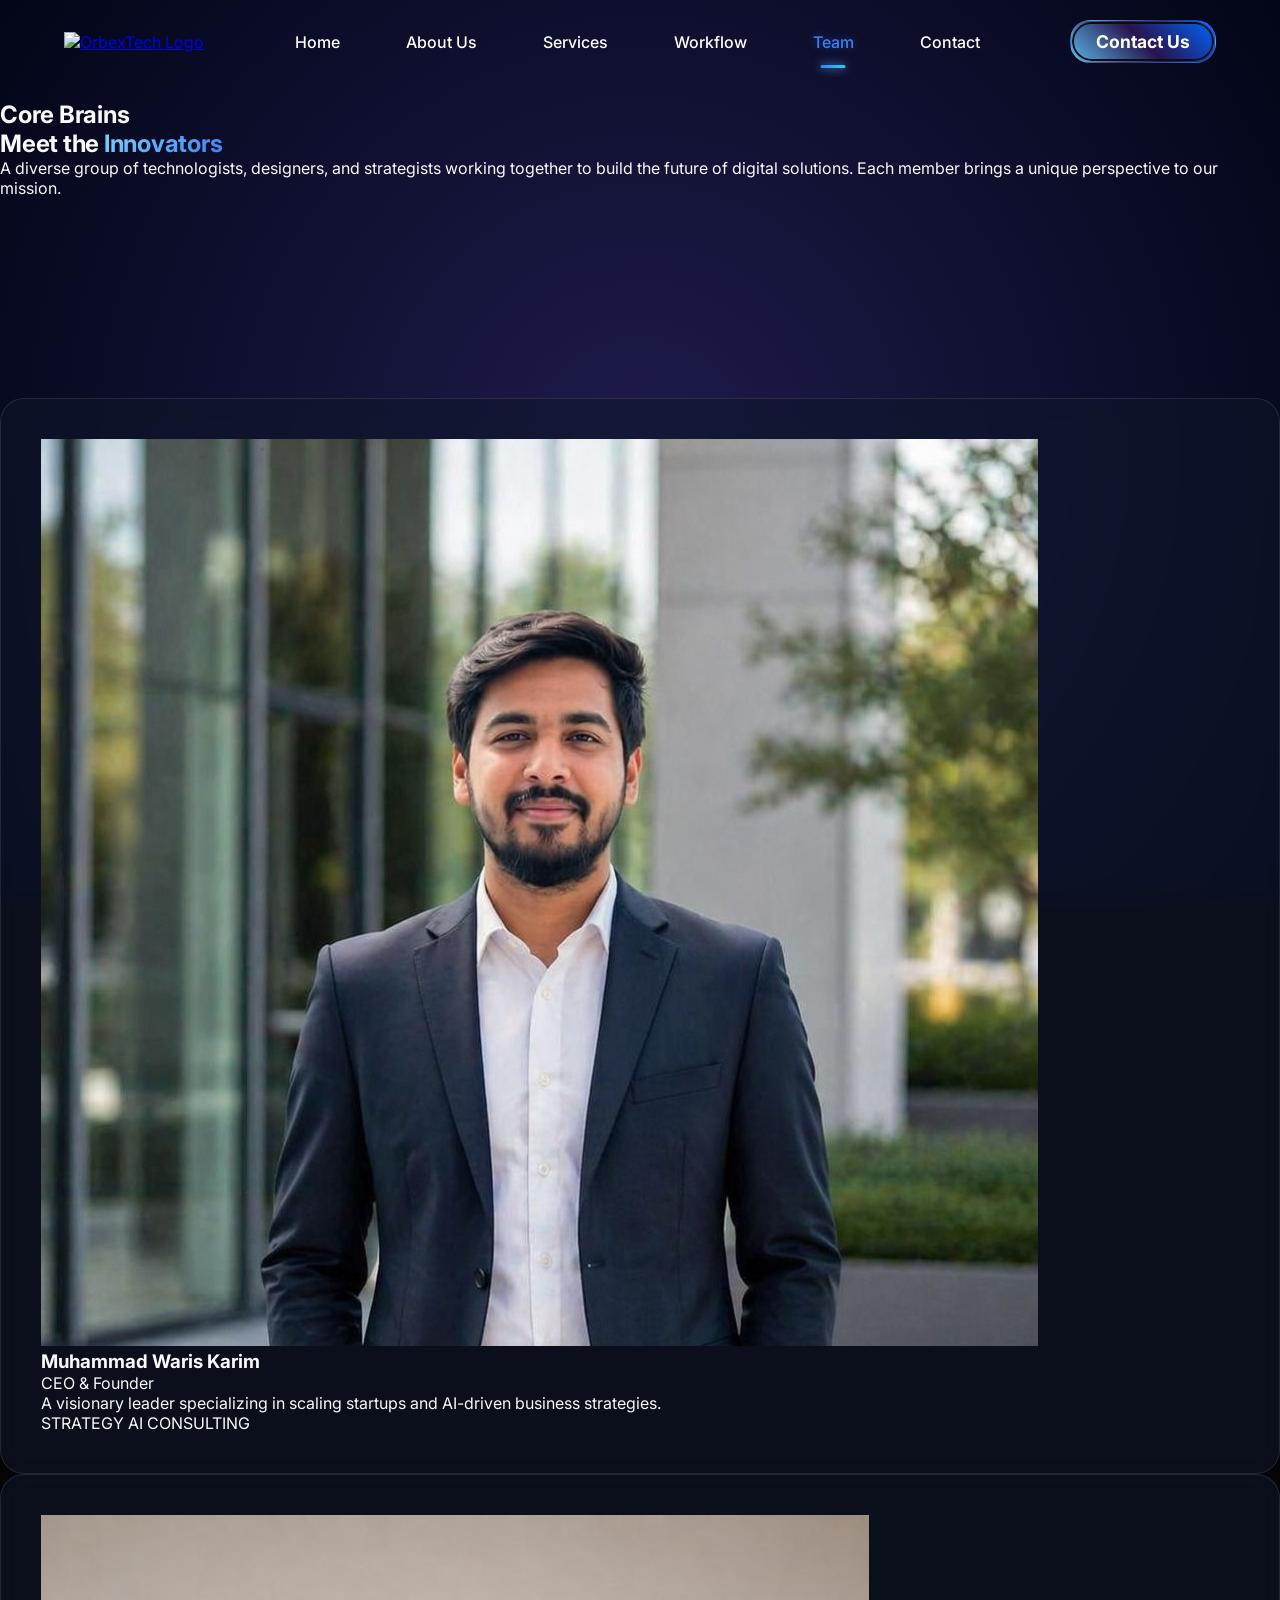
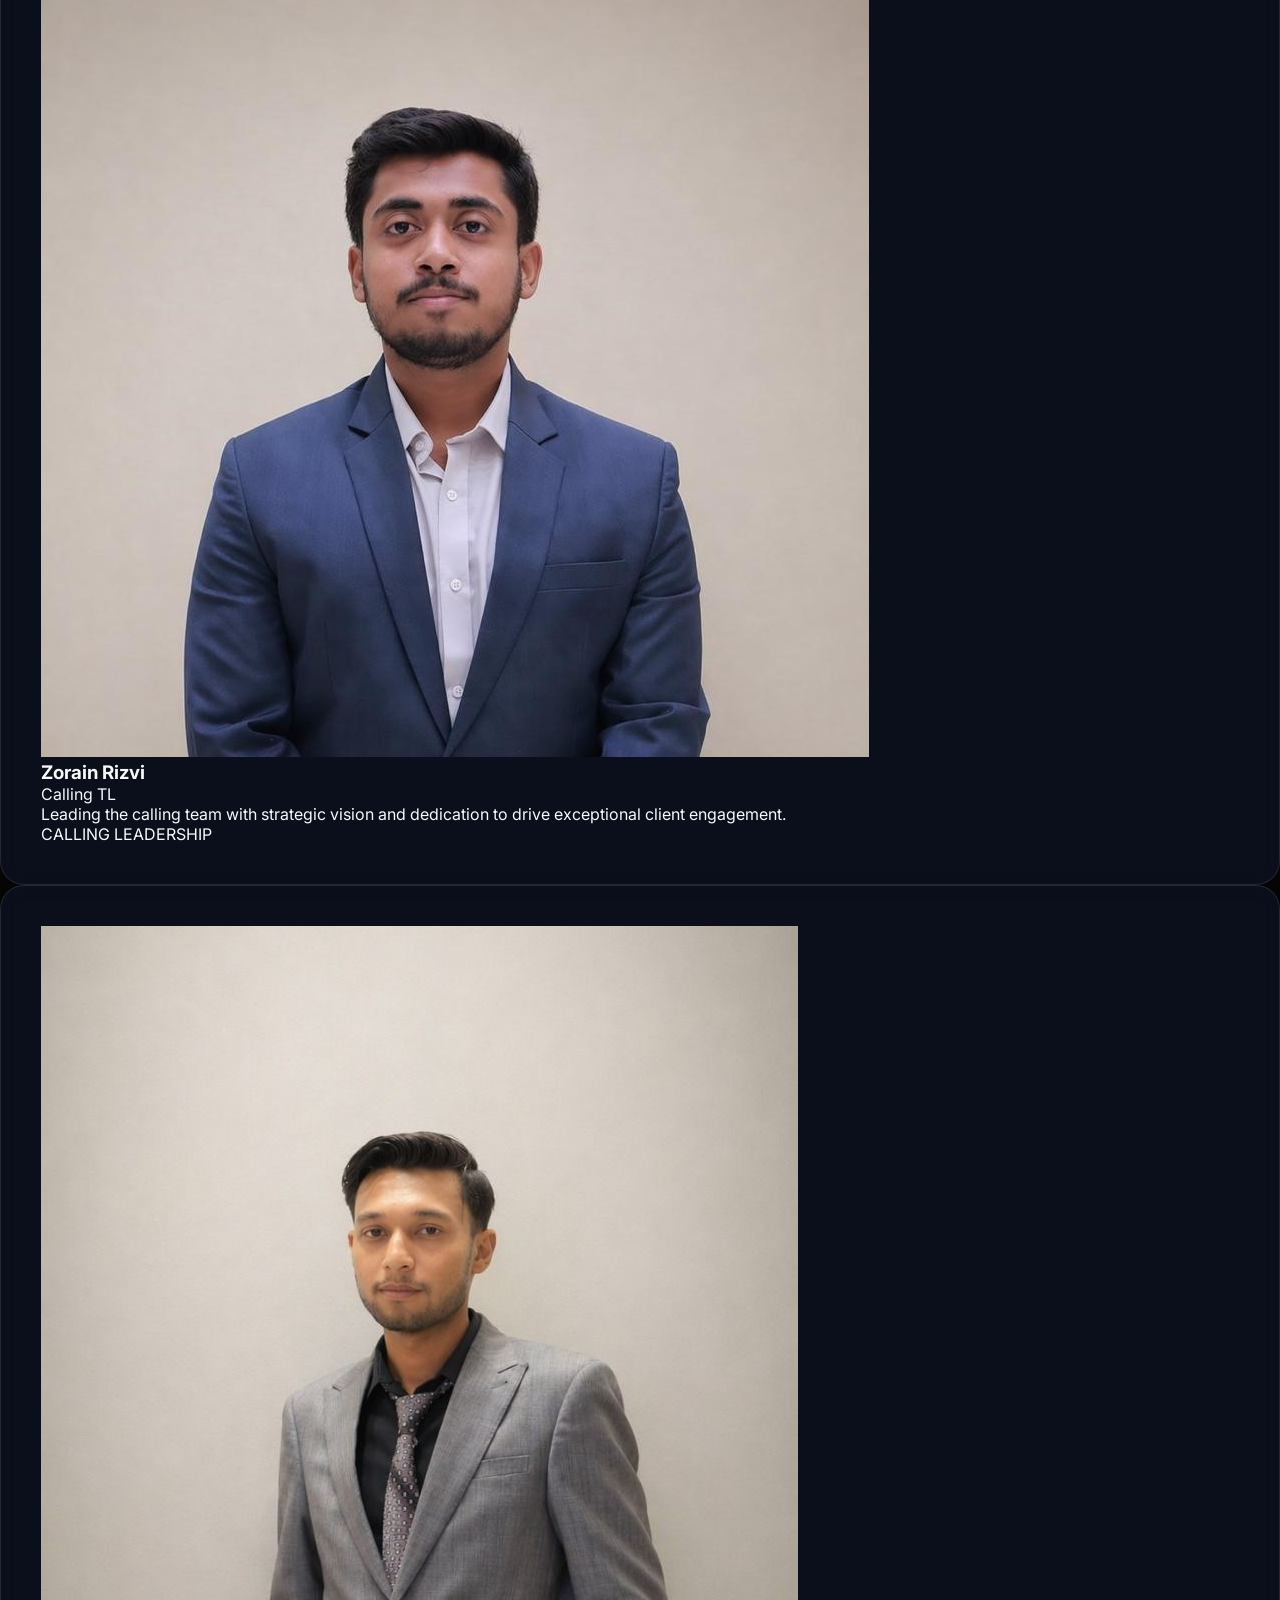
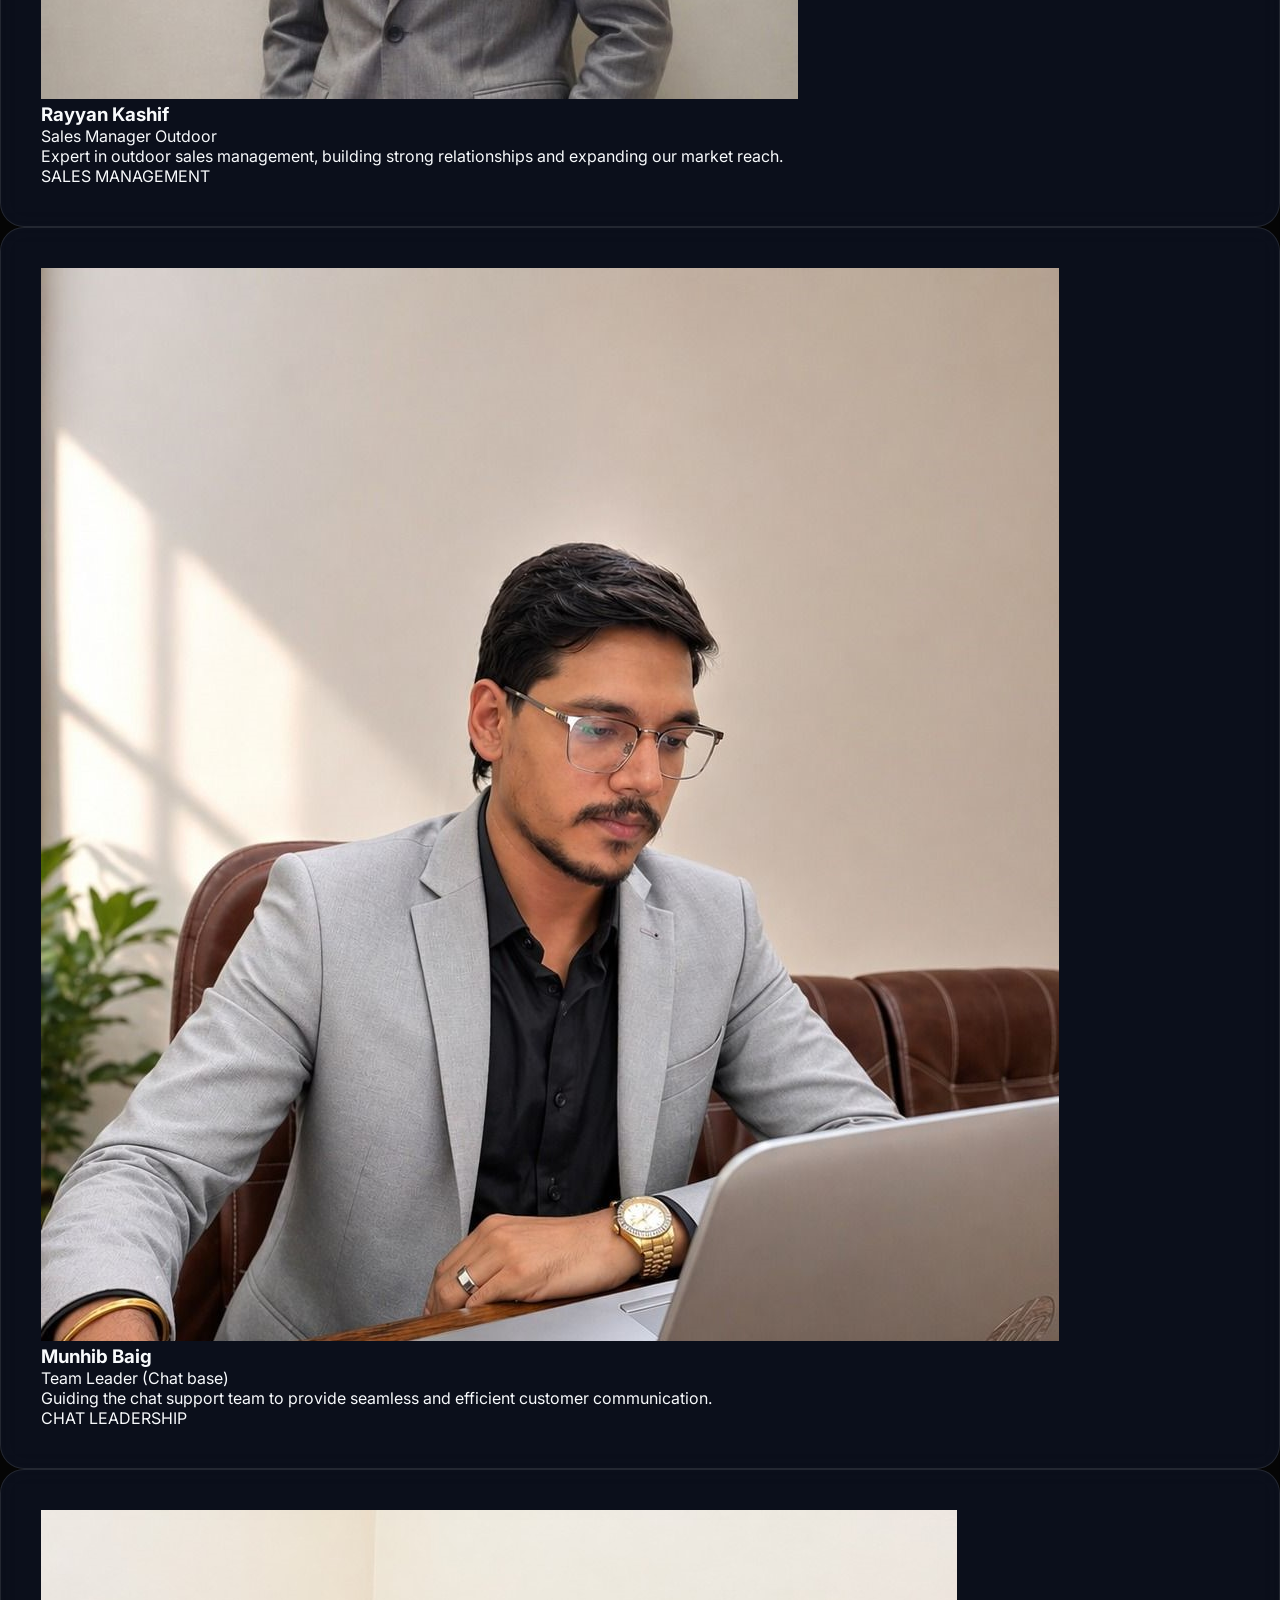
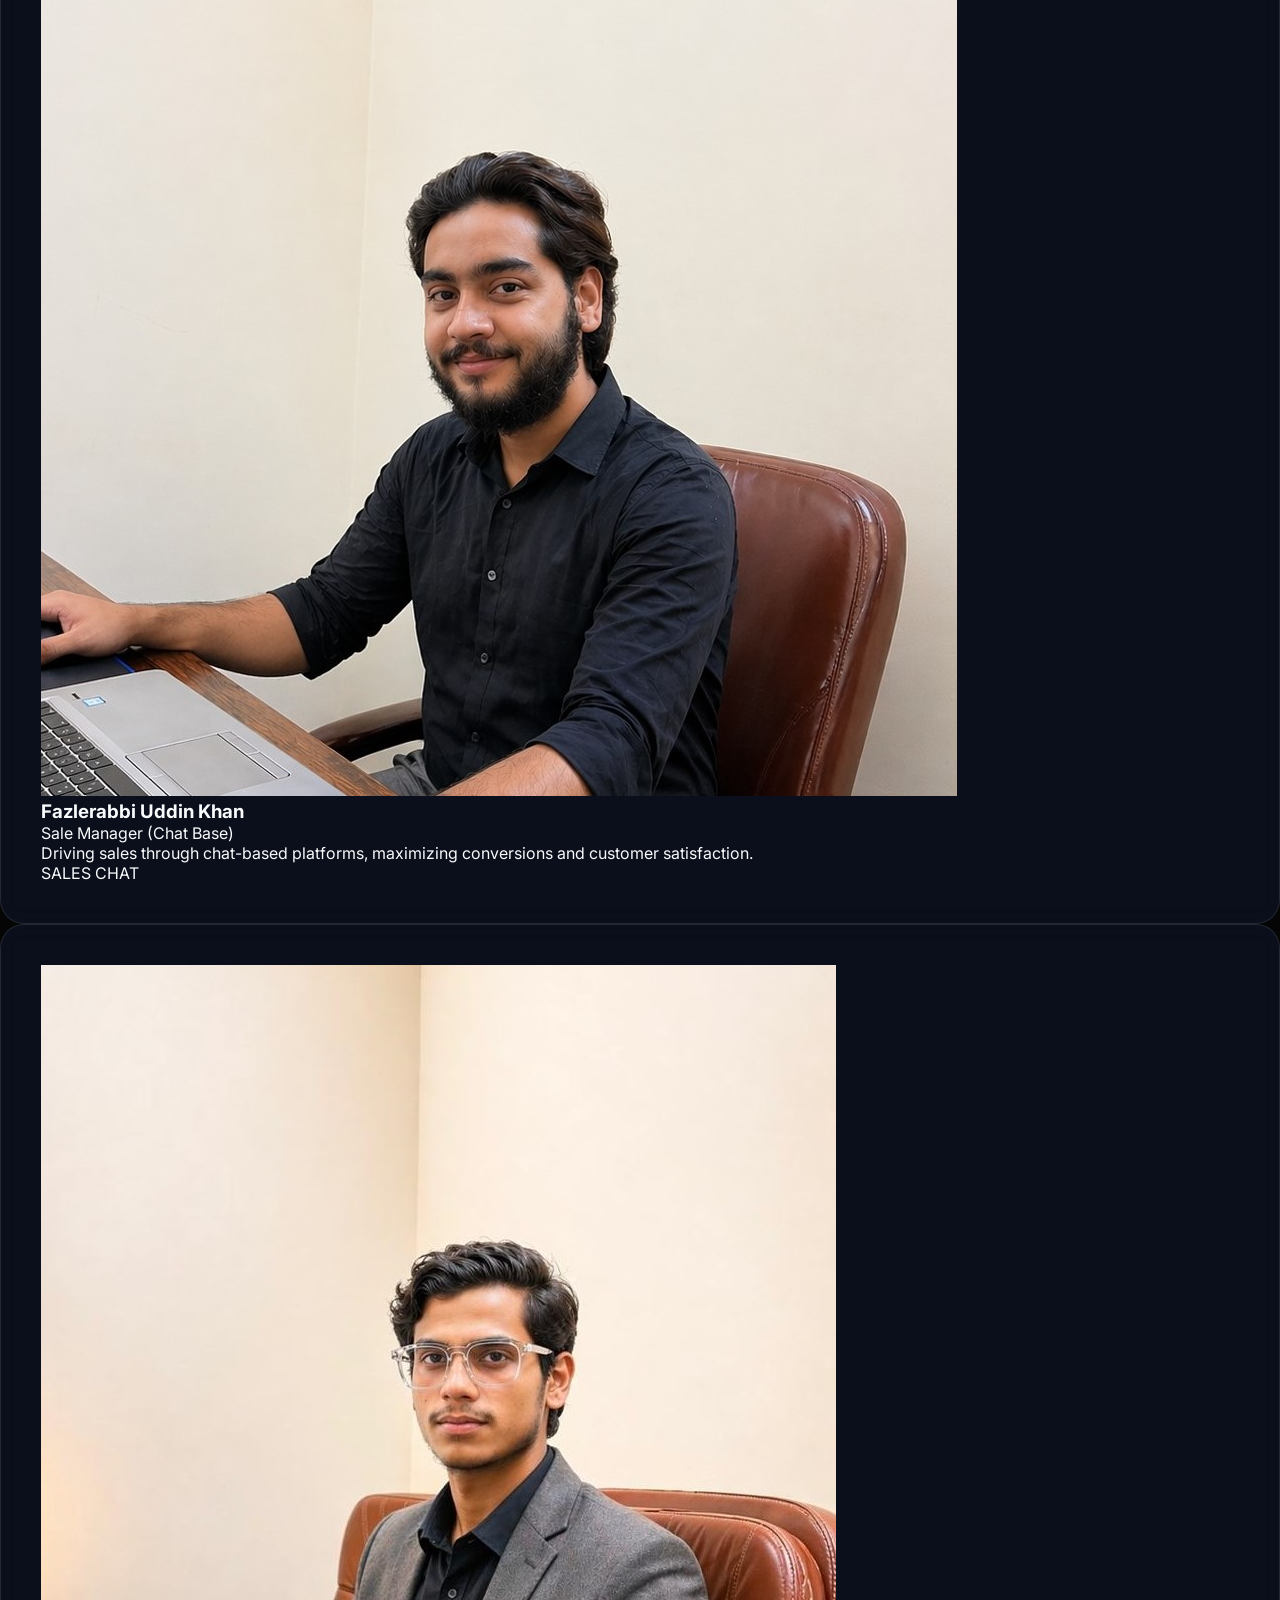
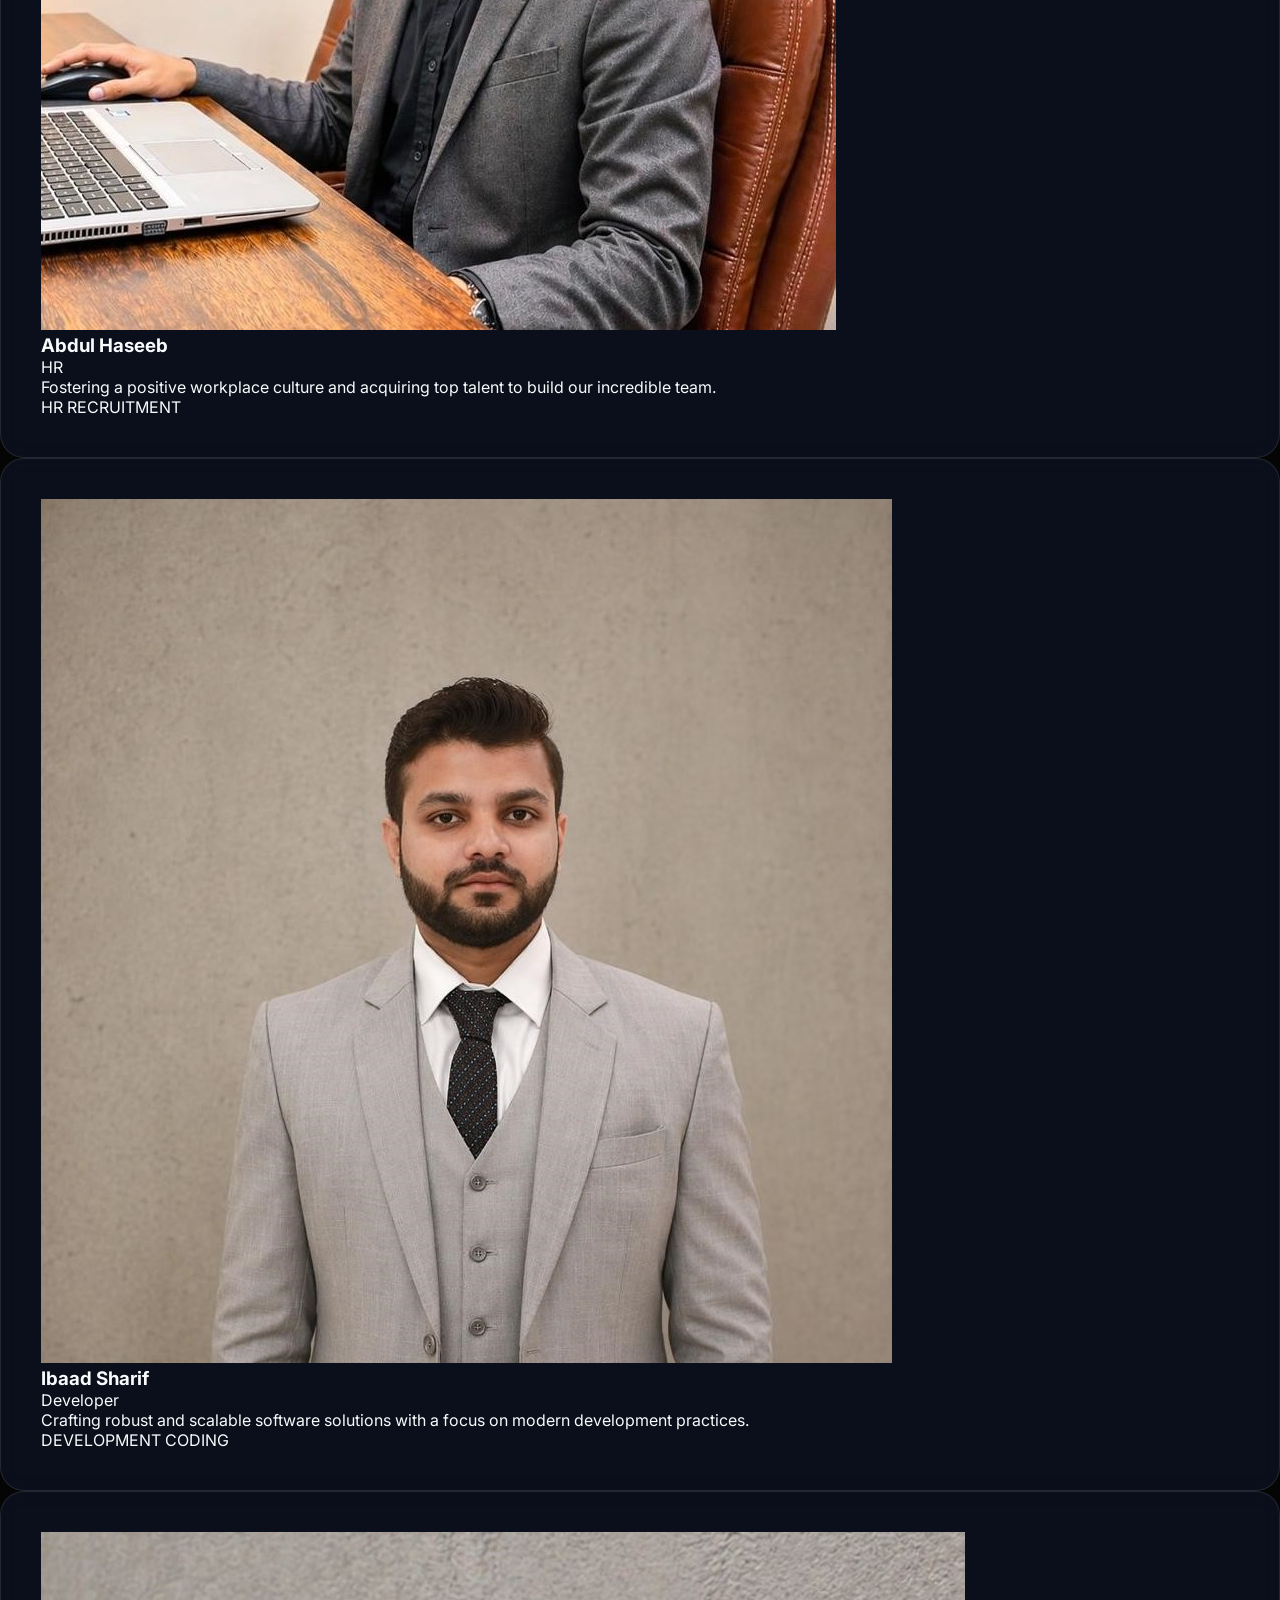
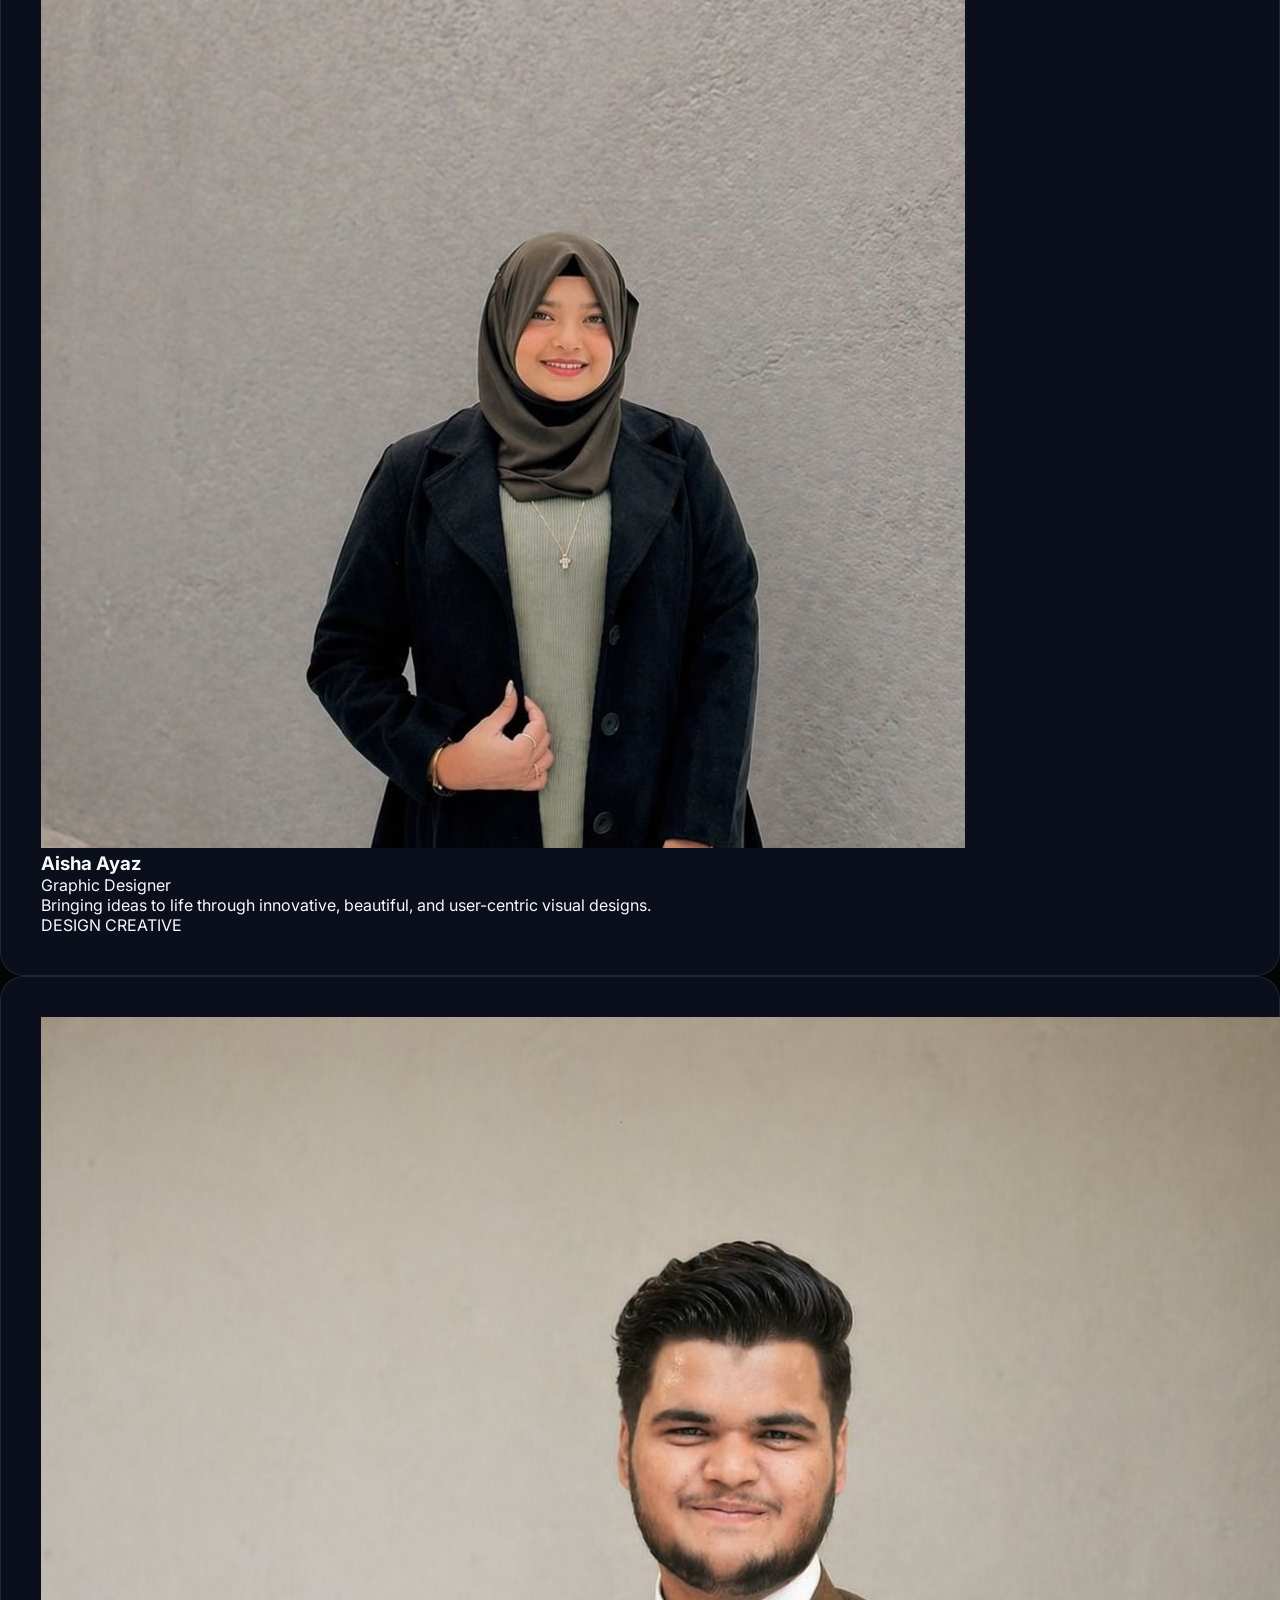
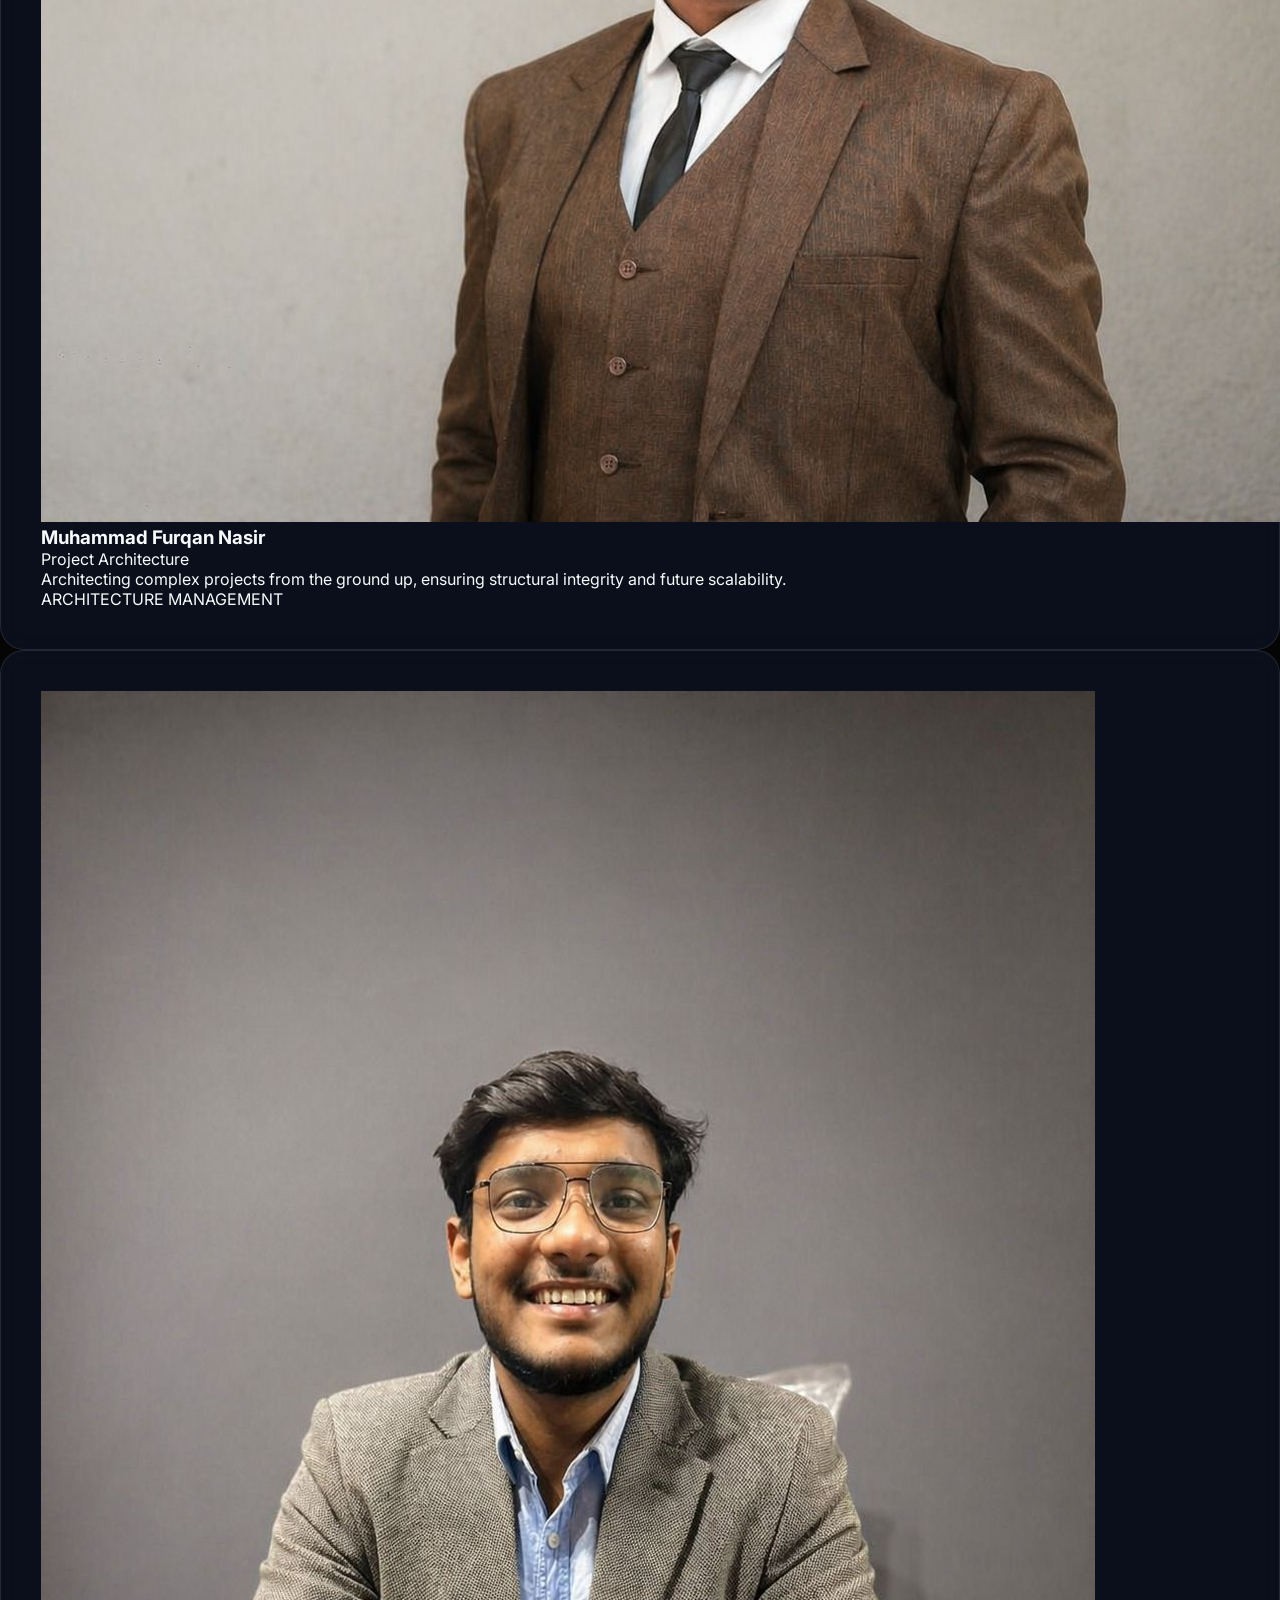
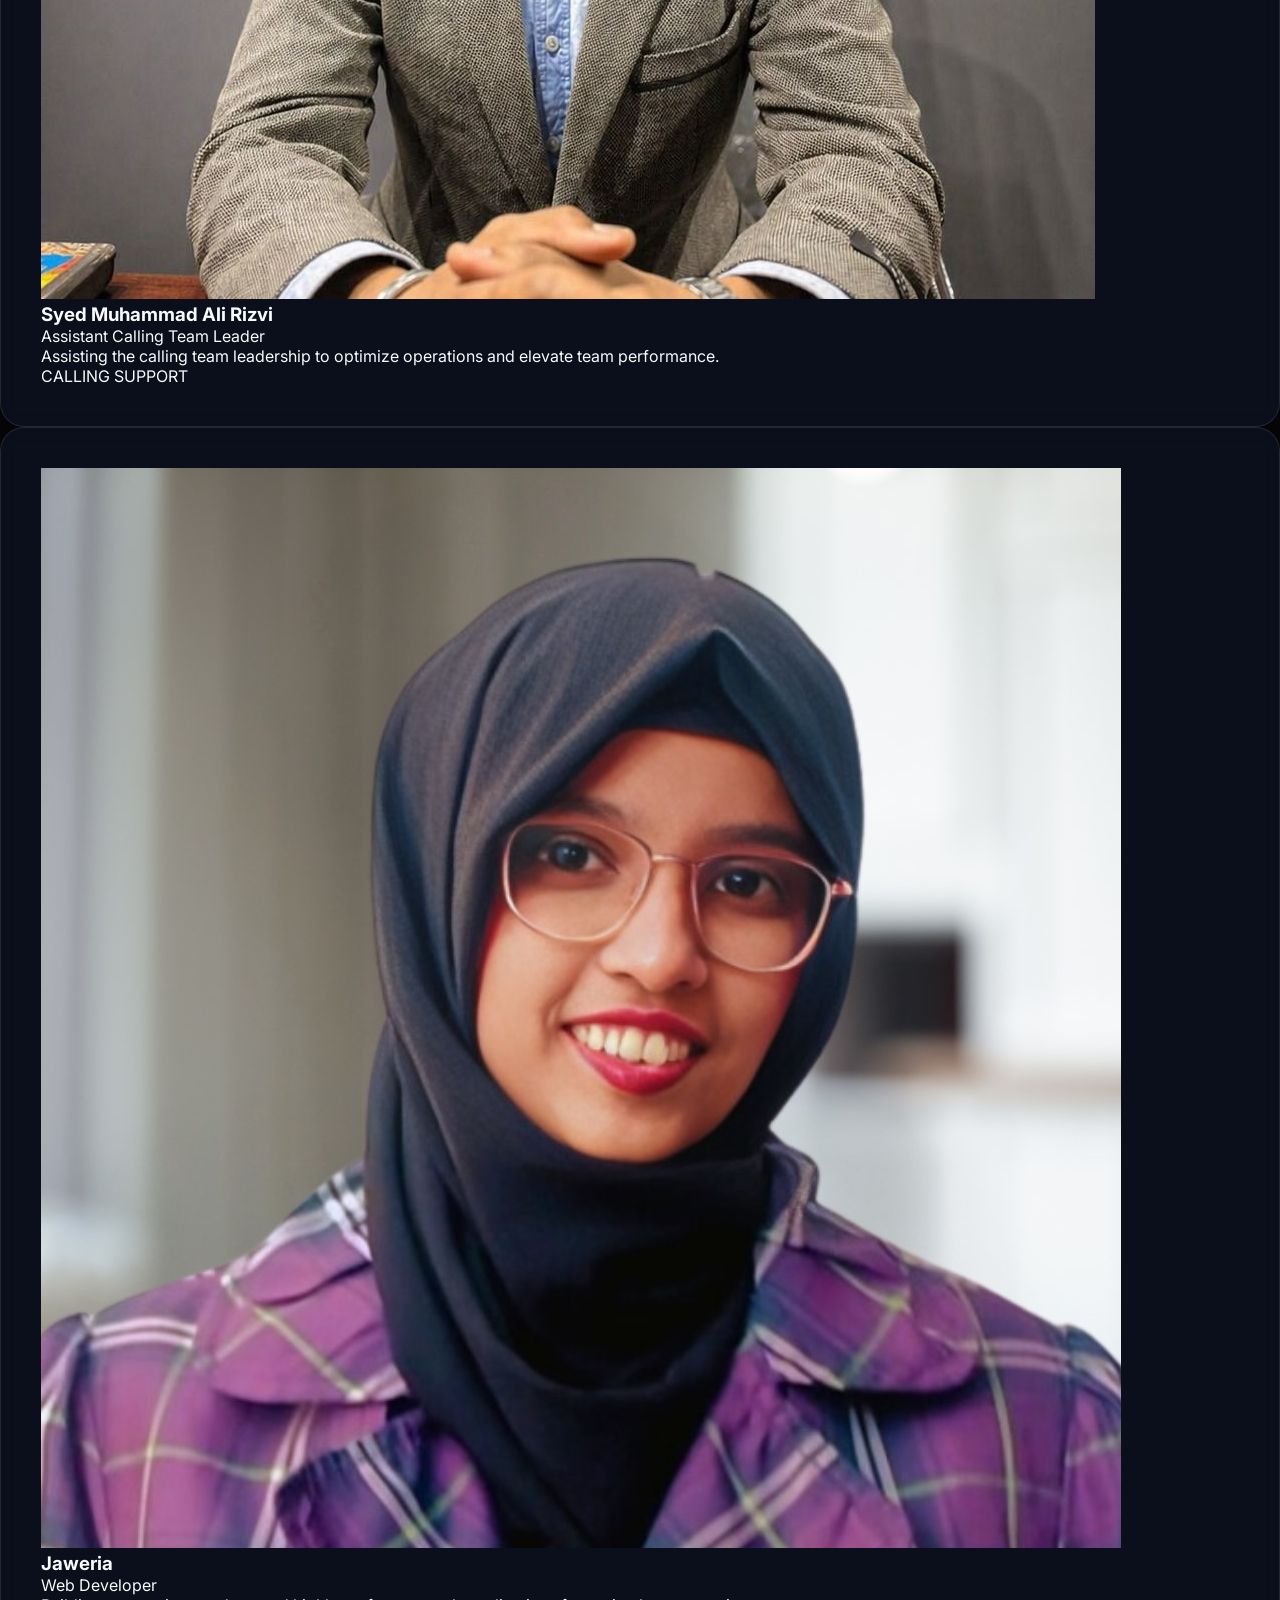
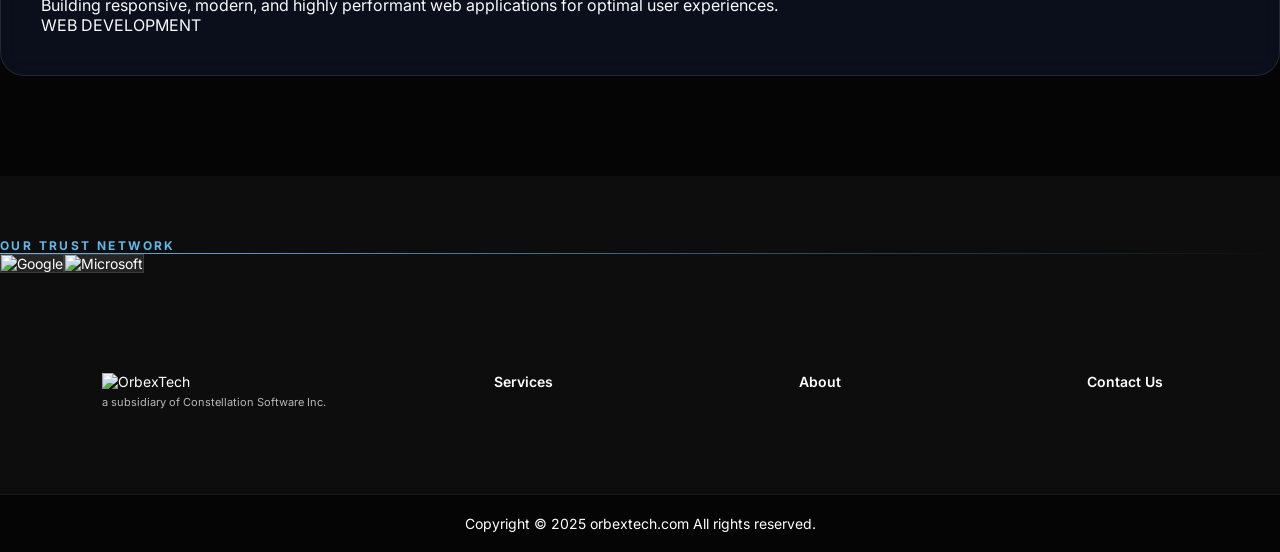
==== commit e49ffa04: "Final" ====
--- a/team.html
+++ b/team.html
@@ -1,16 +1,20 @@
 <!DOCTYPE html>
 <html lang="en">
+
 <head>
     <meta charset="UTF-8">
     <meta name="viewport" content="width=device-width, initial-scale=1.0">
     <title>Our Team | OrbexTech</title>
     <link rel="stylesheet" href="assets/css/style.css">
     <link rel="stylesheet" href="https://cdnjs.cloudflare.com/ajax/libs/font-awesome/6.4.2/css/all.min.css">
-    <link href="https://fonts.googleapis.com/css2?family=Fira+Code:wght@400;600;700&family=Inter:wght@300;400;700;900&display=swap" rel="stylesheet">
+    <link
+        href="https://fonts.googleapis.com/css2?family=Fira+Code:wght@400;600;700&family=Inter:wght@300;400;700;900&display=swap"
+        rel="stylesheet">
     <script src="https://cdn.tailwindcss.com"></script>
     <script src="https://cdnjs.cloudflare.com/ajax/libs/gsap/3.12.2/gsap.min.js"></script>
     <script src="https://cdnjs.cloudflare.com/ajax/libs/gsap/3.12.2/ScrollTrigger.min.js"></script>
 </head>
+
 <body class="bg-[#020617] text-white font-['Inter']">
 
     <header class="main-header scrolled" id="header">
@@ -27,7 +31,8 @@
                     <a href="team.html" class="active">Team</a>
                     <a href="index.html#contact">Contact</a>
                 </div>
-                <button class="btn nav-contact-btn" onclick="window.location.href='index.html#contact'"><span>Contact Us</span></button>
+                <button class="btn nav-contact-btn" onclick="window.location.href='index.html#contact'"><span>Contact
+                        Us</span></button>
                 <button class="nav-hamburger" id="navHamburger" aria-label="Toggle menu">
                     <span></span><span></span><span></span>
                 </button>
@@ -38,153 +43,269 @@
     <main class="pt-40 pb-24">
         <section class="max-w-7xl mx-auto px-6 text-center mb-20 animate-fadeIn">
             <h2 class="text-[#7DD3FC] font-mono tracking-[0.3em] uppercase text-xs mb-3">Core Brains</h2>
-            <h1 class="text-5xl lg:text-7xl font-black text-white tracking-tighter mb-6">Meet the <span class="text-gradient">Innovators</span></h1>
-            <p class="text-gray-400 max-w-2xl mx-auto text-lg leading-relaxed">A diverse group of technologists, designers, and strategists working together to build the future of digital solutions. Each member brings a unique perspective to our mission.</p>
+            <h1 class="text-5xl lg:text-7xl font-black text-white tracking-tighter mb-6">Meet the <span
+                    class="text-gradient">Innovators</span></h1>
+            <p class="text-gray-400 max-w-2xl mx-auto text-lg leading-relaxed">A diverse group of technologists,
+                designers, and strategists working together to build the future of digital solutions. Each member brings
+                a unique perspective to our mission.</p>
         </section>
 
         <section class="max-w-7xl mx-auto px-6">
             <div class="grid grid-cols-1 md:grid-cols-2 lg:grid-cols-3 gap-12">
-                
+
                 <!-- 1: CEO -->
-                <div class="reveal-card group p-10 rounded-[2.5rem] bg-white/5 border border-white/10 hover:border-[#3B82F6]/50 transition-all duration-500 hover:-translate-y-2">
-                    <div class="relative w-48 h-48 mx-auto mb-8 rounded-full overflow-hidden border-4 border-white/10 group-hover:border-[#3B82F6]/50 transition-all">
-                        <img src="https://images.unsplash.com/photo-1519085360753-af0119f7cbe7?w=400" alt="CEO" class="w-full h-full object-cover grayscale group-hover:grayscale-0 transition-transform duration-700 group-hover:scale-110">
+                <div
+                    class="reveal-card group p-10 rounded-[2.5rem] bg-white/5 border border-white/10 hover:border-[#3B82F6]/50 transition-all duration-500 hover:-translate-y-2">
+                    <div
+                        class="relative w-48 h-48 mx-auto mb-8 rounded-full overflow-hidden border-4 border-white/10 group-hover:border-[#3B82F6]/50 transition-all">
+                        <img src="assets/images/MuhammadWarisKarim.jpeg" alt="CEO"
+                            class="w-full h-full object-cover grayscale group-hover:grayscale-0 transition-transform duration-700 group-hover:scale-110">
                     </div>
                     <div class="text-center">
                         <h3 class="text-2xl font-bold text-white mb-1">Muhammad Waris Karim</h3>
                         <p class="text-[#3B82F6] font-mono text-sm mb-6 uppercase tracking-widest">CEO & Founder</p>
-                        <p class="text-gray-400 text-sm leading-relaxed mb-6">A visionary leader specializing in scaling startups and AI-driven business strategies.</p>
-                        <div class="flex flex-wrap justify-center gap-2">
-                            <span class="px-3 py-1 bg-white/5 rounded-full text-[10px] font-mono text-gray-300">STRATEGY</span>
-                            <span class="px-3 py-1 bg-white/5 rounded-full text-[10px] font-mono text-gray-300">AI CONSULTING</span>
-                        </div>
-                    </div>
-                </div>
-
-                <!-- 2: Team Leader -->
-                <div class="reveal-card group p-10 rounded-[2.5rem] bg-white/5 border border-white/10 hover:border-[#7DD3FC]/50 transition-all duration-500 hover:-translate-y-2">
-                    <div class="relative w-48 h-48 mx-auto mb-8 rounded-full overflow-hidden border-4 border-white/10 group-hover:border-[#7DD3FC]/50 transition-all">
-                        <img src="assets/images/team/muneeb.png" alt="Muneeb" class="w-full h-full object-cover grayscale group-hover:grayscale-0 transition-all">
-                    </div>
-                    <div class="text-center">
-                        <h3 class="text-2xl font-bold text-white mb-1">Muneeb</h3>
-                        <p class="text-[#7DD3FC] font-mono text-sm mb-6 uppercase tracking-widest">Team Leader (Chat Base)</p>
-                        <p class="text-gray-400 text-sm leading-relaxed mb-6">Expert in managing communication-driven projects and ensuring seamless team coordination.</p>
-                        <div class="flex flex-wrap justify-center gap-2">
-                            <span class="px-3 py-1 bg-white/5 rounded-full text-[10px] font-mono text-gray-300">LEADERSHIP</span>
-                            <span class="px-3 py-1 bg-white/5 rounded-full text-[10px] font-mono text-gray-300">OPERATIONS</span>
-                        </div>
-                    </div>
-                </div>
-
-                <!-- 3: Project Architecture -->
-                <div class="reveal-card group p-10 rounded-[2.5rem] bg-white/5 border border-white/10 hover:border-[#3B82F6]/50 transition-all duration-500 hover:-translate-y-2">
-                    <div class="relative w-48 h-48 mx-auto mb-8 rounded-full overflow-hidden border-4 border-white/10 group-hover:border-[#3B82F6]/50 transition-all">
-                        <img src="assets/images/team/furqan.png" alt="Muhammad Furqan Nasir" class="w-full h-full object-cover grayscale group-hover:grayscale-0 transition-all">
-                    </div>
-                    <div class="text-center">
-                        <h3 class="text-2xl font-bold text-white mb-1">Muhammad Furqan Nasir</h3>
-                        <p class="text-[#3B82F6] font-mono text-sm mb-6 uppercase tracking-widest">Project Architecture</p>
-                        <p class="text-gray-400 text-sm leading-relaxed mb-6">Designing robust and scalable system architectures for complex digital solutions.</p>
-                        <div class="flex flex-wrap justify-center gap-2">
-                            <span class="px-3 py-1 bg-white/5 rounded-full text-[10px] font-mono text-gray-300">ARCHITECTURE</span>
-                            <span class="px-3 py-1 bg-white/5 rounded-full text-[10px] font-mono text-gray-300">SCALABILITY</span>
-                        </div>
-                    </div>
-                </div>
-
-                <!-- 4: Web Developer -->
-                <div class="reveal-card group p-10 rounded-[2.5rem] bg-white/5 border border-white/10 hover:border-[#7DD3FC]/50 transition-all duration-500 hover:-translate-y-2">
-                    <div class="relative w-48 h-48 mx-auto mb-8 rounded-full overflow-hidden border-4 border-white/10 group-hover:border-[#7DD3FC]/50 transition-all">
-                        <img src="assets/images/team/jaweria.png" alt="Jaweria" class="w-full h-full object-cover grayscale group-hover:grayscale-0 transition-all">
-                    </div>
-                    <div class="text-center">
-                        <h3 class="text-2xl font-bold text-white mb-1">Jaweria</h3>
-                        <p class="text-[#7DD3FC] font-mono text-sm mb-6 uppercase tracking-widest">Web Developer</p>
-                        <p class="text-gray-400 text-sm leading-relaxed mb-6">Crafting responsive and interactive web experiences with modern front-end technologies.</p>
-                        <div class="flex flex-wrap justify-center gap-2">
-                            <span class="px-3 py-1 bg-white/5 rounded-full text-[10px] font-mono text-gray-300">FULLSTACK</span>
-                            <span class="px-3 py-1 bg-white/5 rounded-full text-[10px] font-mono text-gray-300">UI/UX</span>
-                        </div>
-                    </div>
-                </div>
-
-                <!-- 5: ACTL -->
-                <div class="reveal-card group p-10 rounded-[2.5rem] bg-white/5 border border-white/10 hover:border-[#3B82F6]/50 transition-all duration-500 hover:-translate-y-2">
-                    <div class="relative w-48 h-48 mx-auto mb-8 rounded-full overflow-hidden border-4 border-white/10 group-hover:border-[#3B82F6]/50 transition-all">
-                        <img src="https://images.unsplash.com/photo-1507003211169-0a1dd7228f2d?w=400" alt="Ali Rizvi" class="w-full h-full object-cover grayscale group-hover:grayscale-0 transition-all">
-                    </div>
-                    <div class="text-center">
-                        <h3 class="text-2xl font-bold text-white mb-1">SYED MUHAMMAD ALI RIZVI</h3>
-                        <p class="text-[#3B82F6] font-mono text-sm mb-6 uppercase tracking-widest">Assistant Calling Team Leader</p>
-                        <p class="text-gray-400 text-sm leading-relaxed mb-6">Facilitating communication and coordinating call-based operations effectively.</p>
-                        <div class="flex flex-wrap justify-center gap-2">
-                            <span class="px-3 py-1 bg-white/5 rounded-full text-[10px] font-mono text-gray-300">COORDINATION</span>
-                            <span class="px-3 py-1 bg-white/5 rounded-full text-[10px] font-mono text-gray-300">LEADERSHIP</span>
-                        </div>
-                    </div>
-                </div>
-
-                <!-- 6: Graphic Designer -->
-                <div class="reveal-card group p-10 rounded-[2.5rem] bg-white/5 border border-white/10 hover:border-[#7DD3FC]/50 transition-all duration-500 hover:-translate-y-2">
-                    <div class="relative w-48 h-48 mx-auto mb-8 rounded-full overflow-hidden border-4 border-white/10 group-hover:border-[#7DD3FC]/50 transition-all">
-                        <img src="https://images.unsplash.com/photo-1494790108377-be9c29b29330?w=400" alt="Aisha" class="w-full h-full object-cover grayscale group-hover:grayscale-0 transition-all">
+                        <p class="text-gray-400 text-sm leading-relaxed mb-6">A visionary leader specializing in scaling
+                            startups and AI-driven business strategies.</p>
+                        <div class="flex flex-wrap justify-center gap-2">
+                            <span
+                                class="px-3 py-1 bg-white/5 rounded-full text-[10px] font-mono text-gray-300">STRATEGY</span>
+                            <span class="px-3 py-1 bg-white/5 rounded-full text-[10px] font-mono text-gray-300">AI
+                                CONSULTING</span>
+                        </div>
+                    </div>
+                </div>
+
+                <!-- 2: Zorain Rizvi -->
+                <div
+                    class="reveal-card group p-10 rounded-[2.5rem] bg-white/5 border border-white/10 hover:border-[#7DD3FC]/50 transition-all duration-500 hover:-translate-y-2">
+                    <div
+                        class="relative w-48 h-48 mx-auto mb-8 rounded-full overflow-hidden border-4 border-white/10 group-hover:border-[#7DD3FC]/50 transition-all">
+                        <!-- CHANGE IMAGE HERE: Update the src attribute below -->
+                        <img src="assets/images/ZorainRizvi.jpeg" alt="Zorain Rizvi"
+                            class="w-full h-full object-cover grayscale group-hover:grayscale-0 transition-all">
+                    </div>
+                    <div class="text-center">
+                        <h3 class="text-2xl font-bold text-white mb-1">Zorain Rizvi</h3>
+                        <p class="text-[#7DD3FC] font-mono text-sm mb-6 uppercase tracking-widest">Calling TL</p>
+                        <p class="text-gray-400 text-sm leading-relaxed mb-6">Leading the calling team with strategic
+                            vision and dedication to drive exceptional client engagement.</p>
+                        <div class="flex flex-wrap justify-center gap-2">
+                            <span
+                                class="px-3 py-1 bg-white/5 rounded-full text-[10px] font-mono text-gray-300">CALLING</span>
+                            <span
+                                class="px-3 py-1 bg-white/5 rounded-full text-[10px] font-mono text-gray-300">LEADERSHIP</span>
+                        </div>
+                    </div>
+                </div>
+
+                <!-- 3: Rayyan Kashif -->
+                <div
+                    class="reveal-card group p-10 rounded-[2.5rem] bg-white/5 border border-white/10 hover:border-[#3B82F6]/50 transition-all duration-500 hover:-translate-y-2">
+                    <div
+                        class="relative w-48 h-48 mx-auto mb-8 rounded-full overflow-hidden border-4 border-white/10 group-hover:border-[#3B82F6]/50 transition-all">
+                        <!-- CHANGE IMAGE HERE: Update the src attribute below -->
+                        <img src="assets/images/RayyanKashif.jpeg" alt="Rayyan Kashif"
+                            class="w-full h-full object-cover grayscale group-hover:grayscale-0 transition-all">
+                    </div>
+                    <div class="text-center">
+                        <h3 class="text-2xl font-bold text-white mb-1">Rayyan Kashif</h3>
+                        <p class="text-[#3B82F6] font-mono text-sm mb-6 uppercase tracking-widest">Sales Manager Outdoor
+                        </p>
+                        <p class="text-gray-400 text-sm leading-relaxed mb-6">Expert in outdoor sales management,
+                            building strong relationships and expanding our market reach.</p>
+                        <div class="flex flex-wrap justify-center gap-2">
+                            <span
+                                class="px-3 py-1 bg-white/5 rounded-full text-[10px] font-mono text-gray-300">SALES</span>
+                            <span
+                                class="px-3 py-1 bg-white/5 rounded-full text-[10px] font-mono text-gray-300">MANAGEMENT</span>
+                        </div>
+                    </div>
+                </div>
+
+                <!-- 4: Munhib Baig -->
+                <div
+                    class="reveal-card group p-10 rounded-[2.5rem] bg-white/5 border border-white/10 hover:border-[#7DD3FC]/50 transition-all duration-500 hover:-translate-y-2">
+                    <div
+                        class="relative w-48 h-48 mx-auto mb-8 rounded-full overflow-hidden border-4 border-white/10 group-hover:border-[#7DD3FC]/50 transition-all">
+                        <!-- CHANGE IMAGE HERE: Update the src attribute below -->
+                        <img src="assets/images/MunhibBaig.jpeg" alt="Munhib Baig"
+                            class="w-full h-full object-cover grayscale group-hover:grayscale-0 transition-all">
+                    </div>
+                    <div class="text-center">
+                        <h3 class="text-2xl font-bold text-white mb-1">Munhib Baig</h3>
+                        <p class="text-[#7DD3FC] font-mono text-sm mb-6 uppercase tracking-widest">Team Leader (Chat
+                            base)</p>
+                        <p class="text-gray-400 text-sm leading-relaxed mb-6">Guiding the chat support team to provide
+                            seamless and efficient customer communication.</p>
+                        <div class="flex flex-wrap justify-center gap-2">
+                            <span
+                                class="px-3 py-1 bg-white/5 rounded-full text-[10px] font-mono text-gray-300">CHAT</span>
+                            <span
+                                class="px-3 py-1 bg-white/5 rounded-full text-[10px] font-mono text-gray-300">LEADERSHIP</span>
+                        </div>
+                    </div>
+                </div>
+
+                <!-- 5: Fazlerabbi Uddin Khan -->
+                <div
+                    class="reveal-card group p-10 rounded-[2.5rem] bg-white/5 border border-white/10 hover:border-[#3B82F6]/50 transition-all duration-500 hover:-translate-y-2">
+                    <div
+                        class="relative w-48 h-48 mx-auto mb-8 rounded-full overflow-hidden border-4 border-white/10 group-hover:border-[#3B82F6]/50 transition-all">
+                        <!-- CHANGE IMAGE HERE: Update the src attribute below -->
+                        <img src="assets/images/FazlerabbiUddinKhan.jpeg" alt="Fazlerabbi Uddin Khan"
+                            class="w-full h-full object-cover grayscale group-hover:grayscale-0 transition-all">
+                    </div>
+                    <div class="text-center">
+                        <h3 class="text-2xl font-bold text-white mb-1">Fazlerabbi Uddin Khan</h3>
+                        <p class="text-[#3B82F6] font-mono text-sm mb-6 uppercase tracking-widest">Sale Manager (Chat
+                            Base)</p>
+                        <p class="text-gray-400 text-sm leading-relaxed mb-6">Driving sales through chat-based
+                            platforms, maximizing conversions and customer satisfaction.</p>
+                        <div class="flex flex-wrap justify-center gap-2">
+                            <span
+                                class="px-3 py-1 bg-white/5 rounded-full text-[10px] font-mono text-gray-300">SALES</span>
+                            <span
+                                class="px-3 py-1 bg-white/5 rounded-full text-[10px] font-mono text-gray-300">CHAT</span>
+                        </div>
+                    </div>
+                </div>
+
+                <!-- 6: Abdul Haseeb -->
+                <div
+                    class="reveal-card group p-10 rounded-[2.5rem] bg-white/5 border border-white/10 hover:border-[#7DD3FC]/50 transition-all duration-500 hover:-translate-y-2">
+                    <div
+                        class="relative w-48 h-48 mx-auto mb-8 rounded-full overflow-hidden border-4 border-white/10 group-hover:border-[#7DD3FC]/50 transition-all">
+                        <!-- CHANGE IMAGE HERE: Update the src attribute below -->
+                        <img src="assets/images/AbdulHaseeb.jpeg" alt="Abdul Haseeb"
+                            class="w-full h-full object-cover grayscale group-hover:grayscale-0 transition-all">
+                    </div>
+                    <div class="text-center">
+                        <h3 class="text-2xl font-bold text-white mb-1">Abdul Haseeb</h3>
+                        <p class="text-[#7DD3FC] font-mono text-sm mb-6 uppercase tracking-widest">HR</p>
+                        <p class="text-gray-400 text-sm leading-relaxed mb-6">Fostering a positive workplace culture and
+                            acquiring top talent to build our incredible team.</p>
+                        <div class="flex flex-wrap justify-center gap-2">
+                            <span
+                                class="px-3 py-1 bg-white/5 rounded-full text-[10px] font-mono text-gray-300">HR</span>
+                            <span
+                                class="px-3 py-1 bg-white/5 rounded-full text-[10px] font-mono text-gray-300">RECRUITMENT</span>
+                        </div>
+                    </div>
+                </div>
+
+                <!-- 7: Ibaad Sharif -->
+                <div
+                    class="reveal-card group p-10 rounded-[2.5rem] bg-white/5 border border-white/10 hover:border-[#3B82F6]/50 transition-all duration-500 hover:-translate-y-2">
+                    <div
+                        class="relative w-48 h-48 mx-auto mb-8 rounded-full overflow-hidden border-4 border-white/10 group-hover:border-[#3B82F6]/50 transition-all">
+                        <!-- CHANGE IMAGE HERE: Update the src attribute below -->
+                        <img src="assets/images/IbadSharif.jpeg" alt="Ibaad Sharif"
+                            class="w-full h-full object-cover grayscale group-hover:grayscale-0 transition-all">
+                    </div>
+                    <div class="text-center">
+                        <h3 class="text-2xl font-bold text-white mb-1">Ibaad Sharif</h3>
+                        <p class="text-[#3B82F6] font-mono text-sm mb-6 uppercase tracking-widest">Developer</p>
+                        <p class="text-gray-400 text-sm leading-relaxed mb-6">Crafting robust and scalable software
+                            solutions with a focus on modern development practices.</p>
+                        <div class="flex flex-wrap justify-center gap-2">
+                            <span
+                                class="px-3 py-1 bg-white/5 rounded-full text-[10px] font-mono text-gray-300">DEVELOPMENT</span>
+                            <span
+                                class="px-3 py-1 bg-white/5 rounded-full text-[10px] font-mono text-gray-300">CODING</span>
+                        </div>
+                    </div>
+                </div>
+
+                <!-- 8: Aisha Ayaz -->
+                <div
+                    class="reveal-card group p-10 rounded-[2.5rem] bg-white/5 border border-white/10 hover:border-[#7DD3FC]/50 transition-all duration-500 hover:-translate-y-2">
+                    <div
+                        class="relative w-48 h-48 mx-auto mb-8 rounded-full overflow-hidden border-4 border-white/10 group-hover:border-[#7DD3FC]/50 transition-all">
+                        <!-- CHANGE IMAGE HERE: Update the src attribute below -->
+                        <img src="assets/images/AishaAyaz.jpeg" alt="Aisha Ayaz"
+                            class="w-full h-full object-cover grayscale group-hover:grayscale-0 transition-all">
                     </div>
                     <div class="text-center">
                         <h3 class="text-2xl font-bold text-white mb-1">Aisha Ayaz</h3>
                         <p class="text-[#7DD3FC] font-mono text-sm mb-6 uppercase tracking-widest">Graphic Designer</p>
-                        <p class="text-gray-400 text-sm leading-relaxed mb-6">Transforming concepts into stunning visual identities and digital assets.</p>
-                        <div class="flex flex-wrap justify-center gap-2">
-                            <span class="px-3 py-1 bg-white/5 rounded-full text-[10px] font-mono text-gray-300">DESIGN</span>
-                            <span class="px-3 py-1 bg-white/5 rounded-full text-[10px] font-mono text-gray-300">ILLUSTRATION</span>
-                        </div>
-                    </div>
-                </div>
-
-                <!-- 7: Developer -->
-                <div class="reveal-card group p-10 rounded-[2.5rem] bg-white/5 border border-white/10 hover:border-[#3B82F6]/50 transition-all duration-500 hover:-translate-y-2">
-                    <div class="relative w-48 h-48 mx-auto mb-8 rounded-full overflow-hidden border-4 border-white/10 group-hover:border-[#3B82F6]/50 transition-all">
-                        <img src="https://images.unsplash.com/photo-1506794778202-cad84cf45f1d?w=400" alt="Ibaad" class="w-full h-full object-cover grayscale group-hover:grayscale-0 transition-all">
-                    </div>
-                    <div class="text-center">
-                        <h3 class="text-2xl font-bold text-white mb-1">Ibaad Sharif</h3>
-                        <p class="text-[#3B82F6] font-mono text-sm mb-6 uppercase tracking-widest">Developer</p>
-                        <p class="text-gray-400 text-sm leading-relaxed mb-6">Building efficient and scalable software solutions with a focus on performance.</p>
-                        <div class="flex flex-wrap justify-center gap-2">
-                            <span class="px-3 py-1 bg-white/5 rounded-full text-[10px] font-mono text-gray-300">DEVELOPMENT</span>
-                            <span class="px-3 py-1 bg-white/5 rounded-full text-[10px] font-mono text-gray-300">ALGORITHMS</span>
-                        </div>
-                    </div>
-                </div>
-
-                <!-- 8: HR -->
-                <div class="reveal-card group p-10 rounded-[2.5rem] bg-white/5 border border-white/10 hover:border-[#7DD3FC]/50 transition-all duration-500 hover:-translate-y-2">
-                    <div class="relative w-48 h-48 mx-auto mb-8 rounded-full overflow-hidden border-4 border-white/10 group-hover:border-[#7DD3FC]/50 transition-all">
-                        <img src="https://images.unsplash.com/photo-1472099645785-5658abf4ff4e?w=400" alt="Abdul Haseeb" class="w-full h-full object-cover grayscale group-hover:grayscale-0 transition-all">
-                    </div>
-                    <div class="text-center">
-                        <h3 class="text-2xl font-bold text-white mb-1">Abdul Haseeb</h3>
-                        <p class="text-[#7DD3FC] font-mono text-sm mb-6 uppercase tracking-widest">HR Manager</p>
-                        <p class="text-gray-400 text-sm leading-relaxed mb-6">Managing human resources and fostering a productive workplace culture.</p>
-                        <div class="flex flex-wrap justify-center gap-2">
-                            <span class="px-3 py-1 bg-white/5 rounded-full text-[10px] font-mono text-gray-300">MANAGEMENT</span>
-                            <span class="px-3 py-1 bg-white/5 rounded-full text-[10px] font-mono text-gray-300">CULTURE</span>
-                        </div>
-                    </div>
-                </div>
-
-                <!-- 9: Sales Manager -->
-                <div class="reveal-card group p-10 rounded-[2.5rem] bg-white/5 border border-white/10 hover:border-[#3B82F6]/50 transition-all duration-500 hover:-translate-y-2">
-                    <div class="relative w-48 h-48 mx-auto mb-8 rounded-full overflow-hidden border-4 border-white/10 group-hover:border-[#3B82F6]/50 transition-all">
-                        <img src="https://images.unsplash.com/photo-1500648767791-00dcc994a43e?w=400" alt="Fazlerabbi" class="w-full h-full object-cover grayscale group-hover:grayscale-0 transition-all">
-                    </div>
-                    <div class="text-center">
-                        <h3 class="text-2xl font-bold text-white mb-1">Fazlerabbi Uddin Khan</h3>
-                        <p class="text-[#3B82F6] font-mono text-sm mb-6 uppercase tracking-widest">Sales Manager (Chat Base)</p>
-                        <p class="text-gray-400 text-sm leading-relaxed mb-6">Driving business growth and client acquisition through strategic sales initiatives.</p>
-                        <div class="flex flex-wrap justify-center gap-2">
-                            <span class="px-3 py-1 bg-white/5 rounded-full text-[10px] font-mono text-gray-300">SALES</span>
-                            <span class="px-3 py-1 bg-white/5 rounded-full text-[10px] font-mono text-gray-300">GROWTH</span>
+                        <p class="text-gray-400 text-sm leading-relaxed mb-6">Bringing ideas to life through innovative,
+                            beautiful, and user-centric visual designs.</p>
+                        <div class="flex flex-wrap justify-center gap-2">
+                            <span
+                                class="px-3 py-1 bg-white/5 rounded-full text-[10px] font-mono text-gray-300">DESIGN</span>
+                            <span
+                                class="px-3 py-1 bg-white/5 rounded-full text-[10px] font-mono text-gray-300">CREATIVE</span>
+                        </div>
+                    </div>
+                </div>
+
+                <!-- 9: Muhammad Furqan Nasir -->
+                <div
+                    class="reveal-card group p-10 rounded-[2.5rem] bg-white/5 border border-white/10 hover:border-[#3B82F6]/50 transition-all duration-500 hover:-translate-y-2">
+                    <div
+                        class="relative w-48 h-48 mx-auto mb-8 rounded-full overflow-hidden border-4 border-white/10 group-hover:border-[#3B82F6]/50 transition-all">
+                        <!-- CHANGE IMAGE HERE: Update the src attribute below -->
+                        <img src="assets/images/MuhammadFurqanNasir.jpeg" alt="Muhammad Furqan Nasir"
+                            class="w-full h-full object-cover grayscale group-hover:grayscale-0 transition-all">
+                    </div>
+                    <div class="text-center">
+                        <h3 class="text-2xl font-bold text-white mb-1">Muhammad Furqan Nasir</h3>
+                        <p class="text-[#3B82F6] font-mono text-sm mb-6 uppercase tracking-widest">Project Architecture
+                        </p>
+                        <p class="text-gray-400 text-sm leading-relaxed mb-6">Architecting complex projects from the
+                            ground up, ensuring structural integrity and future scalability.</p>
+                        <div class="flex flex-wrap justify-center gap-2">
+                            <span
+                                class="px-3 py-1 bg-white/5 rounded-full text-[10px] font-mono text-gray-300">ARCHITECTURE</span>
+                            <span
+                                class="px-3 py-1 bg-white/5 rounded-full text-[10px] font-mono text-gray-300">MANAGEMENT</span>
+                        </div>
+                    </div>
+                </div>
+
+                <!-- 10: Syed Muhammad Ali Rizvi -->
+                <div
+                    class="reveal-card group p-10 rounded-[2.5rem] bg-white/5 border border-white/10 hover:border-[#7DD3FC]/50 transition-all duration-500 hover:-translate-y-2">
+                    <div
+                        class="relative w-48 h-48 mx-auto mb-8 rounded-full overflow-hidden border-4 border-white/10 group-hover:border-[#7DD3FC]/50 transition-all">
+                        <!-- CHANGE IMAGE HERE: Update the src attribute below -->
+                        <img src="assets/images/SyedMuhammadAliRizvi.jpeg" alt="Syed Muhammad Ali Rizvi"
+                            class="w-full h-full object-cover grayscale group-hover:grayscale-0 transition-all">
+                    </div>
+                    <div class="text-center">
+                        <h3 class="text-2xl font-bold text-white mb-1">Syed Muhammad Ali Rizvi</h3>
+                        <p class="text-[#7DD3FC] font-mono text-sm mb-6 uppercase tracking-widest">Assistant Calling
+                            Team Leader</p>
+                        <p class="text-gray-400 text-sm leading-relaxed mb-6">Assisting the calling team leadership to
+                            optimize operations and elevate team performance.</p>
+                        <div class="flex flex-wrap justify-center gap-2">
+                            <span
+                                class="px-3 py-1 bg-white/5 rounded-full text-[10px] font-mono text-gray-300">CALLING</span>
+                            <span
+                                class="px-3 py-1 bg-white/5 rounded-full text-[10px] font-mono text-gray-300">SUPPORT</span>
+                        </div>
+                    </div>
+                </div>
+
+                <!-- 11: Jaweria -->
+                <div
+                    class="reveal-card group p-10 rounded-[2.5rem] bg-white/5 border border-white/10 hover:border-[#3B82F6]/50 transition-all duration-500 hover:-translate-y-2">
+                    <div
+                        class="relative w-48 h-48 mx-auto mb-8 rounded-full overflow-hidden border-4 border-white/10 group-hover:border-[#3B82F6]/50 transition-all">
+                        <!-- CHANGE IMAGE HERE: Update the src attribute below -->
+                        <img src="assets/images/Jaweria.jpeg" alt="Jaweria"
+                            class="w-full h-full object-cover grayscale group-hover:grayscale-0 transition-all">
+                    </div>
+                    <div class="text-center">
+                        <h3 class="text-2xl font-bold text-white mb-1">Jaweria</h3>
+                        <p class="text-[#3B82F6] font-mono text-sm mb-6 uppercase tracking-widest">Web Developer</p>
+                        <p class="text-gray-400 text-sm leading-relaxed mb-6">Building responsive, modern, and highly
+                            performant web applications for optimal user experiences.</p>
+                        <div class="flex flex-wrap justify-center gap-2">
+                            <span
+                                class="px-3 py-1 bg-white/5 rounded-full text-[10px] font-mono text-gray-300">WEB</span>
+                            <span
+                                class="px-3 py-1 bg-white/5 rounded-full text-[10px] font-mono text-gray-300">DEVELOPMENT</span>
                         </div>
                     </div>
                 </div>
@@ -205,10 +326,12 @@
                 <div class="animate-marquee flex items-center gap-8 py-4">
                     <!-- Clients Logos -->
                     <div class="logo-glass px-10 py-6 rounded-2xl flex items-center justify-center min-w-[200px]">
-                        <img src="https://upload.wikimedia.org/wikipedia/commons/2/2f/Google_2015_logo.svg" alt="Google" class="h-8 brightness-0 invert opacity-40">
+                        <img src="https://upload.wikimedia.org/wikipedia/commons/2/2f/Google_2015_logo.svg" alt="Google"
+                            class="h-8 brightness-0 invert opacity-40">
                     </div>
                     <div class="logo-glass px-10 py-6 rounded-2xl flex items-center justify-center min-w-[200px]">
-                        <img src="https://upload.wikimedia.org/wikipedia/commons/4/44/Microsoft_logo.svg" alt="Microsoft" class="h-8 brightness-0 invert opacity-40">
+                        <img src="https://upload.wikimedia.org/wikipedia/commons/4/44/Microsoft_logo.svg"
+                            alt="Microsoft" class="h-8 brightness-0 invert opacity-40">
                     </div>
                 </div>
             </div>
@@ -234,4 +357,5 @@
     </footer>
     <script src="assets/js/main.js"></script>
 </body>
-</html>
+
+</html>
--- a/assets/css/style.css
+++ b/assets/css/style.css
@@ -589,12 +589,6 @@
     transition: all 0.3s ease;
 }
 
-.team-avatar-wrap img {
-    width: 100%;
-    height: 100%;
-    object-fit: cover;
-}
-
 .team-card.spotlight .team-avatar-wrap {
     width: 140px;
     height: 140px;
@@ -750,6 +744,12 @@
     position: absolute;
     inset: 0;
     background: radial-gradient(circle at top right, rgba(59, 130, 246, 0.15), transparent 70%);
+    pointer-events: none;
+}
+
+.info-content {
+    position: relative;
+    z-index: 10;
 }
 
 
@@ -940,7 +940,6 @@
 .footer-logo {
     max-width: 200px;
     margin-bottom: 5px;
-    filter: brightness(0) invert(1);
 }
 
 .subsidiary {
@@ -1417,10 +1416,17 @@
 }
 
 .detail-box i {
-    color: var(--accent-gold);
-    font-size: 20px;
-    width: 25px;
-    text-align: center;
+    width: 45px;
+    height: 45px;
+    background: #7DD3FC;
+    color: #020617;
+    display: flex;
+    align-items: center;
+    justify-content: center;
+    border-radius: 50%;
+    font-size: 1.2rem;
+    transition: all 0.3s ease;
+    flex-shrink: 0;
 }
 
 .detail-box p {
@@ -3709,7 +3715,6 @@
 .footer-logo {
     max-width: 200px;
     margin-bottom: 5px;
-    filter: brightness(0) invert(1);
 }
 
 .subsidiary {
@@ -4537,10 +4542,17 @@
 }
 
 .detail-box i {
-    color: var(--accent-gold);
-    font-size: 20px;
-    width: 25px;
-    text-align: center;
+    width: 45px;
+    height: 45px;
+    background: #7DD3FC;
+    color: #020617;
+    display: flex;
+    align-items: center;
+    justify-content: center;
+    border-radius: 50%;
+    font-size: 1.2rem;
+    transition: all 0.3s ease;
+    flex-shrink: 0;
 }
 
 .detail-box p {
@@ -5701,15 +5713,20 @@
 .detail-box i {
     width: 45px;
     height: 45px;
-    background: rgba(255, 255, 255, 0.15);
+    background: #7DD3FC; /* Using the bright brand blue for high visibility */
+    color: #020617; /* Dark black/blue for contrast */
     display: flex;
     align-items: center;
     justify-content: center;
-    border-radius: 12px;
+    border-radius: 50%;
     font-size: 1.2rem;
-    color: white;
-    backdrop-filter: blur(4px);
-    border: 1px solid rgba(255, 255, 255, 0.1);
+    transition: all 0.3s ease;
+    flex-shrink: 0;
+}
+
+.detail-box:hover i {
+    background: white;
+    transform: scale(1.1);
 }
 
 .detail-box p strong {
